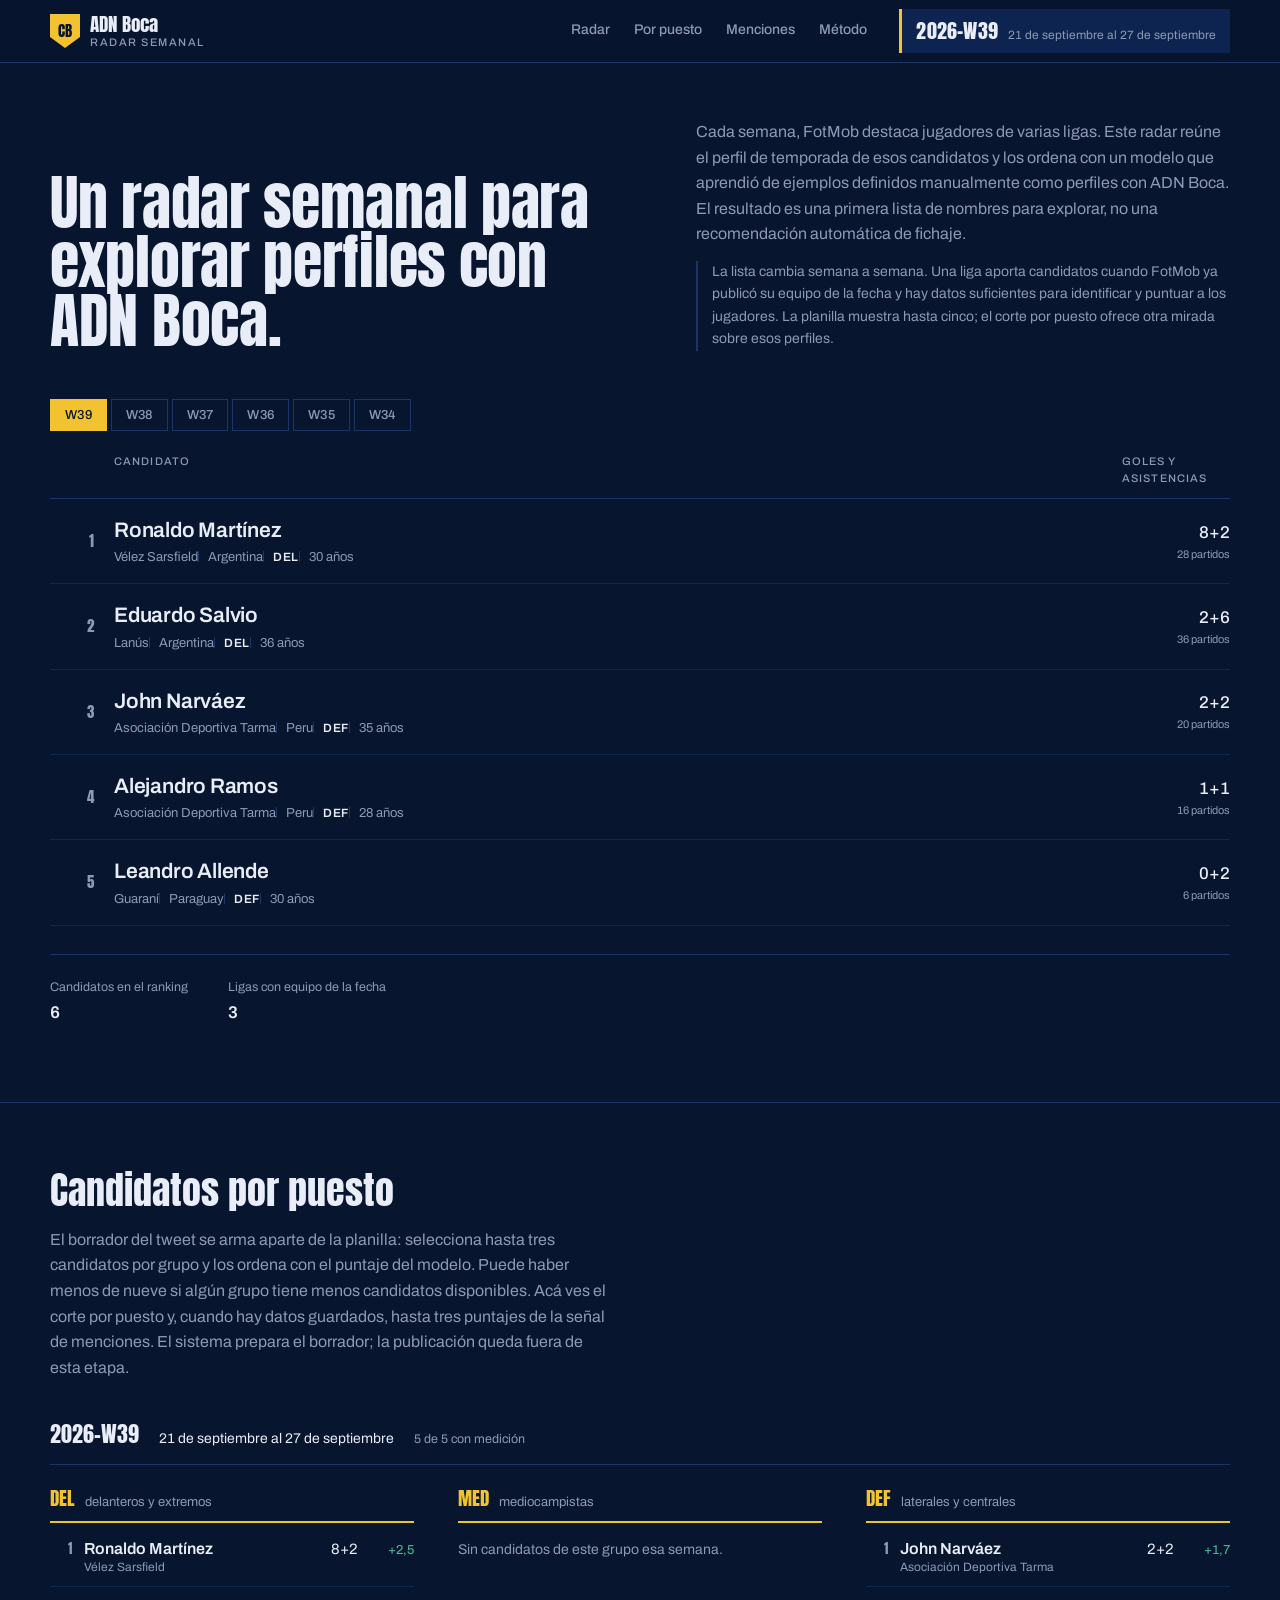
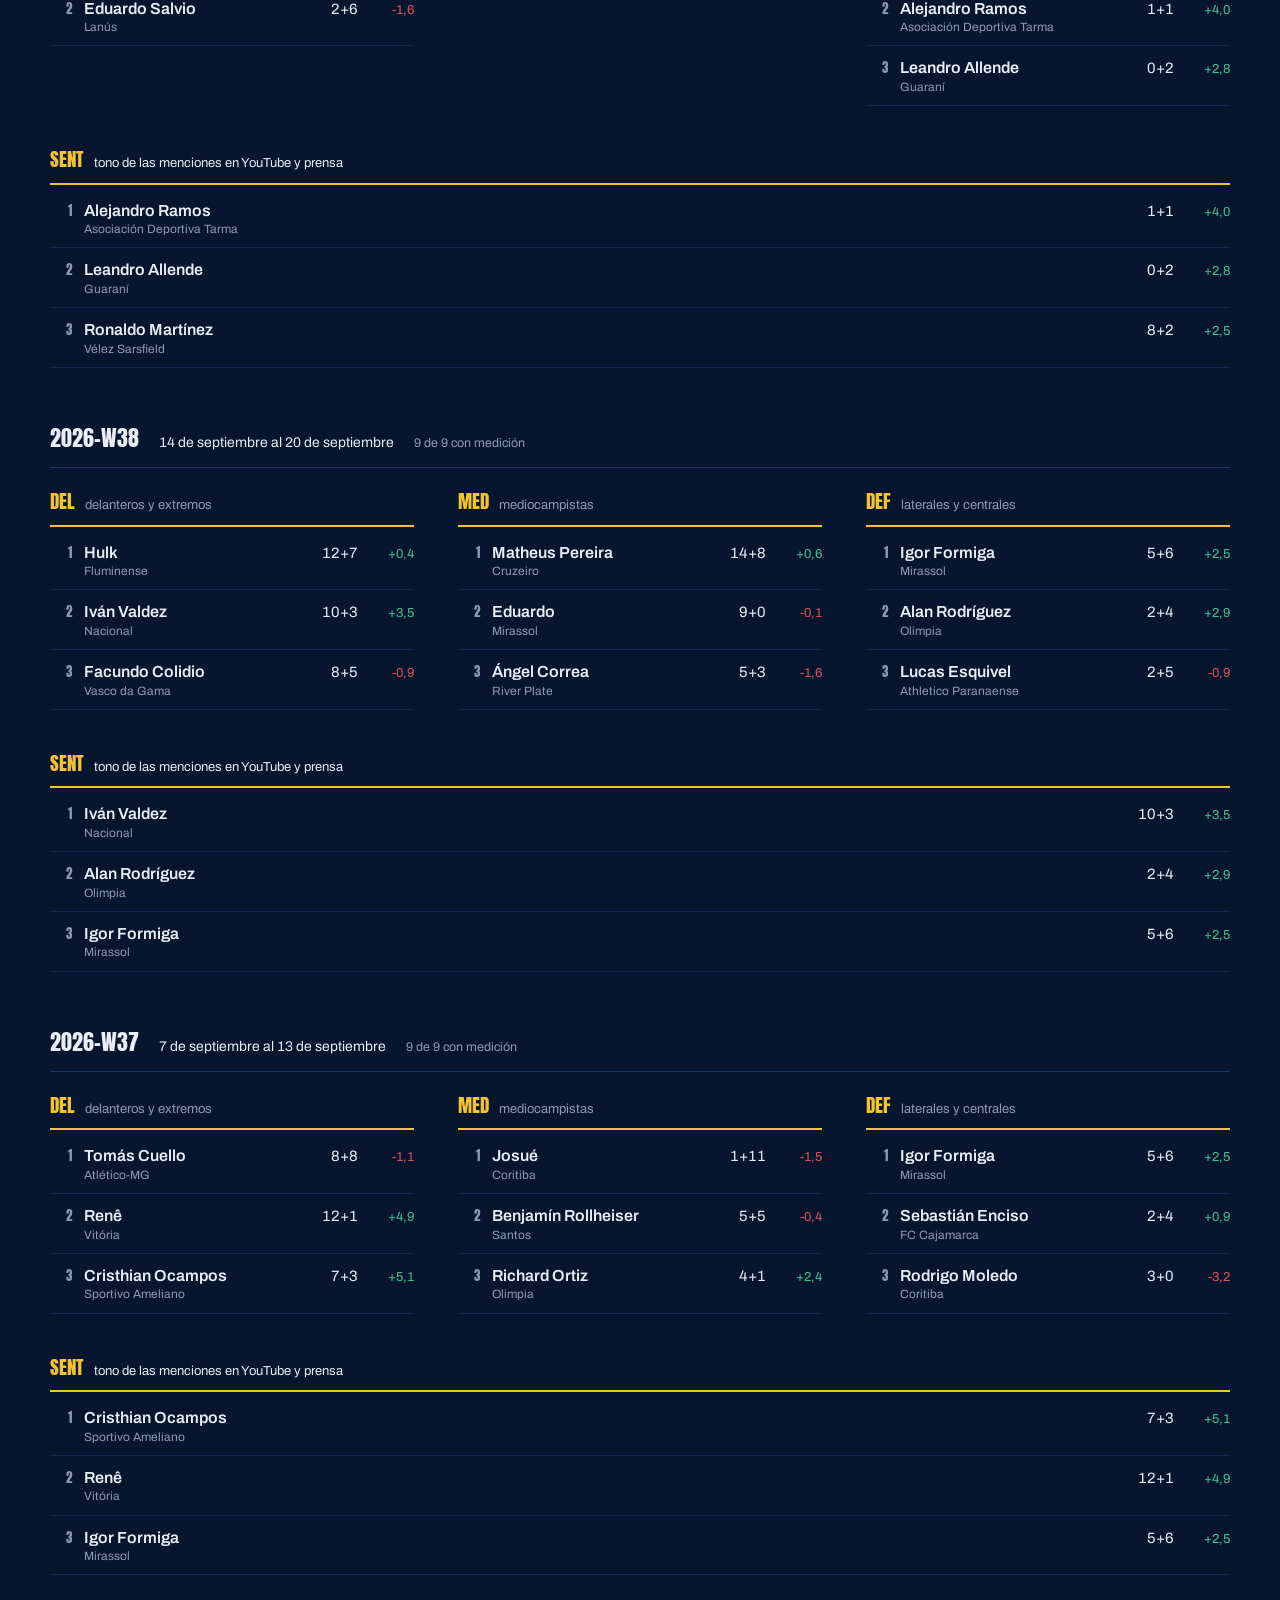
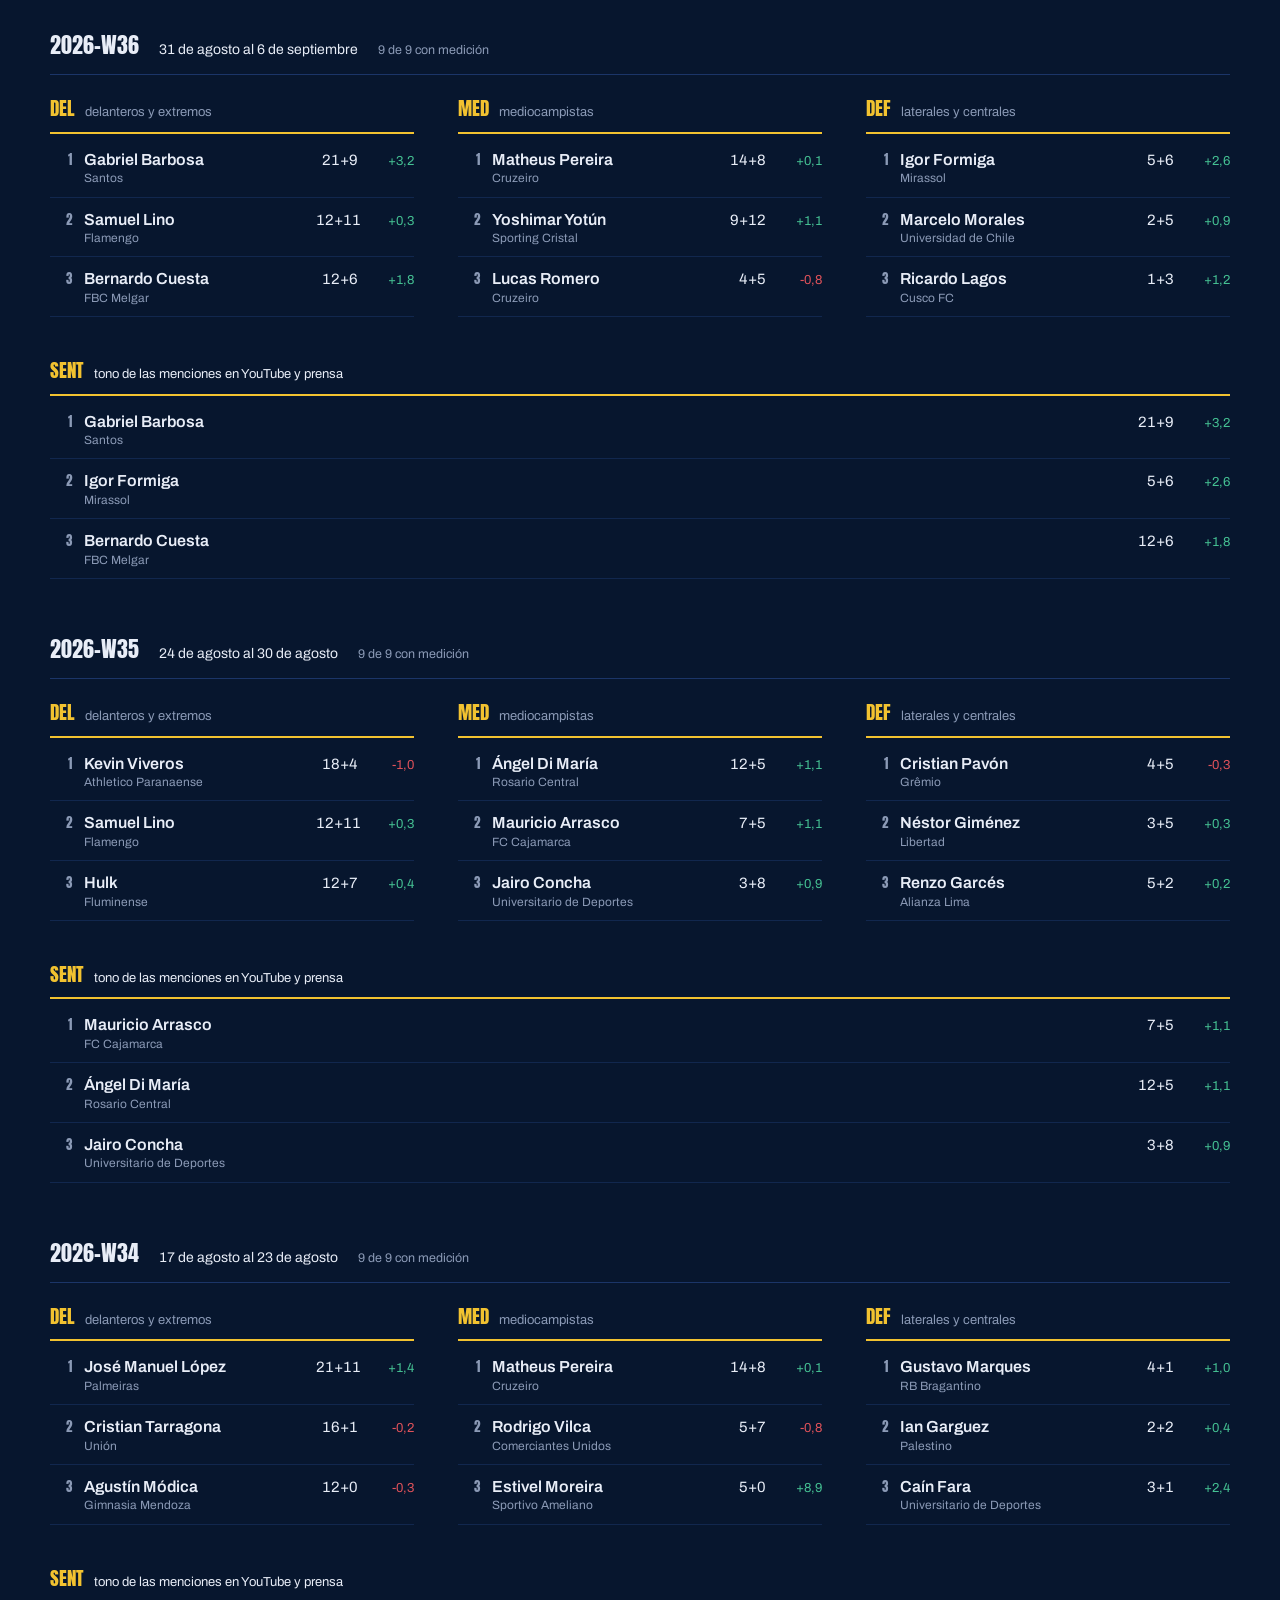
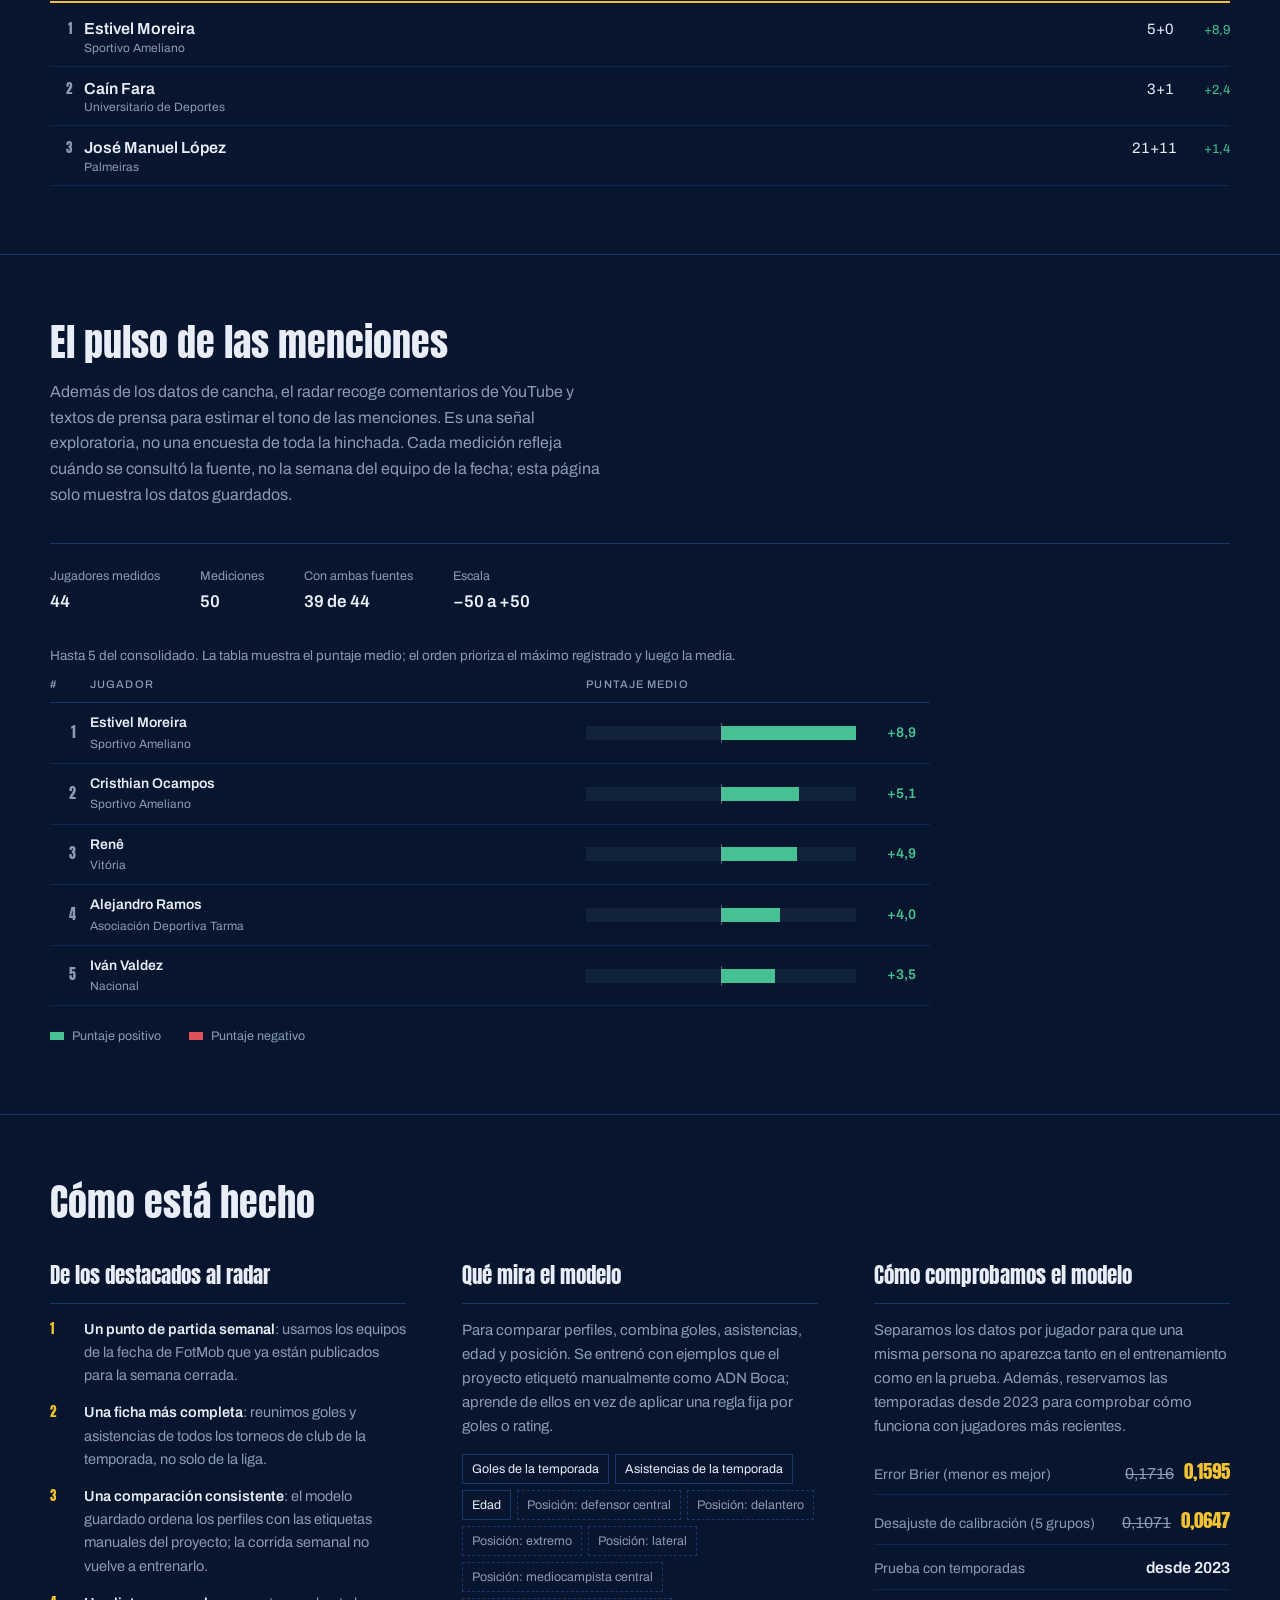
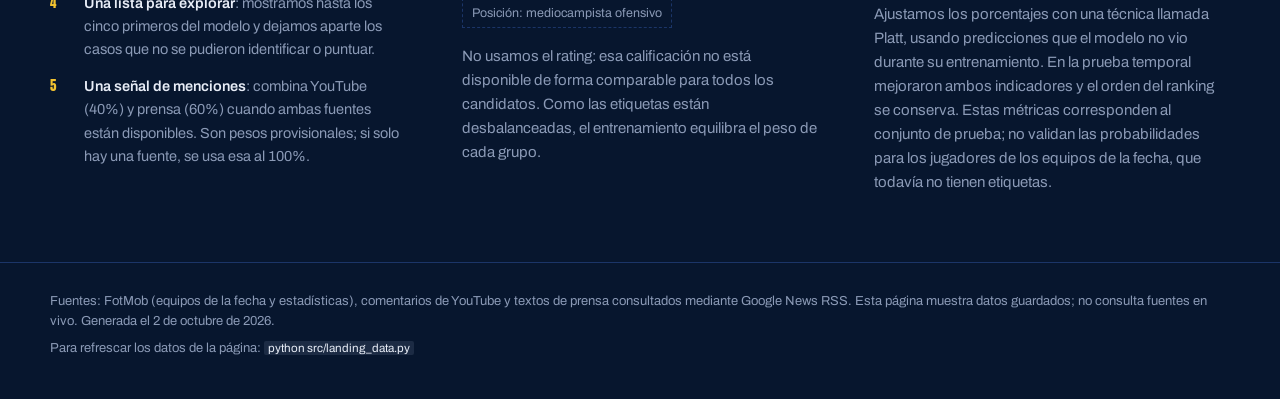
==== web/index.html @ 8f5c77ff "correccion textos landing" ====
<!DOCTYPE html>
<html lang="es">
<head>
<meta charset="utf-8">
<meta name="viewport" content="width=device-width, initial-scale=1">
<title>ADN Boca · radar semanal de jugadores</title>
<meta name="description" content="Un radar semanal que explora perfiles con ADN Boca entre los destacados de FotMob en cinco ligas, con una señal experimental de menciones en YouTube y prensa.">
<link rel="preconnect" href="https://fonts.googleapis.com">
<link rel="preconnect" href="https://fonts.gstatic.com" crossorigin>
<link href="https://fonts.googleapis.com/css2?family=Anton&family=Archivo:wght@400;500;600;700&display=swap" rel="stylesheet">
<link rel="stylesheet" href="styles.css">
</head>
<body>
<a class="salta" href="#radar">Ir al radar</a>

<header class="masthead">
  <div class="masthead__fila">
    <a class="marca" href="#radar">
      <span class="marca__escudo" aria-hidden="true">CB</span>
      <span class="marca__texto">ADN Boca<em>radar semanal</em></span>
    </a>
    <nav class="nav" aria-label="Secciones">
      <a href="#radar">Radar</a>
      <a href="#puestos">Por puesto</a>
      <a href="#sentimiento">Menciones</a>
      <a href="#metodo">Método</a>
    </nav>
    <p class="bug">
      <span class="bug__valor" data-campo="clave">—</span>
      <span class="bug__rango" data-campo="rango"></span>
    </p>
  </div>
</header>

<main>
  <section class="radar" id="radar">
    <div class="grilla">
      <div class="radar__intro">
        <h1>Un radar semanal para explorar perfiles con ADN Boca.</h1>
        <p>Cada semana, FotMob destaca jugadores de varias ligas. Este radar reúne el perfil de temporada de esos candidatos y los ordena con un modelo que aprendió de ejemplos definidos manualmente como perfiles con ADN Boca. El resultado es una primera lista de nombres para explorar, no una recomendación automática de fichaje.</p>
        <p class="radar__nota">La lista cambia semana a semana. Una liga aporta candidatos cuando FotMob ya publicó su equipo de la fecha y hay datos suficientes para identificar y puntuar a los jugadores. La planilla muestra hasta cinco; el corte por puesto ofrece otra mirada sobre esos perfiles.</p>
      </div>

      <div class="selector" role="group" aria-label="Elegir semana" id="selector-semana"></div>

      <div class="planilla" id="planilla" aria-live="polite"></div>

      <dl class="cinta" id="cinta"></dl>
    </div>
  </section>

  <section class="bloque" id="puestos">
    <div class="grilla">
      <div class="bloque__cabecera">
        <h2>Candidatos por puesto</h2>
        <p>El borrador del tweet se arma aparte de la planilla: selecciona hasta tres candidatos por grupo y los ordena con el puntaje del modelo. Puede haber menos de nueve si algún grupo tiene menos candidatos disponibles. Acá ves el corte por puesto y, cuando hay datos guardados, hasta tres puntajes de la señal de menciones. El sistema prepara el borrador; la publicación queda fuera de esta etapa.</p>
      </div>
      <div class="puestos-wrap" id="lista-puestos"></div>
    </div>
  </section>

  <section class="bloque" id="sentimiento">
    <div class="grilla">
      <div class="bloque__cabecera">
        <h2>El pulso de las menciones</h2>
        <p>Además de los datos de cancha, el radar recoge comentarios de YouTube y textos de prensa para estimar el tono de las menciones. Es una señal exploratoria, no una encuesta de toda la hinchada. Cada medición refleja cuándo se consultó la fuente, no la semana del equipo de la fecha; esta página solo muestra los datos guardados.</p>
      </div>

      <dl class="cinta" id="cinta-sentimiento"></dl>

      <p class="nota-tabla">Hasta 5 del consolidado. La tabla muestra el puntaje medio; el orden prioriza el máximo registrado y luego la media.</p>

      <div class="tabla-wrap">
        <table class="tabla tabla--sent" id="tabla-sentimiento">
          <caption class="oculto">Top 5 del indicador de menciones</caption>
          <thead>
            <tr>
              <th scope="col">#</th>
              <th scope="col">Jugador</th>
              <th scope="col">Puntaje medio</th>
            </tr>
          </thead>
          <tbody id="cuerpo-sentimiento"></tbody>
        </table>
      </div>

      <ul class="leyenda">
        <li><i class="barra-mini barra-mini--pos"></i>Puntaje positivo</li>
        <li><i class="barra-mini barra-mini--neg"></i>Puntaje negativo</li>
      </ul>
    </div>
  </section>

  <section class="bloque" id="metodo">
    <div class="grilla">
      <div class="bloque__cabecera">
        <h2>Cómo está hecho</h2>
      </div>

      <div class="metodo">
        <article class="metodo__item">
          <h3>De los destacados al radar</h3>
          <ol class="flujo">
            <li><b>Un punto de partida semanal</b>: usamos los equipos de la fecha de FotMob que ya están publicados para la semana cerrada.</li>
            <li><b>Una ficha más completa</b>: reunimos goles y asistencias de todos los torneos de club de la temporada, no solo de la liga.</li>
            <li><b>Una comparación consistente</b>: el modelo guardado ordena los perfiles con las etiquetas manuales del proyecto; la corrida semanal no vuelve a entrenarlo.</li>
            <li><b>Una lista para explorar</b>: mostramos hasta los cinco primeros del modelo y dejamos aparte los casos que no se pudieron identificar o puntuar.</li>
            <li><b>Una señal de menciones</b>: combina YouTube (40%) y prensa (60%) cuando ambas fuentes están disponibles. Son pesos provisionales; si solo hay una fuente, se usa esa al 100%.</li>
          </ol>
        </article>

        <article class="metodo__item">
          <h3>Qué mira el modelo</h3>
          <p>Para comparar perfiles, combina goles, asistencias, edad y posición. Se entrenó con ejemplos que el proyecto etiquetó manualmente como ADN Boca; aprende de ellos en vez de aplicar una regla fija por goles o rating.</p>
          <ul class="features" id="features"></ul>
          <p class="metodo__pie">No usamos el rating: esa calificación no está disponible de forma comparable para todos los candidatos. Como las etiquetas están desbalanceadas, el entrenamiento equilibra el peso de cada grupo.</p>
        </article>

        <article class="metodo__item">
          <h3>Cómo comprobamos el modelo</h3>
          <p>Separamos los datos por jugador para que una misma persona no aparezca tanto en el entrenamiento como en la prueba. Además, reservamos las temporadas desde 2023 para comprobar cómo funciona con jugadores más recientes.</p>
          <dl class="metricas">
            <div><dt>Error Brier (menor es mejor)</dt><dd><s>0,1716</s><b>0,1595</b></dd></div>
            <div><dt>Desajuste de calibración (5 grupos)</dt><dd><s>0,1071</s><b>0,0647</b></dd></div>
            <div><dt>Prueba con temporadas</dt><dd>desde 2023</dd></div>
          </dl>
          <p class="metodo__pie">Ajustamos los porcentajes con una técnica llamada Platt, usando predicciones que el modelo no vio durante su entrenamiento. En la prueba temporal mejoraron ambos indicadores y el orden del ranking se conserva. Estas métricas corresponden al conjunto de prueba; no validan las probabilidades para los jugadores de los equipos de la fecha, que todavía no tienen etiquetas.</p>
        </article>
      </div>
    </div>
  </section>
</main>

<footer class="pie">
  <div class="grilla">
    <p>Fuentes: FotMob (equipos de la fecha y estadísticas), comentarios de YouTube y textos de prensa consultados mediante Google News RSS. Esta página muestra datos guardados; no consulta fuentes en vivo. Generada el <span id="generado"></span>.</p>
    <p>Para refrescar los datos de la página: <code>python src/landing_data.py</code></p>
  </div>
</footer>

<script src="data.js"></script>
<script src="app.js"></script>
</body>
</html>
---- web/styles.css ----
:root {
  --pizarra: #07162e;
  --pizarra-2: #0a1d3c;
  --tribuna: #0e2450;
  --linea: #1b3568;
  --oro: #f2c230;
  --oro-velo: rgba(242, 194, 48, 0.14);
  --sirena: #e0525a;
  --jade: #45c193;
  --tinta: #e8edf7;
  --pluma: #8b9ab6;
  --sans: 'Archivo', system-ui, -apple-system, 'Segoe UI', sans-serif;
  --display: 'Anton', 'Haettenschweiler', 'Arial Narrow', sans-serif;
  --ancho: 1180px;
  --paso: 8px;
}

* { box-sizing: border-box; }

html { scroll-behavior: smooth; }

body {
  margin: 0;
  background: var(--pizarra);
  color: var(--tinta);
  font-family: var(--sans);
  font-size: 16px;
  line-height: 1.6;
  font-variant-numeric: tabular-nums;
  -webkit-font-smoothing: antialiased;
}

h1, h2, h3 { margin: 0; font-weight: 500; }
p { margin: 0; }
code {
  font-family: var(--sans);
  font-size: 0.9em;
  color: var(--tinta);
  background: rgba(139, 154, 182, 0.16);
  padding: 0.1em 0.35em;
  border-radius: 2px;
}

a { color: inherit; }

.oculto {
  position: absolute;
  width: 1px;
  height: 1px;
  overflow: hidden;
  clip: rect(0 0 0 0);
  white-space: nowrap;
}

.salta {
  position: absolute;
  left: -9999px;
  top: 0;
  background: var(--oro);
  color: var(--pizarra);
  padding: 10px 16px;
  z-index: 20;
}
.salta:focus { left: 0; }

:focus-visible {
  outline: 2px solid var(--oro);
  outline-offset: 3px;
}

.grilla {
  width: min(100% - 48px, var(--ancho));
  margin-inline: auto;
}

/* ---------- masthead + scoreboard bug ---------- */

.masthead {
  position: sticky;
  top: 0;
  z-index: 10;
  background: rgba(7, 22, 46, 0.92);
  backdrop-filter: blur(8px);
  border-bottom: 1px solid var(--linea);
}

.masthead__fila {
  width: min(100% - 48px, var(--ancho));
  margin-inline: auto;
  display: flex;
  align-items: center;
  gap: 32px;
  min-height: 62px;
}

.marca {
  display: flex;
  align-items: center;
  gap: 10px;
  text-decoration: none;
}

.marca__escudo {
  display: grid;
  place-items: center;
  width: 30px;
  height: 34px;
  background: var(--oro);
  color: var(--pizarra);
  font-family: var(--display);
  font-size: 15px;
  letter-spacing: 0.02em;
  clip-path: polygon(0 0, 100% 0, 100% 68%, 50% 100%, 0 68%);
}

.marca__texto {
  display: flex;
  flex-direction: column;
  line-height: 1.15;
  font-family: var(--display);
  font-size: 19px;
  letter-spacing: 0.01em;
}

.marca__texto em {
  font-family: var(--sans);
  font-style: normal;
  font-size: 11px;
  font-weight: 500;
  letter-spacing: 0.14em;
  text-transform: uppercase;
  color: var(--pluma);
}

.nav {
  display: flex;
  gap: 24px;
  margin-left: auto;
}

.nav a {
  text-decoration: none;
  font-size: 14px;
  font-weight: 500;
  color: var(--pluma);
  padding: 4px 0;
  border-bottom: 1px solid transparent;
}
.nav a:hover { color: var(--tinta); border-bottom-color: var(--oro); }

.bug {
  display: flex;
  align-items: baseline;
  gap: 10px;
  padding: 6px 14px;
  background: var(--tribuna);
  border-left: 3px solid var(--oro);
}

.bug__valor {
  font-family: var(--display);
  font-size: 20px;
  letter-spacing: 0.01em;
}

.bug__rango { font-size: 12px; color: var(--pluma); }

/* ---------- hero + planilla ---------- */

.radar { padding: 56px 0 76px; }

.radar__intro {
  display: grid;
  grid-template-columns: minmax(0, 1.05fr) minmax(0, 0.95fr);
  column-gap: 56px;
  row-gap: 14px;
  align-items: end;
}

.radar__intro h1 {
  grid-column: 1;
  grid-row: 1 / span 2;
  align-self: end;
  margin-bottom: 0;
}

.radar__intro p {
  grid-column: 2;
  color: var(--pluma);
}

.radar__nota {
  font-size: 14px;
  border-left: 2px solid var(--linea);
  padding-left: 14px;
}

.selector {
  display: flex;
  gap: 4px;
  margin: 48px 0 0;
  overflow-x: auto;
  scrollbar-width: thin;
  padding-bottom: 2px;
}

.selector button {
  flex: none;
  appearance: none;
  border: 1px solid var(--linea);
  background: transparent;
  color: var(--pluma);
  font-family: var(--sans);
  font-size: 13px;
  font-weight: 500;
  font-variant-numeric: tabular-nums;
  letter-spacing: 0.02em;
  padding: 8px 14px;
  cursor: pointer;
}
.selector button:hover { color: var(--tinta); border-color: var(--pluma); }
.selector button[aria-pressed='true'] {
  background: var(--oro);
  border-color: var(--oro);
  color: var(--pizarra);
}

.planilla { margin-top: 20px; }

.planilla__cabecera {
  display: grid;
  grid-template-columns: 44px minmax(0, 1fr) 108px;
  gap: 20px;
  padding: 0 0 10px;
  border-bottom: 1px solid var(--linea);
  font-size: 11px;
  font-weight: 500;
  letter-spacing: 0.1em;
  text-transform: uppercase;
  color: var(--pluma);
}

.fila {
  display: grid;
  grid-template-columns: 44px minmax(0, 1fr) 108px;
  grid-template-rows: auto auto;
  grid-template-areas:
    'lugar nombre ga'
    'lugar meta   ga';
  align-items: center;
  gap: 0 20px;
  padding: 15px 0;
  border-bottom: 1px solid rgba(27, 53, 104, 0.55);
  transition: background-color 120ms ease;
}
.fila:hover { background: var(--pizarra-2); }

.fila__lugar {
  grid-area: lugar;
  font-family: var(--display);
  font-size: 15px;
  color: var(--pluma);
  text-align: right;
}

.fila__nombre {
  grid-area: nombre;
  font-size: 21px;
  font-weight: 600;
  letter-spacing: -0.01em;
}

.fila__meta {
  grid-area: meta;
  display: flex;
  flex-wrap: wrap;
  align-items: center;
  font-size: 13px;
  color: var(--pluma);
}
.fila__meta > span { white-space: nowrap; }
.fila__meta > span + span::before {
  content: '';
  display: inline-block;
  width: 1px;
  height: 11px;
  margin: 0 9px -1px 0;
  background: var(--linea);
}

.fila__puesto {
  color: var(--tinta);
  font-weight: 600;
  font-size: 12px;
  letter-spacing: 0.06em;
  white-space: nowrap;
}

.fila__ga {
  grid-area: ga;
  font-size: 17px;
  font-weight: 500;
  text-align: right;
}
.fila__ga small {
  display: block;
  font-size: 11px;
  font-weight: 400;
  color: var(--pluma);
}

.cinta {
  display: flex;
  flex-wrap: wrap;
  gap: 0 40px;
  margin: 28px 0 0;
  padding-top: 22px;
  border-top: 1px solid var(--linea);
}
.cinta div { display: flex; flex-direction: column; gap: 2px; }
.cinta dt {
  font-size: 12.5px;
  font-weight: 400;
  color: var(--pluma);
}
.cinta dd { margin: 0; font-size: 17px; font-weight: 600; }

.vacio {
  padding: 28px 0;
  border-bottom: 1px solid var(--linea);
  color: var(--pluma);
  font-size: 15px;
}

/* ---------- bloques ---------- */

.bloque { padding: 68px 0; border-top: 1px solid var(--linea); }
.bloque__cabecera { max-width: 64ch; margin-bottom: 36px; }

h1 {
  font-family: var(--display);
  font-size: clamp(38px, 5.4vw, 60px);
  line-height: 0.98;
  letter-spacing: -0.005em;
}

h2 {
  font-family: var(--display);
  font-size: clamp(28px, 4vw, 38px);
  line-height: 1.05;
  margin-bottom: 16px;
}

.bloque__cabecera p { color: var(--pluma); max-width: 62ch; }

/* ---------- corte por puesto ---------- */

.puestos-wrap {
  display: grid;
  gap: 52px;
}

.semana__cabecera {
  display: flex;
  align-items: baseline;
  flex-wrap: wrap;
  gap: 6px 20px;
  padding-bottom: 12px;
  border-bottom: 1px solid var(--linea);
}

.semana__cabecera h3 {
  font-family: var(--display);
  font-size: 22px;
  font-weight: 400;
}

.semana__rango { font-size: 14px; color: var(--tinta); }
.semana__estado { font-size: 12.5px; color: var(--pluma); }

.semana__puestos {
  display: grid;
  grid-template-columns: repeat(3, minmax(0, 1fr));
  gap: 32px 44px;
  padding-top: 18px;
}

.puesto__titulo {
  display: flex;
  align-items: baseline;
  gap: 10px;
  padding-bottom: 8px;
  border-bottom: 2px solid var(--oro);
  margin-bottom: 4px;
}

.puesto__titulo b {
  font-family: var(--display);
  font-size: 19px;
  font-weight: 400;
  color: var(--oro);
}

.puesto__titulo span { font-size: 13px; color: var(--pluma); }

.puesto__fila {
  display: grid;
  grid-template-columns: 22px minmax(0, 1fr) 42px 44px;
  align-items: baseline;
  gap: 12px;
  padding: 10px 0;
  border-bottom: 1px solid rgba(27, 53, 104, 0.55);
}
.puesto__fila:hover { background: var(--pizarra-2); }

.puesto__lugar {
  font-family: var(--display);
  font-size: 13px;
  color: var(--pluma);
  text-align: right;
}

.puesto__nombre { font-size: 16px; font-weight: 600; line-height: 1.35; }
.puesto__nombre small {
  display: block;
  font-size: 12px;
  font-weight: 400;
  color: var(--pluma);
}

.puesto__ga { font-size: 15px; text-align: right; }

.puesto__sent { font-size: 13px; text-align: right; color: var(--pluma); }
.puesto__sent--pos { color: var(--jade); }
.puesto__sent--neg { color: var(--sirena); }

.puesto__vacio { font-size: 14px; color: var(--pluma); padding: 12px 0 2px; }

.puesto--ancho {
  grid-column: 1 / -1;
  padding-top: 6px;
}

.puesto--ancho .puesto__titulo span { color: var(--tinta); }

.puesto__fila--vacia .puesto__nombre,
.puesto__fila--vacia .puesto__sent {
  color: var(--pluma);
  font-weight: 400;
  font-size: 14px;
}

/* ---------- sentimiento ---------- */

.tabla--sent { max-width: 880px; }

.celda-sent {
  display: flex;
  align-items: center;
  gap: 14px;
}

.celda-sent b {
  margin-left: auto;
  font-weight: 600;
  min-width: 46px;
  text-align: right;
}
.celda-sent b.pos { color: var(--jade); }
.celda-sent b.neg { color: var(--sirena); }

.barra-sent {
  position: relative;
  display: block;
  flex: 1;
  max-width: 520px;
  height: 14px;
  background: rgba(139, 154, 182, 0.09);
}
.barra-sent::after {
  content: '';
  position: absolute;
  left: 50%;
  top: -3px;
  bottom: -3px;
  width: 1px;
  background: var(--pluma);
  opacity: 0.55;
}
.barra-sent__barra--pos,
.barra-sent__barra--neg {
  position: absolute;
  top: 0;
  bottom: 0;
}
.barra-sent__barra--pos { left: 50%; background: var(--jade); }
.barra-sent__barra--neg { right: 50%; background: var(--sirena); }

.barra-mini {
  display: block;
  width: 14px;
  height: 8px;
}
.barra-mini--pos { background: var(--jade); }
.barra-mini--neg { background: var(--sirena); }

/* ---------- tabla ---------- */

.tabla-wrap {
  overflow-x: auto;
  background:
    linear-gradient(to right, var(--pizarra) 40%, rgba(7, 22, 46, 0)) left center / 30px 100% no-repeat local,
    linear-gradient(to left, var(--pizarra) 40%, rgba(7, 22, 46, 0)) right center / 30px 100% no-repeat local,
    radial-gradient(farthest-side at 0 50%, rgba(0, 0, 0, 0.45), rgba(0, 0, 0, 0)) left center / 12px 100% no-repeat scroll,
    radial-gradient(farthest-side at 100% 50%, rgba(0, 0, 0, 0.45), rgba(0, 0, 0, 0)) right center / 12px 100% no-repeat scroll;
}

.tabla {
  width: 100%;
  border-collapse: collapse;
  font-size: 14px;
  white-space: nowrap;
}

.tabla th,
.tabla td {
  padding: 9px 14px 9px 0;
  border-bottom: 1px solid rgba(27, 53, 104, 0.55);
  text-align: left;
}

.tabla thead th {
  border-bottom-color: var(--linea);
  font-size: 11px;
  font-weight: 500;
  letter-spacing: 0.1em;
  text-transform: uppercase;
  color: var(--pluma);
}

.tabla td:nth-child(1) { font-family: var(--display); color: var(--pluma); text-align: right; width: 40px; }
.tabla td:nth-child(2) { font-weight: 600; }
.tabla td:nth-child(2) small { display: block; font-weight: 400; font-size: 12px; color: var(--pluma); }

.nota-tabla { margin: 30px 0 0; font-size: 13.5px; color: var(--pluma); }

.leyenda {
  display: flex;
  flex-wrap: wrap;
  gap: 8px 28px;
  margin: 20px 0 0;
  padding: 0;
  list-style: none;
  font-size: 12.5px;
  color: var(--pluma);
}
.leyenda li { display: flex; align-items: center; gap: 8px; }

/* ---------- método ---------- */

.metodo {
  display: grid;
  grid-template-columns: repeat(auto-fit, minmax(min(300px, 100%), 1fr));
  gap: 40px 56px;
}

.metodo__item h3 {
  font-family: var(--display);
  font-size: 21px;
  font-weight: 400;
  padding-bottom: 10px;
  margin-bottom: 14px;
  border-bottom: 1px solid var(--linea);
}

.metodo__item p { color: var(--pluma); font-size: 15px; }

.flujo { margin: 0; padding: 0; list-style: none; counter-reset: paso; }
.flujo li {
  position: relative;
  padding: 0 0 14px 34px;
  font-size: 14.5px;
  color: var(--pluma);
  counter-increment: paso;
}
.flujo li::before {
  content: counter(paso);
  position: absolute;
  left: 0;
  top: 1px;
  font-family: var(--display);
  font-size: 13px;
  color: var(--oro);
}
.flujo b { color: var(--tinta); font-weight: 600; }

.features {
  display: flex;
  flex-wrap: wrap;
  gap: 6px;
  margin: 16px 0;
  padding: 0;
  list-style: none;
}
.features li {
  border: 1px solid var(--linea);
  padding: 4px 9px;
  font-size: 12.5px;
  color: var(--tinta);
}
.features li[data-tipo='posicion'] { border-style: dashed; color: var(--pluma); }

.metodo__pie { font-size: 13px; margin-top: 12px; }

.metricas { margin: 18px 0 0; display: grid; gap: 10px; }
.metricas div {
  display: flex;
  align-items: baseline;
  justify-content: space-between;
  gap: 16px;
  border-bottom: 1px solid rgba(27, 53, 104, 0.55);
  padding-bottom: 8px;
}
.metricas dt { font-size: 14px; color: var(--pluma); }
.metricas dd { margin: 0; font-weight: 600; }
.metricas s { color: var(--pluma); font-weight: 400; margin-right: 10px; }
.metricas b { font-family: var(--display); font-weight: 400; font-size: 19px; color: var(--oro); }

/* ---------- pie ---------- */

.pie {
  border-top: 1px solid var(--linea);
  padding: 28px 0 40px;
  font-size: 13px;
  color: var(--pluma);
}
.pie p + p { margin-top: 6px; }

/* ---------- movimiento ---------- */

@keyframes entrar {
  from { opacity: 0; transform: translateY(10px); }
  to { opacity: 1; transform: none; }
}

.radar__intro,
.planilla .fila,
.cinta {
  animation: entrar 420ms ease-out backwards;
}
.planilla .fila:nth-child(1) { animation-delay: 60ms; }
.planilla .fila:nth-child(2) { animation-delay: 110ms; }
.planilla .fila:nth-child(3) { animation-delay: 160ms; }
.planilla .fila:nth-child(4) { animation-delay: 210ms; }
.planilla .fila:nth-child(5) { animation-delay: 260ms; }
.cinta { animation-delay: 320ms; }

@media (prefers-reduced-motion: reduce) {
  html { scroll-behavior: auto; }
  *, *::before, *::after {
    animation-duration: 1ms !important;
    animation-delay: 0ms !important;
    transition-duration: 1ms !important;
  }
}

/* ---------- responsive ---------- */

@media (max-width: 900px) {
  .planilla__cabecera,
  .fila { grid-template-columns: 34px minmax(0, 1fr) 90px; }
  .fila { column-gap: 12px; }
  .fila__nombre { font-size: 18px; }
  .semana__puestos { grid-template-columns: repeat(2, minmax(0, 1fr)); }
  .radar__intro { grid-template-columns: 1fr; }
  .radar__intro h1 { grid-column: 1; grid-row: auto; margin-bottom: 8px; }
  .radar__intro p { grid-column: 1; }
}

@media (max-width: 720px) {
  .grilla,
  .masthead__fila { width: min(100% - 32px, var(--ancho)); }
  .nav { display: none; }
  .masthead__fila { gap: 10px; justify-content: space-between; }
  .marca__texto em { letter-spacing: 0.08em; font-size: 10px; white-space: nowrap; }
  .bug { padding: 5px 10px; gap: 0; }
  .bug__valor { font-size: 17px; white-space: nowrap; }
  .radar { padding: 44px 0 56px; }
  .bloque { padding: 52px 0; }
  .puestos-wrap { gap: 40px; }
  .semana__puestos { grid-template-columns: 1fr; gap: 26px; }
  .planilla__cabecera { display: none; }
  .fila {
    grid-template-columns: 28px minmax(0, 1fr) 80px;
    row-gap: 6px;
    padding: 16px 0;
  }
  .fila__lugar { align-self: start; }
  .fila__ga { align-self: end; font-size: 15px; }
}

@media (max-width: 480px) {
  .bug__rango { display: none; }
  .marca__texto em { display: none; }
}
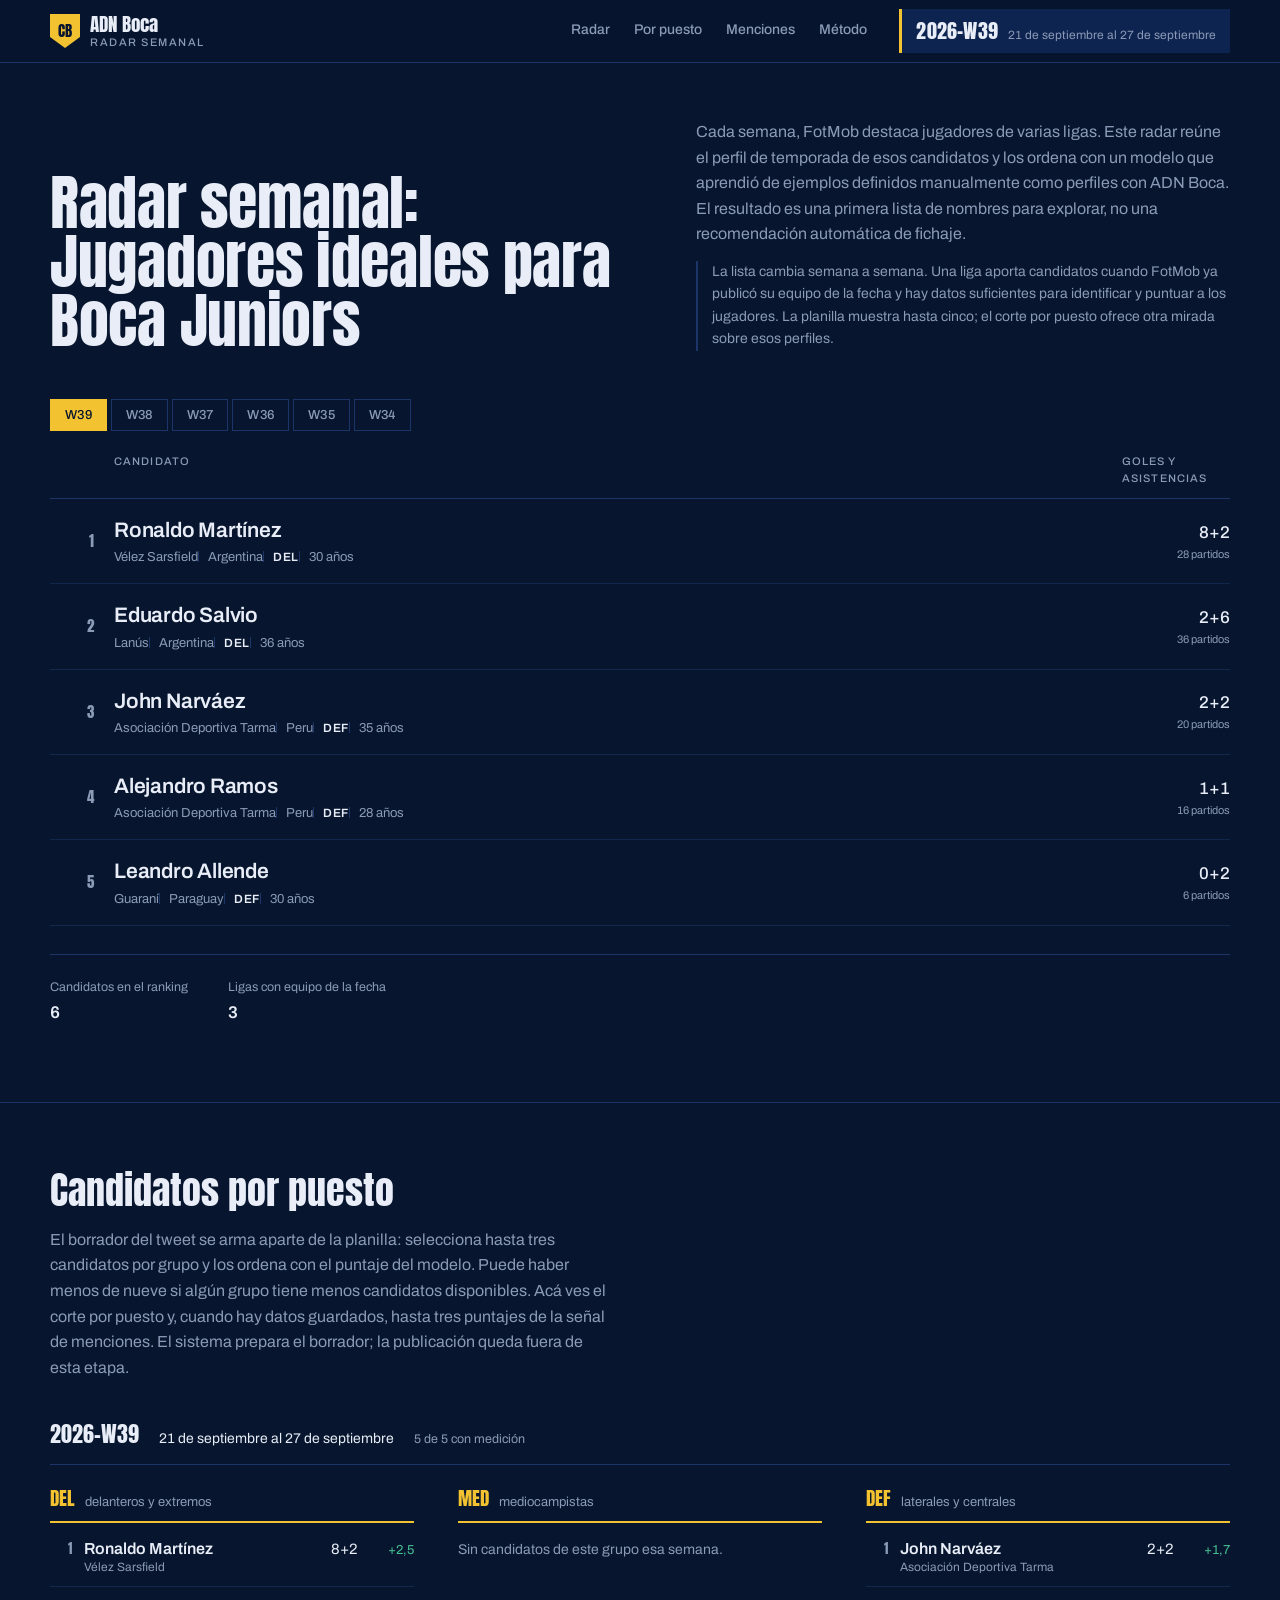
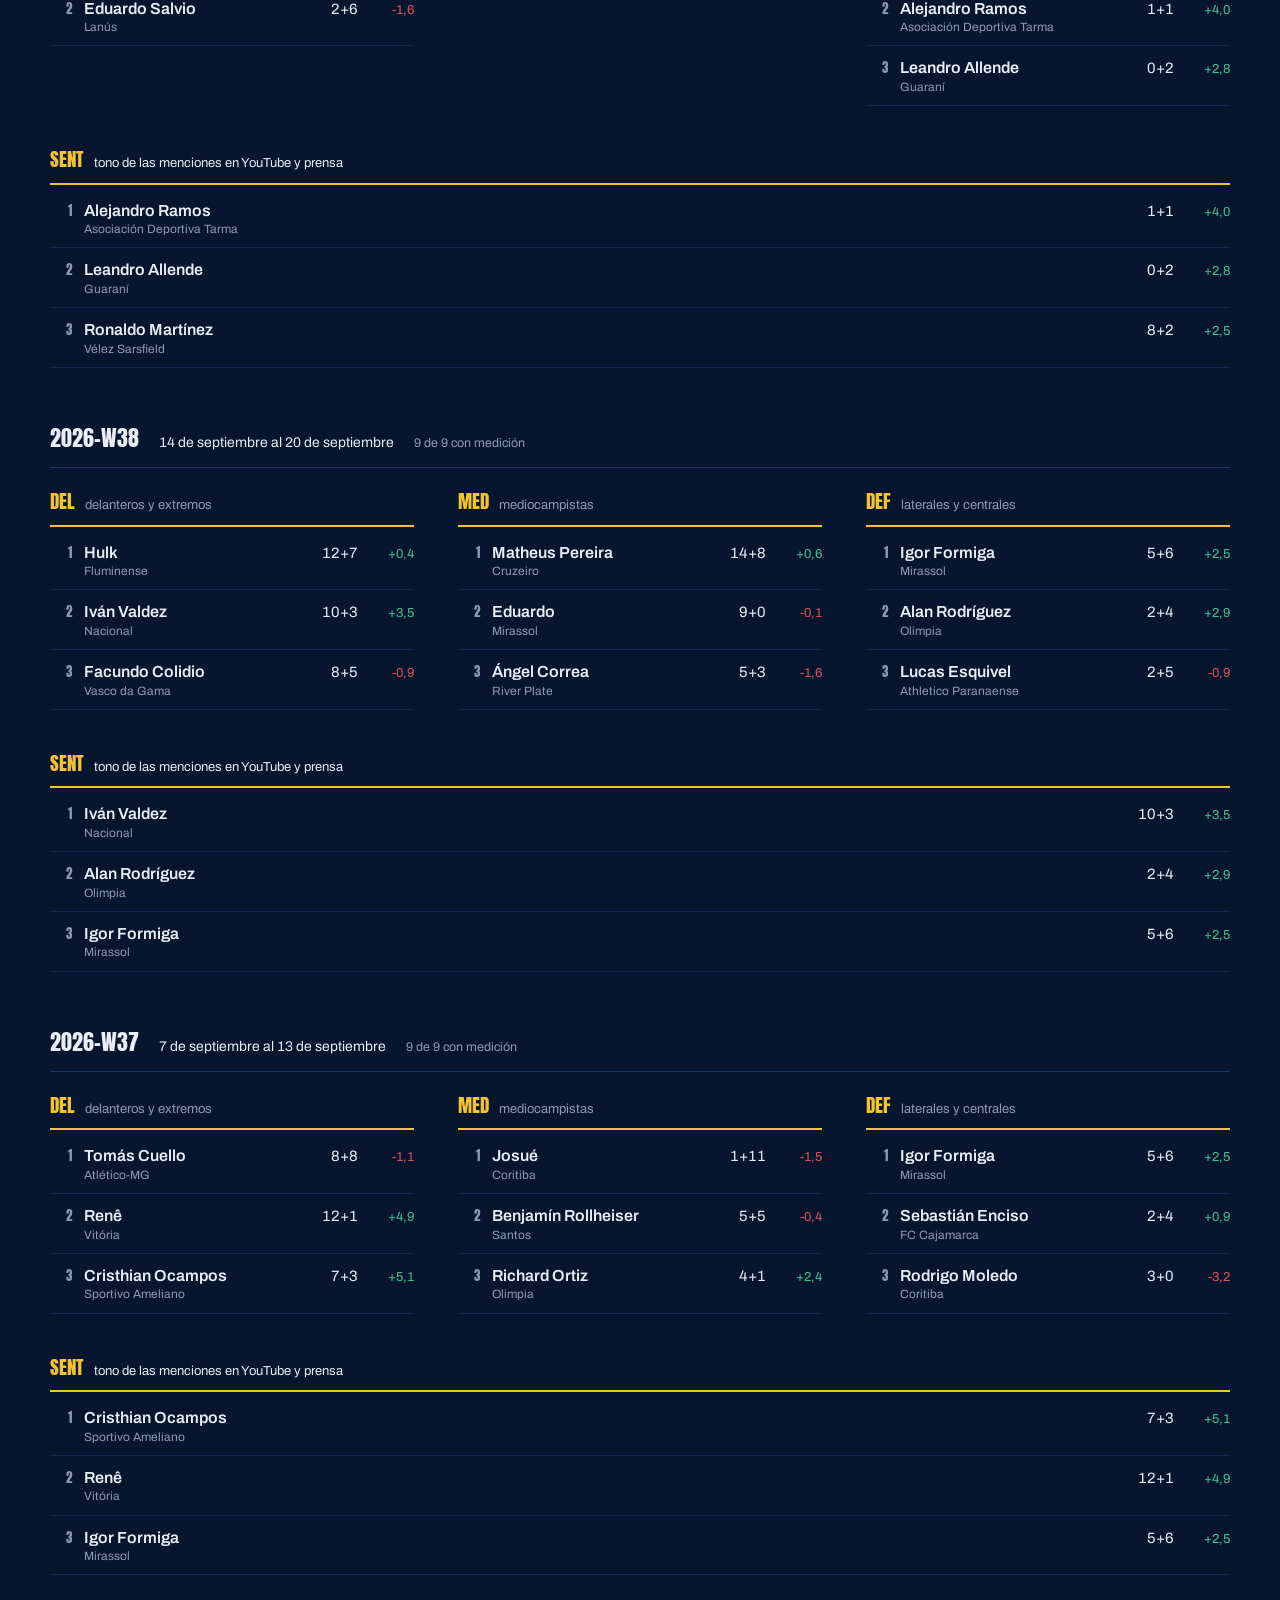
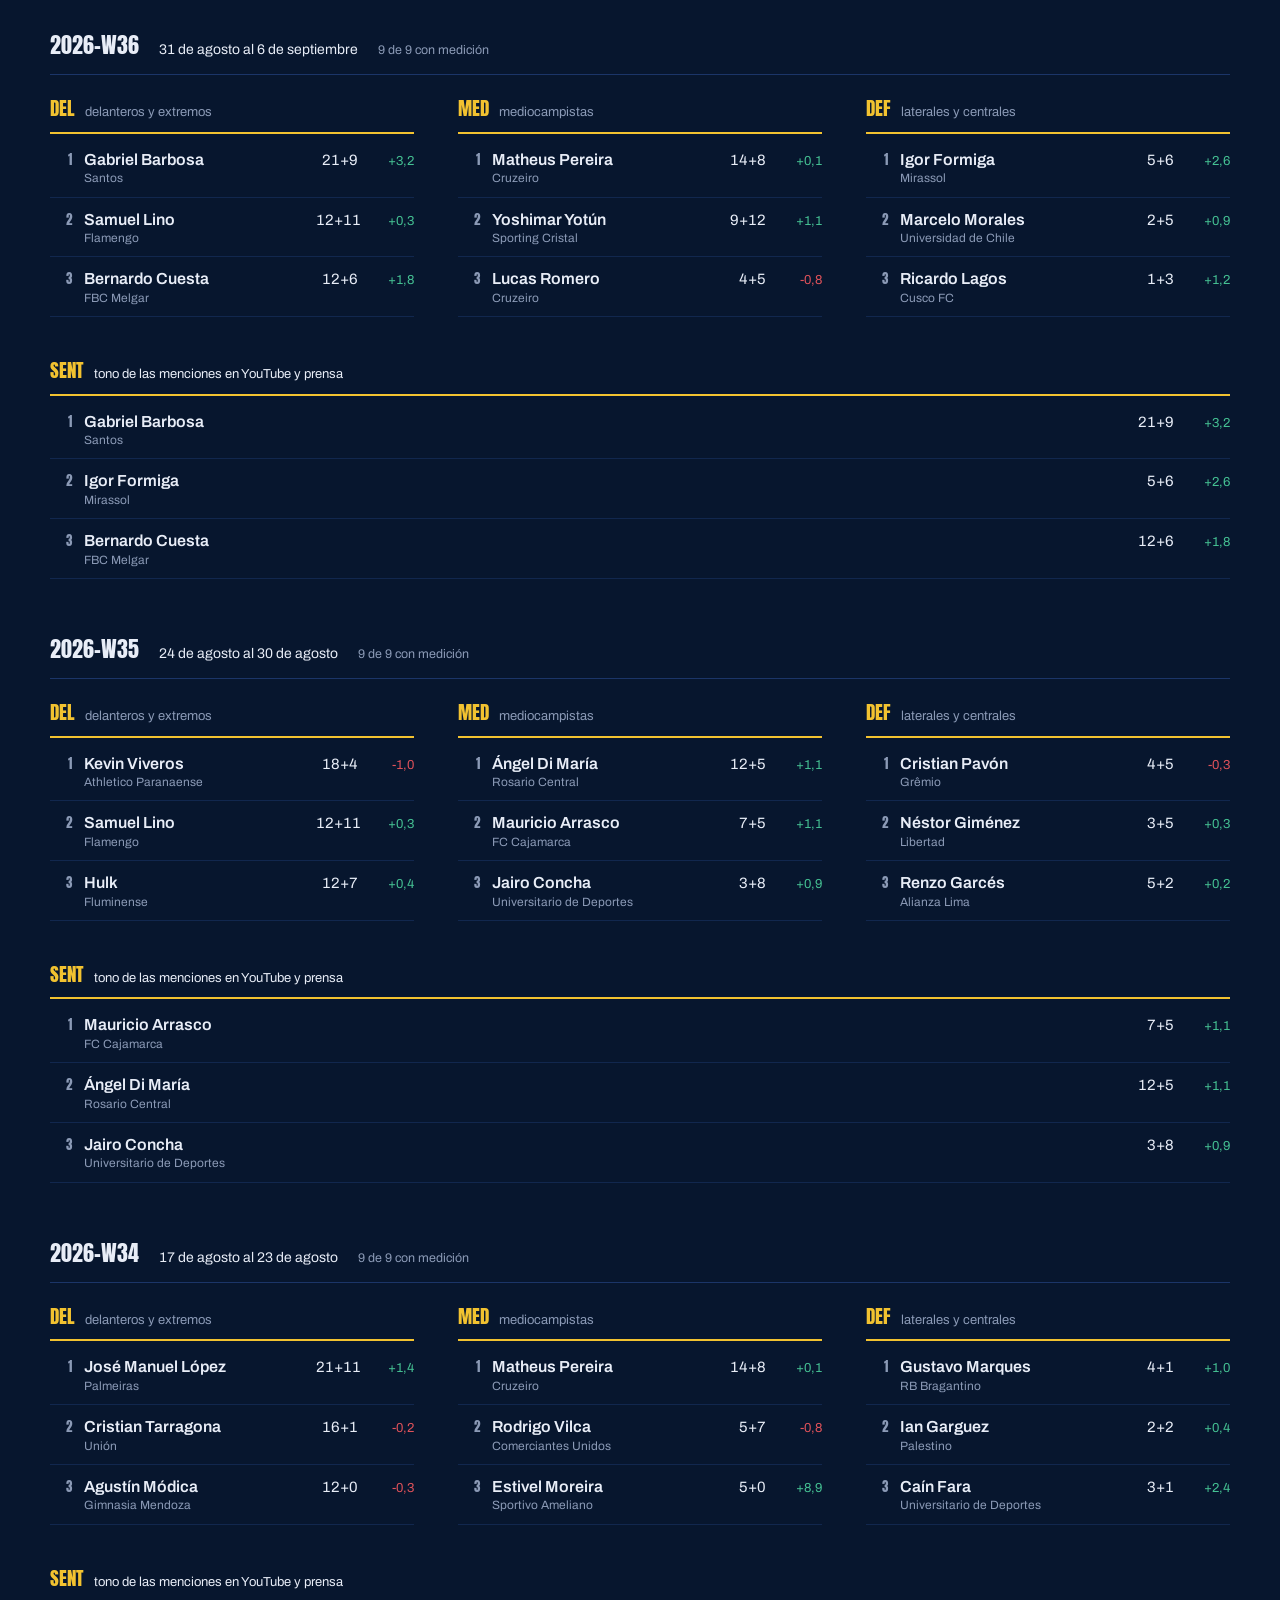
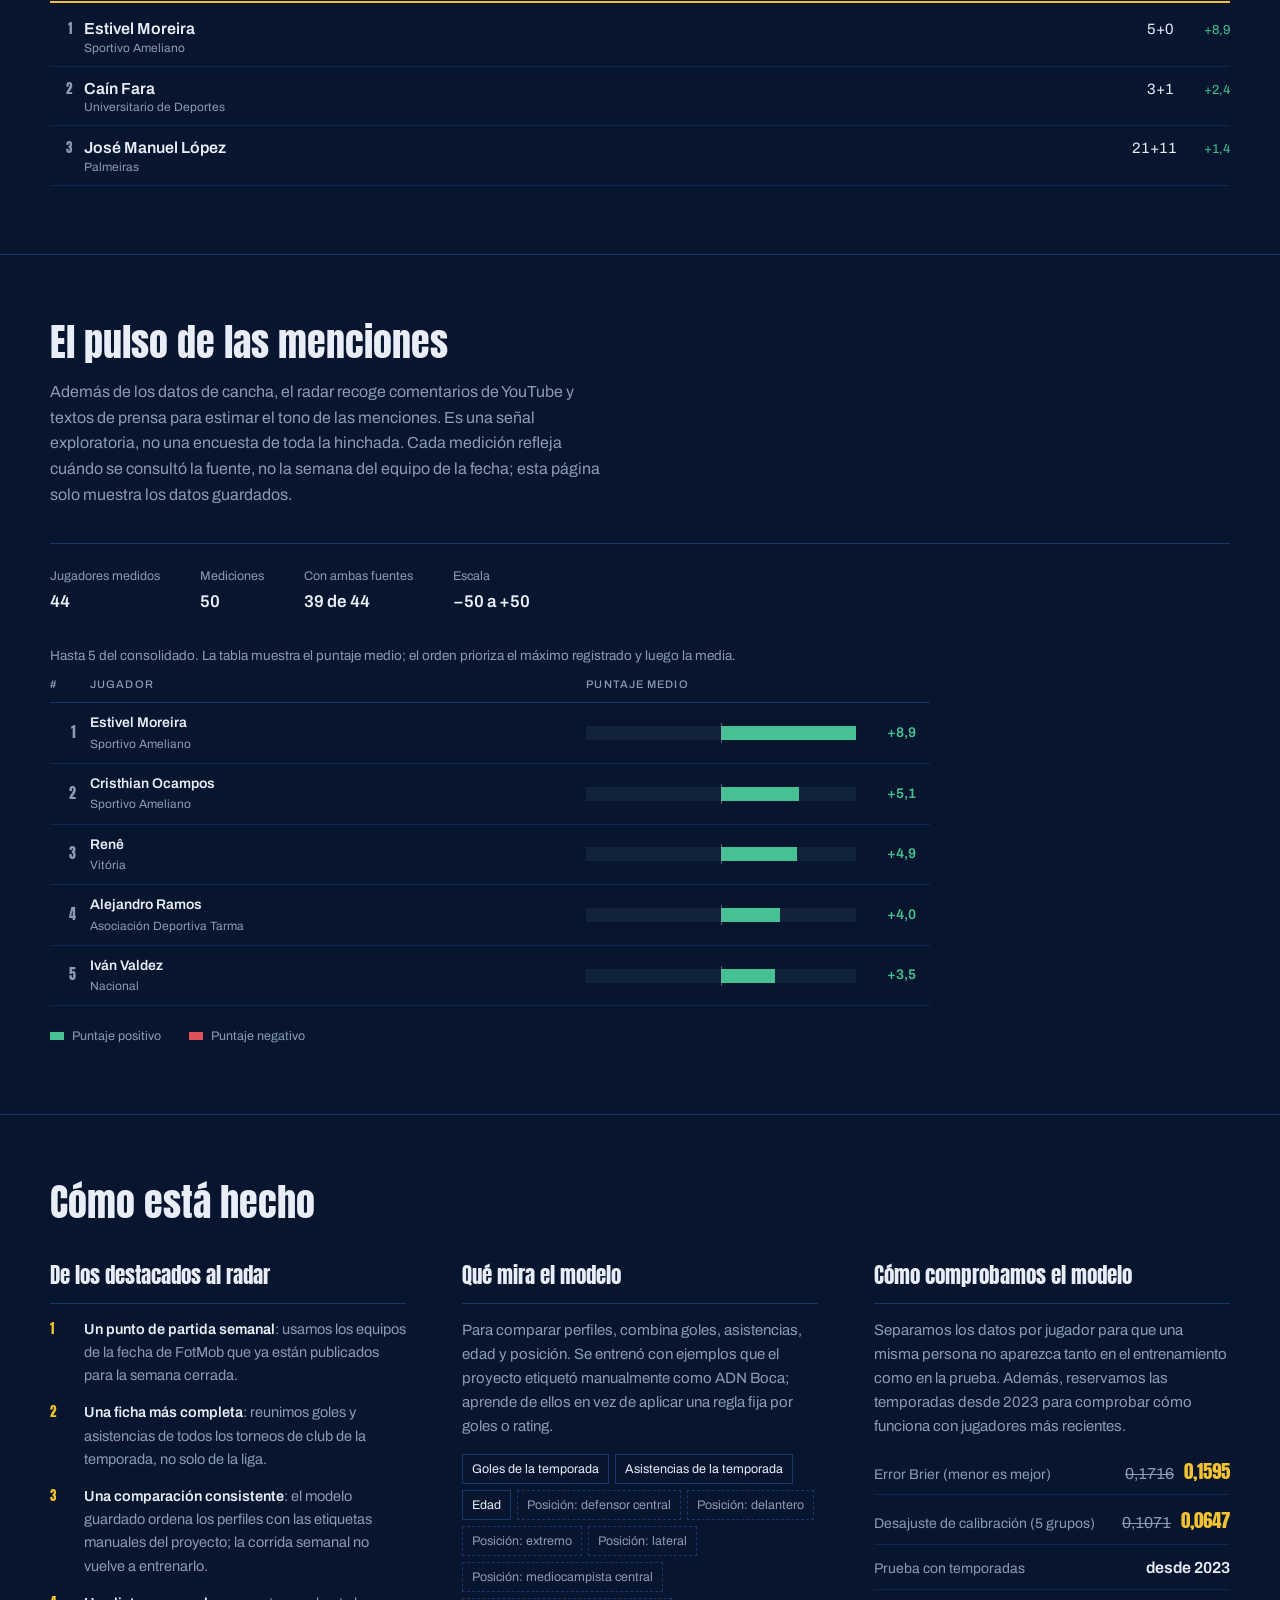
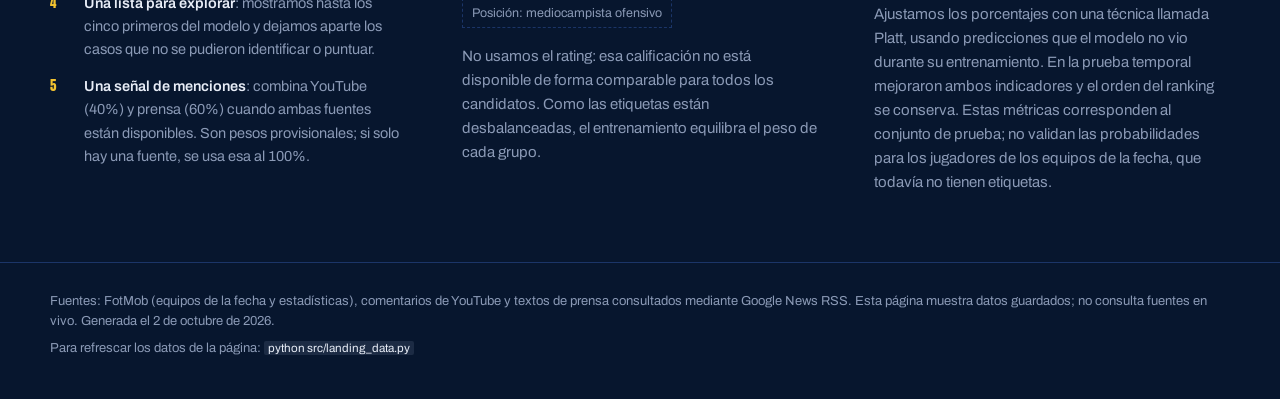
==== commit 5783adef: "correccion titulo" ====
--- a/web/index.html
+++ b/web/index.html
@@ -36,7 +36,7 @@
   <section class="radar" id="radar">
     <div class="grilla">
       <div class="radar__intro">
-        <h1>Un radar semanal para explorar perfiles con ADN Boca.</h1>
+        <h1>Radar semanal: Jugadores ideales para Boca Juniors</h1>
         <p>Cada semana, FotMob destaca jugadores de varias ligas. Este radar reúne el perfil de temporada de esos candidatos y los ordena con un modelo que aprendió de ejemplos definidos manualmente como perfiles con ADN Boca. El resultado es una primera lista de nombres para explorar, no una recomendación automática de fichaje.</p>
         <p class="radar__nota">La lista cambia semana a semana. Una liga aporta candidatos cuando FotMob ya publicó su equipo de la fecha y hay datos suficientes para identificar y puntuar a los jugadores. La planilla muestra hasta cinco; el corte por puesto ofrece otra mirada sobre esos perfiles.</p>
       </div>
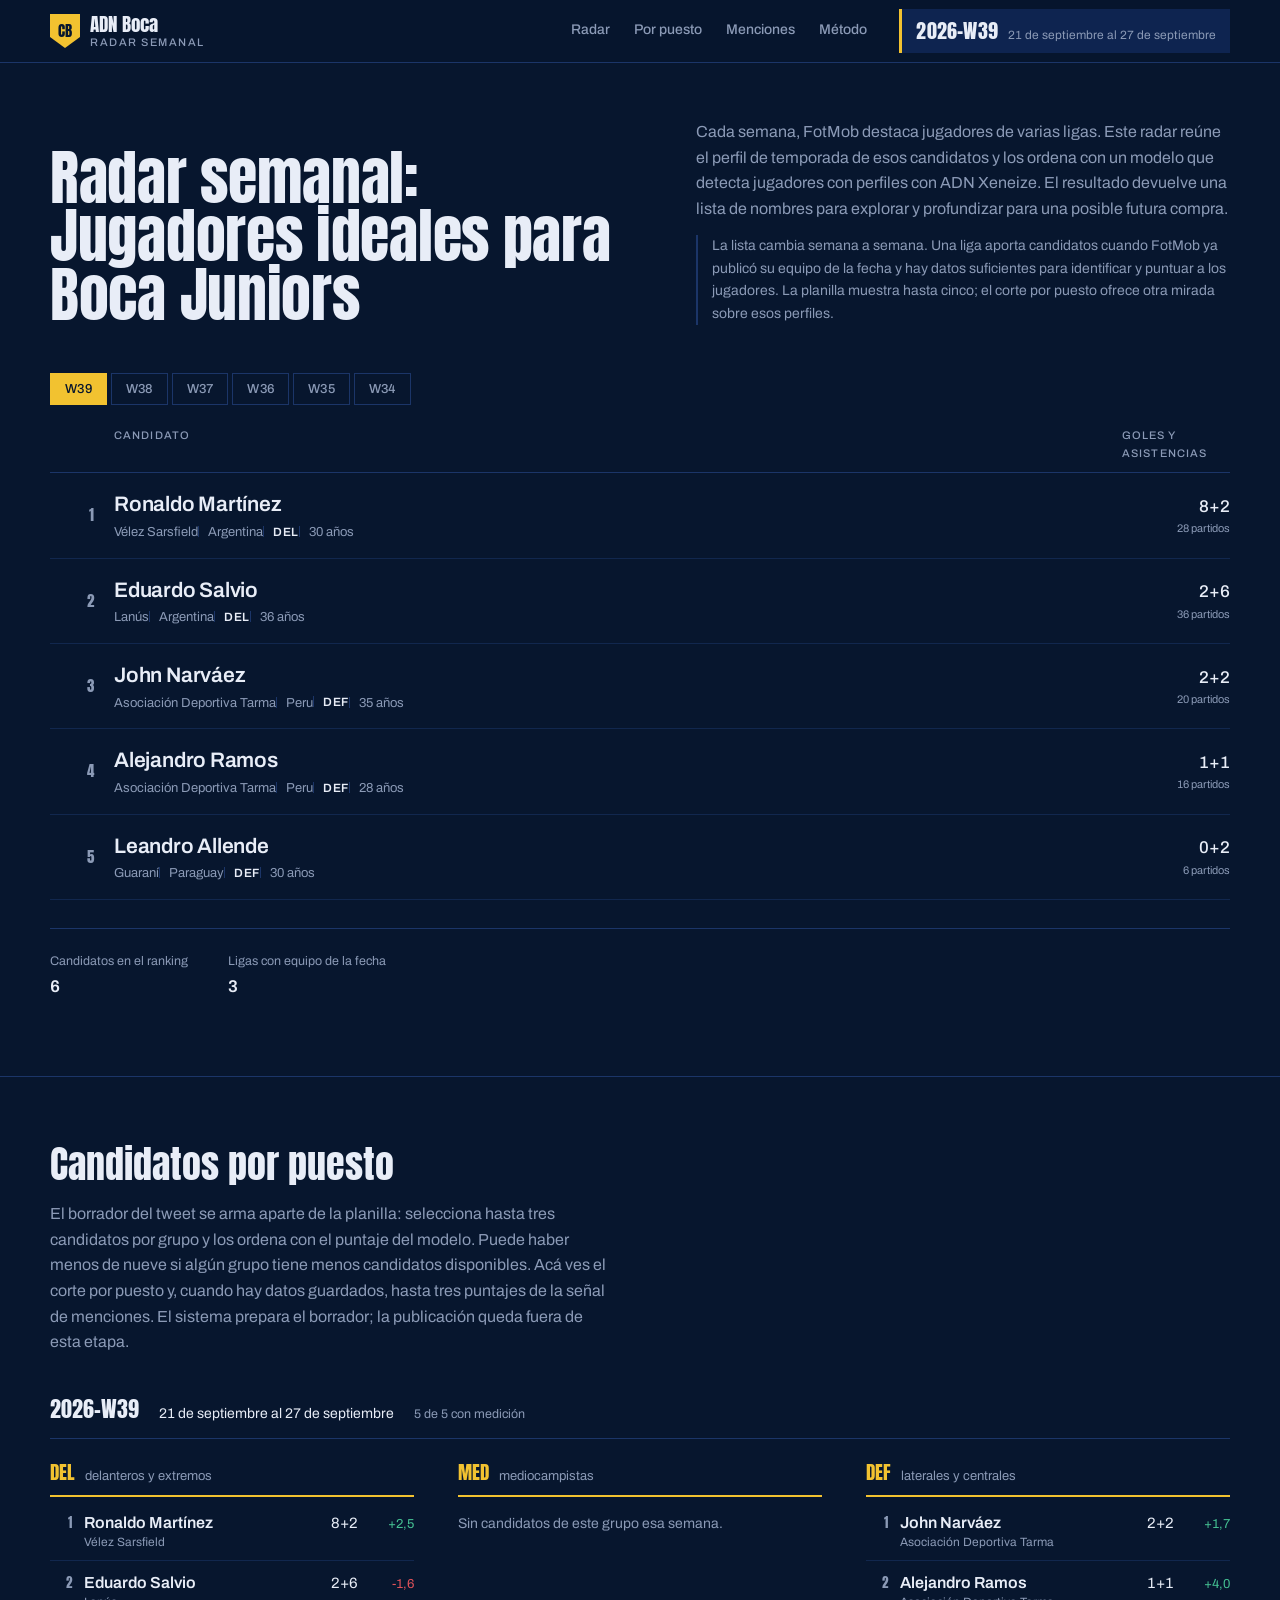
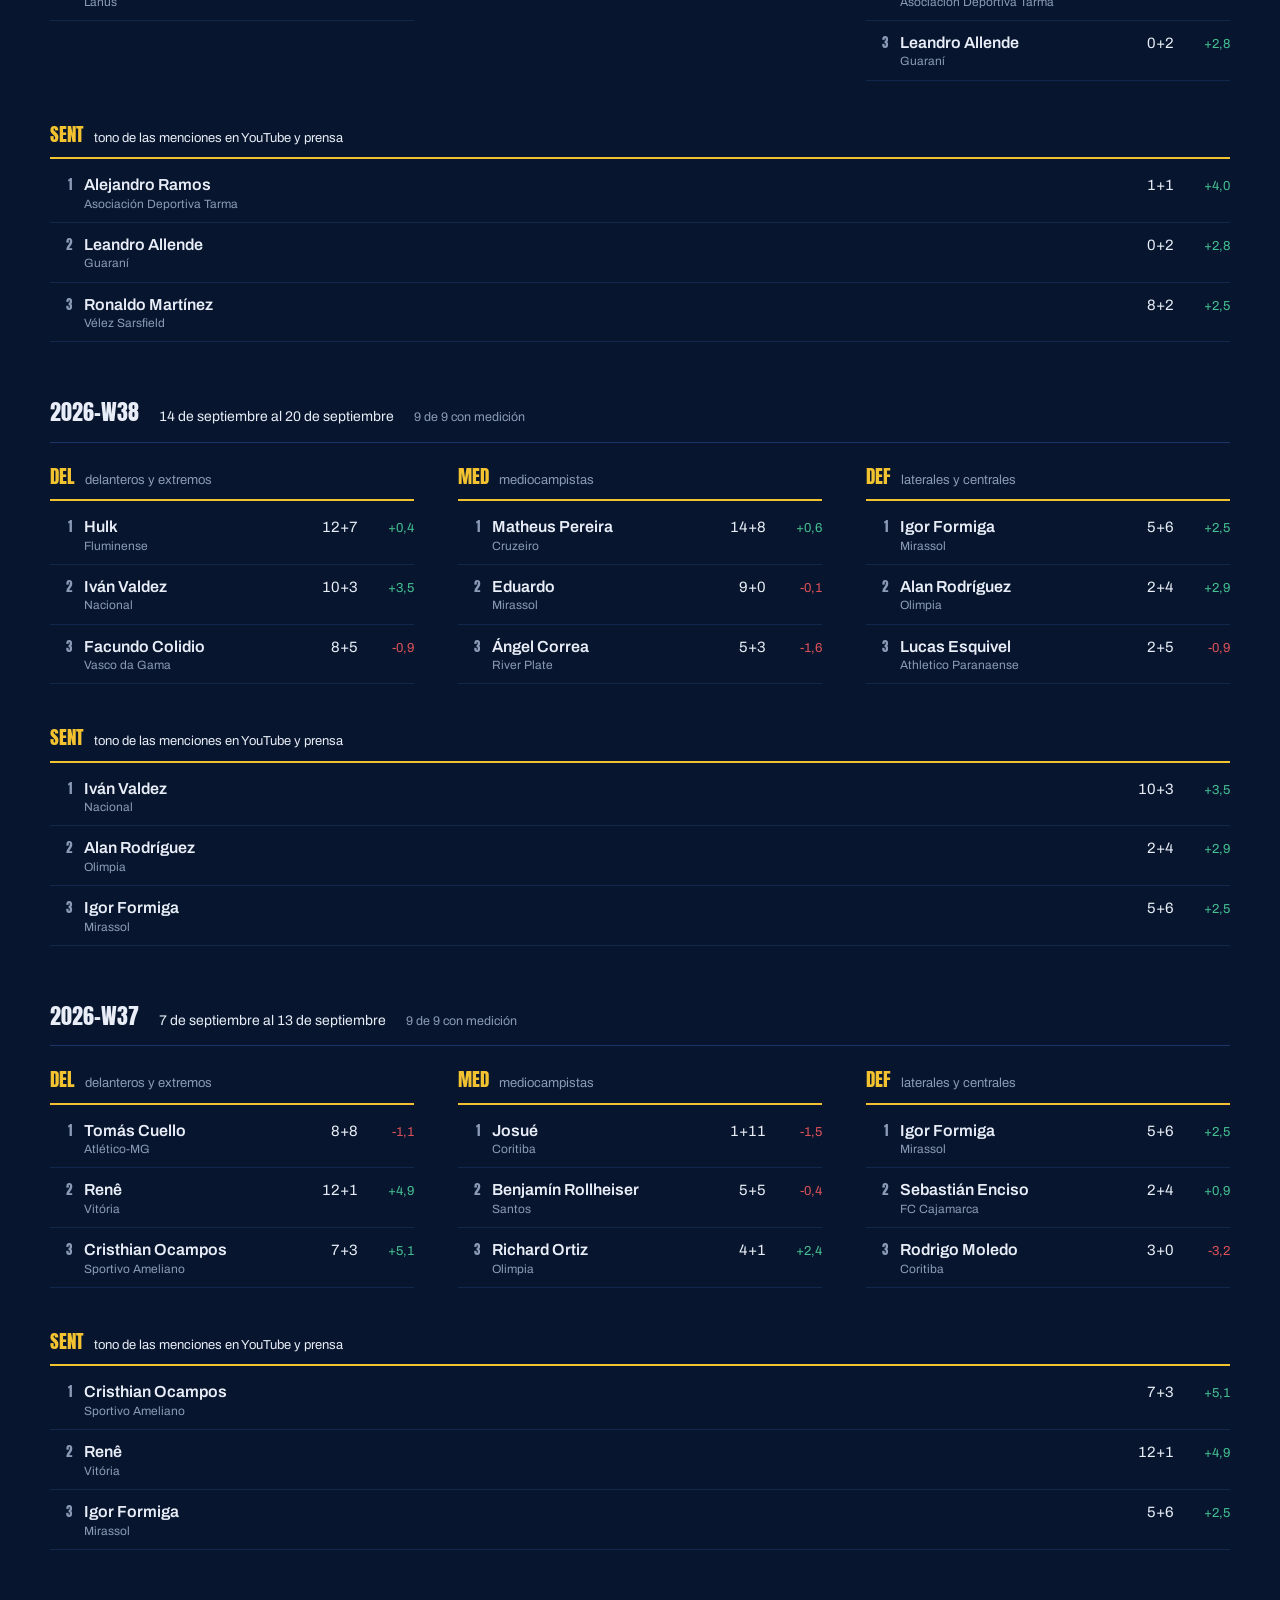
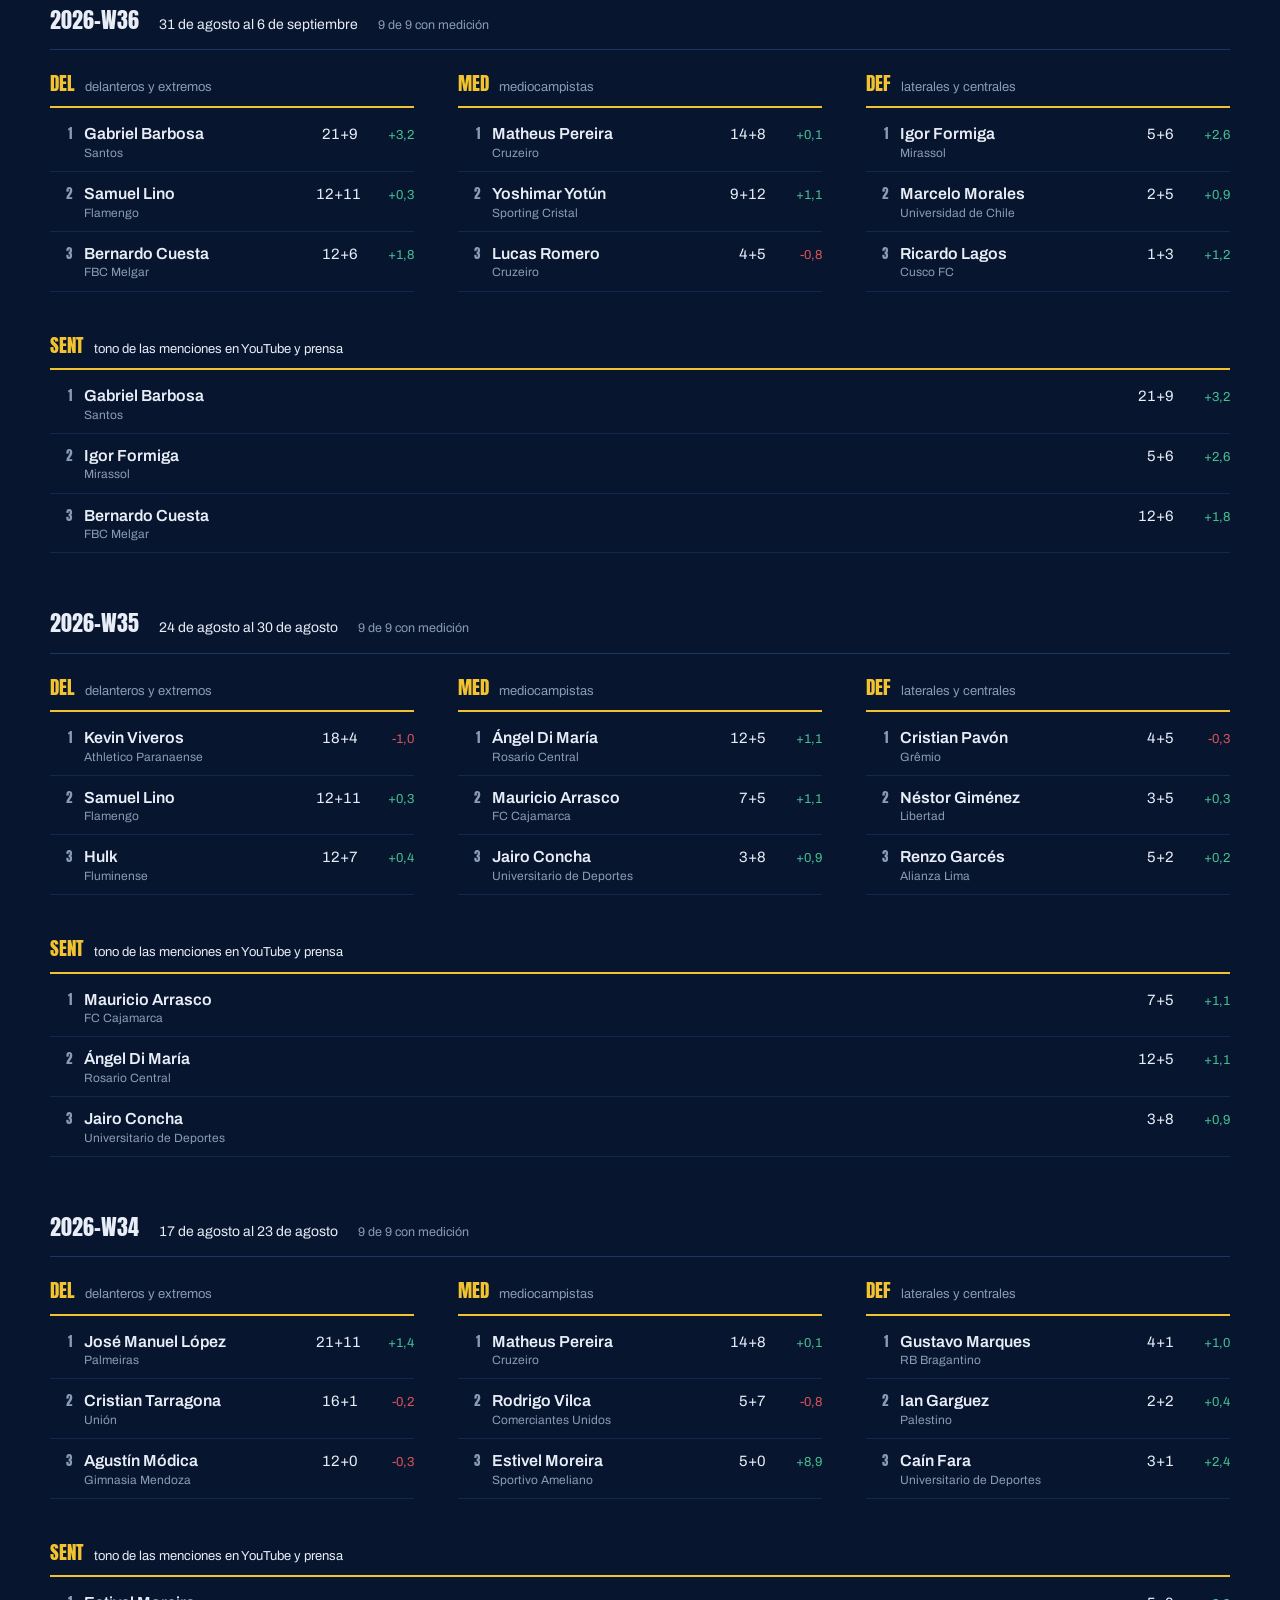
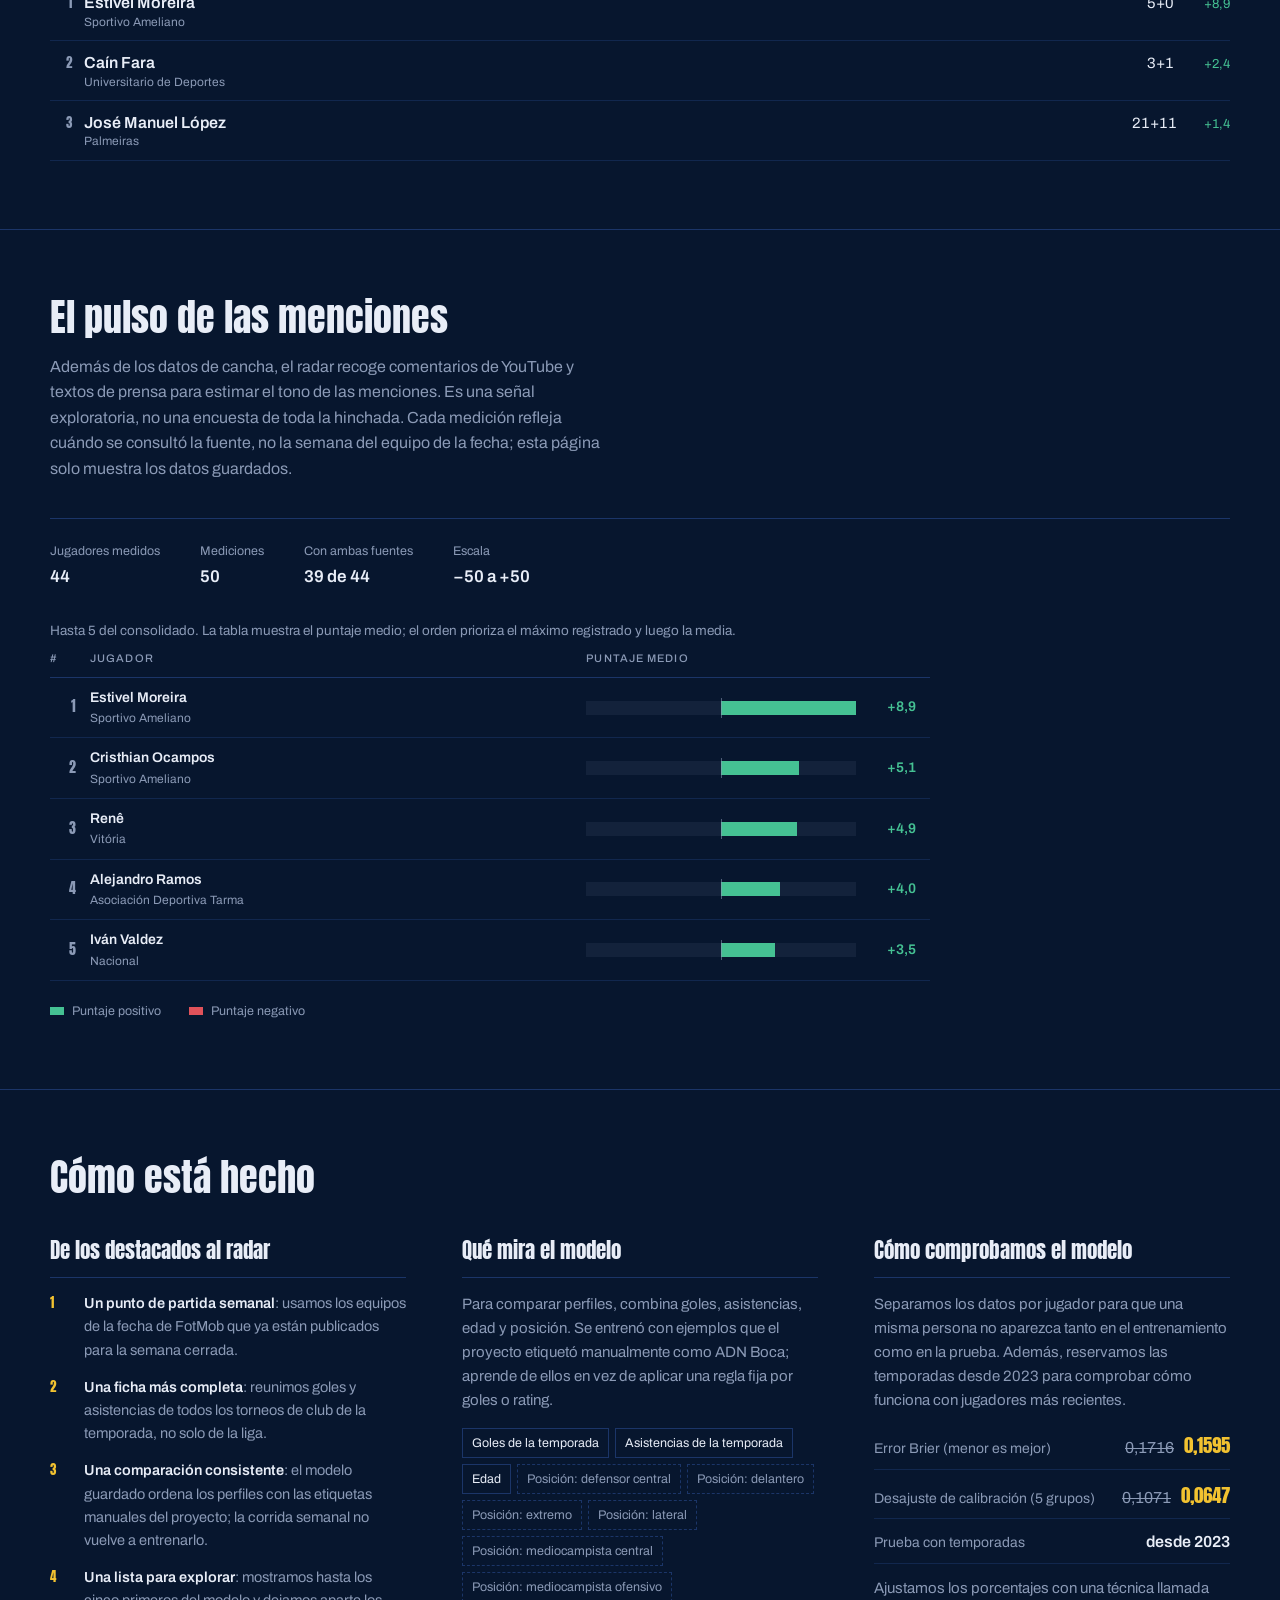
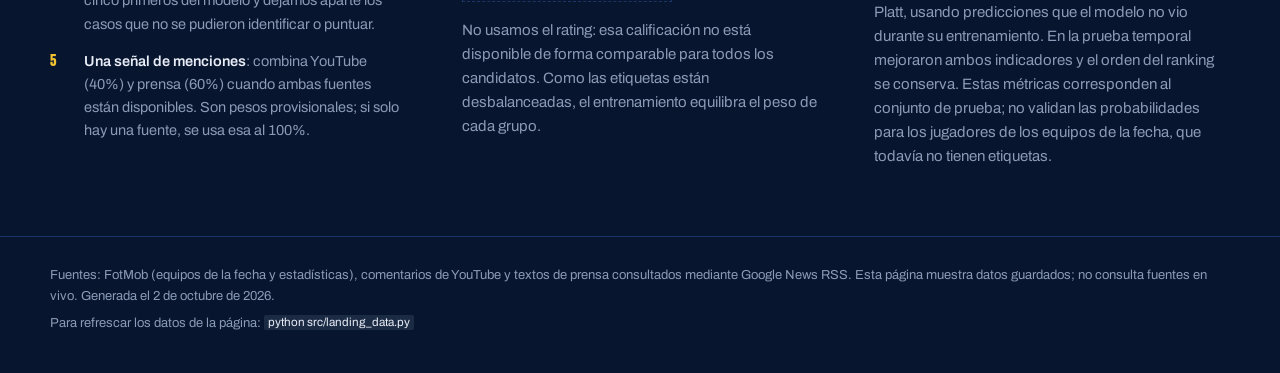
==== commit c261f328: "correccion subtitulo" ====
--- a/web/index.html
+++ b/web/index.html
@@ -3,7 +3,7 @@
 <head>
 <meta charset="utf-8">
 <meta name="viewport" content="width=device-width, initial-scale=1">
-<title>ADN Boca · radar semanal de jugadores</title>
+<title>ADN Boca Juniors · radar semanal de jugadores</title>
 <meta name="description" content="Un radar semanal que explora perfiles con ADN Boca entre los destacados de FotMob en cinco ligas, con una señal experimental de menciones en YouTube y prensa.">
 <link rel="preconnect" href="https://fonts.googleapis.com">
 <link rel="preconnect" href="https://fonts.gstatic.com" crossorigin>
@@ -37,7 +37,7 @@
     <div class="grilla">
       <div class="radar__intro">
         <h1>Radar semanal: Jugadores ideales para Boca Juniors</h1>
-        <p>Cada semana, FotMob destaca jugadores de varias ligas. Este radar reúne el perfil de temporada de esos candidatos y los ordena con un modelo que aprendió de ejemplos definidos manualmente como perfiles con ADN Boca. El resultado es una primera lista de nombres para explorar, no una recomendación automática de fichaje.</p>
+        <p>Cada semana, FotMob destaca jugadores de varias ligas. Este radar reúne el perfil de temporada de esos candidatos y los ordena con un modelo que detecta jugadores con perfiles con ADN Xeneize. El resultado devuelve una lista de nombres para explorar y profundizar para una posible futura compra.</p>
         <p class="radar__nota">La lista cambia semana a semana. Una liga aporta candidatos cuando FotMob ya publicó su equipo de la fecha y hay datos suficientes para identificar y puntuar a los jugadores. La planilla muestra hasta cinco; el corte por puesto ofrece otra mirada sobre esos perfiles.</p>
       </div>
 
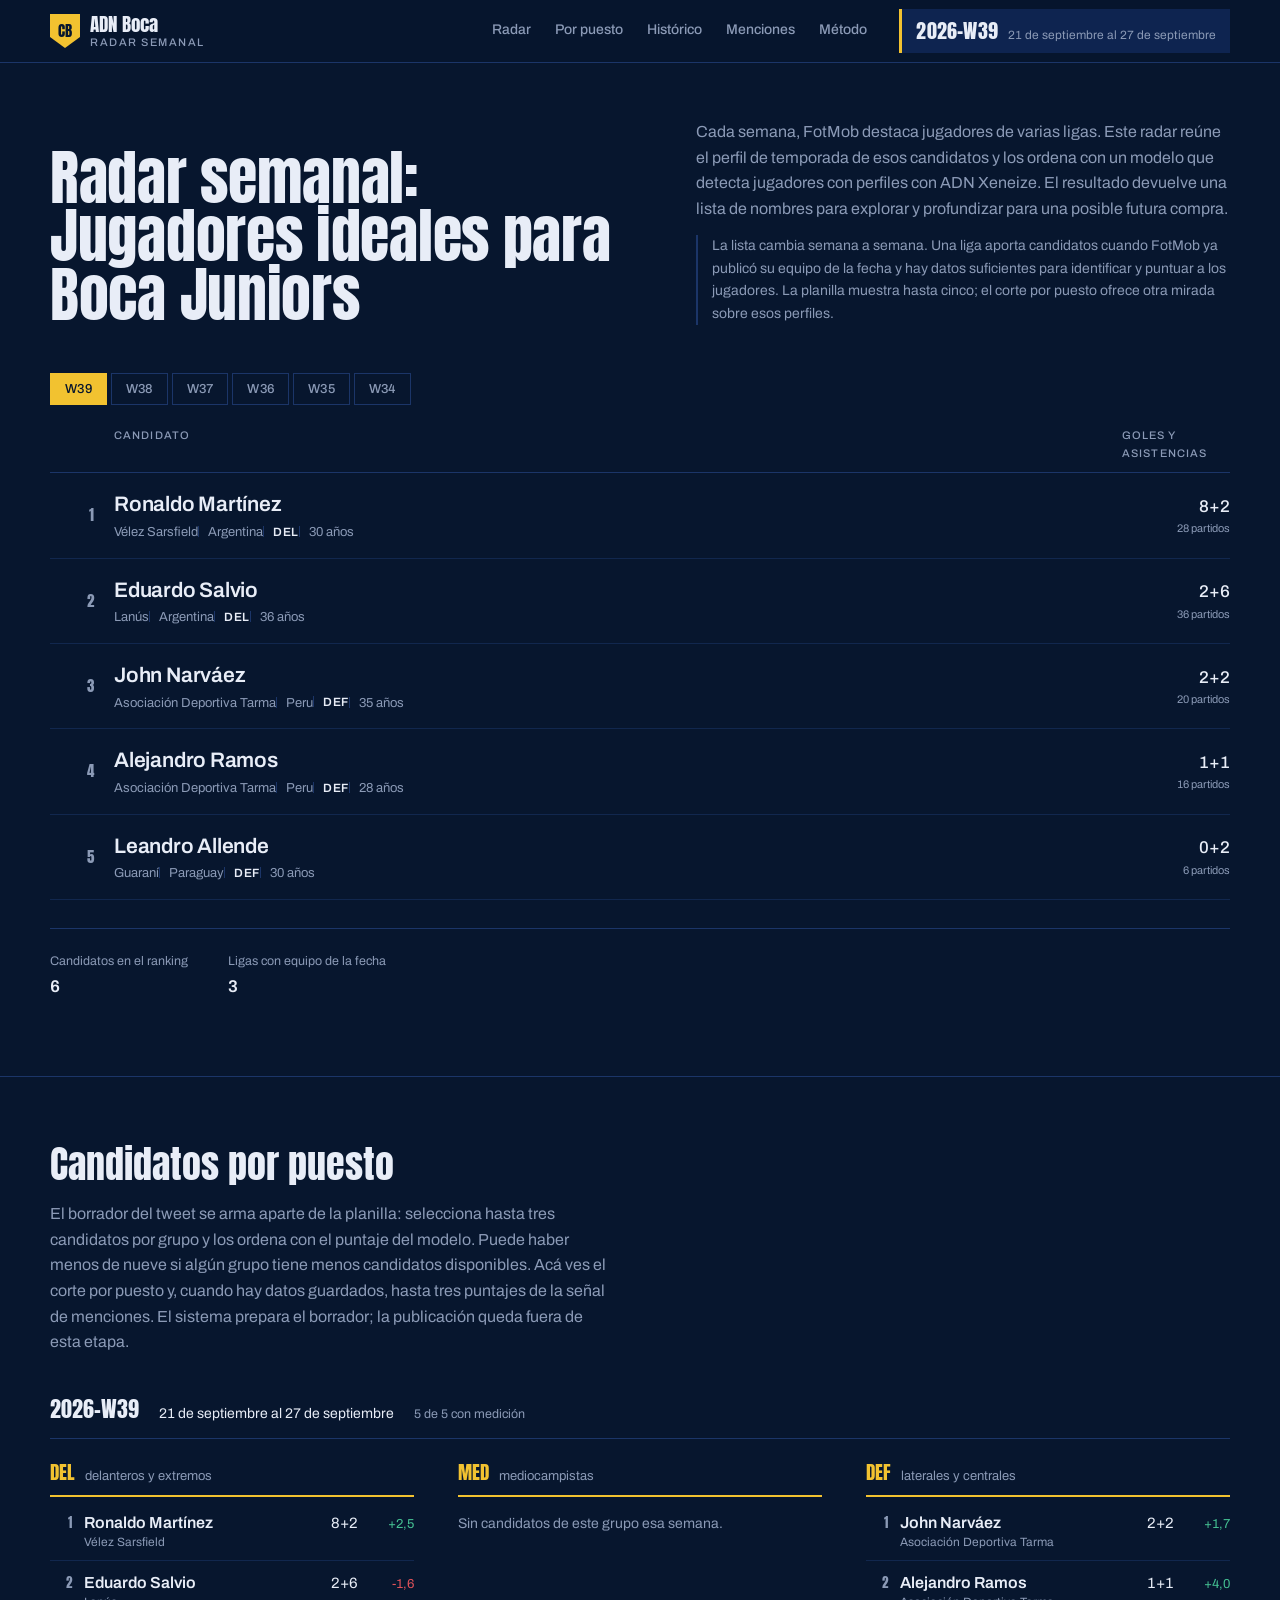
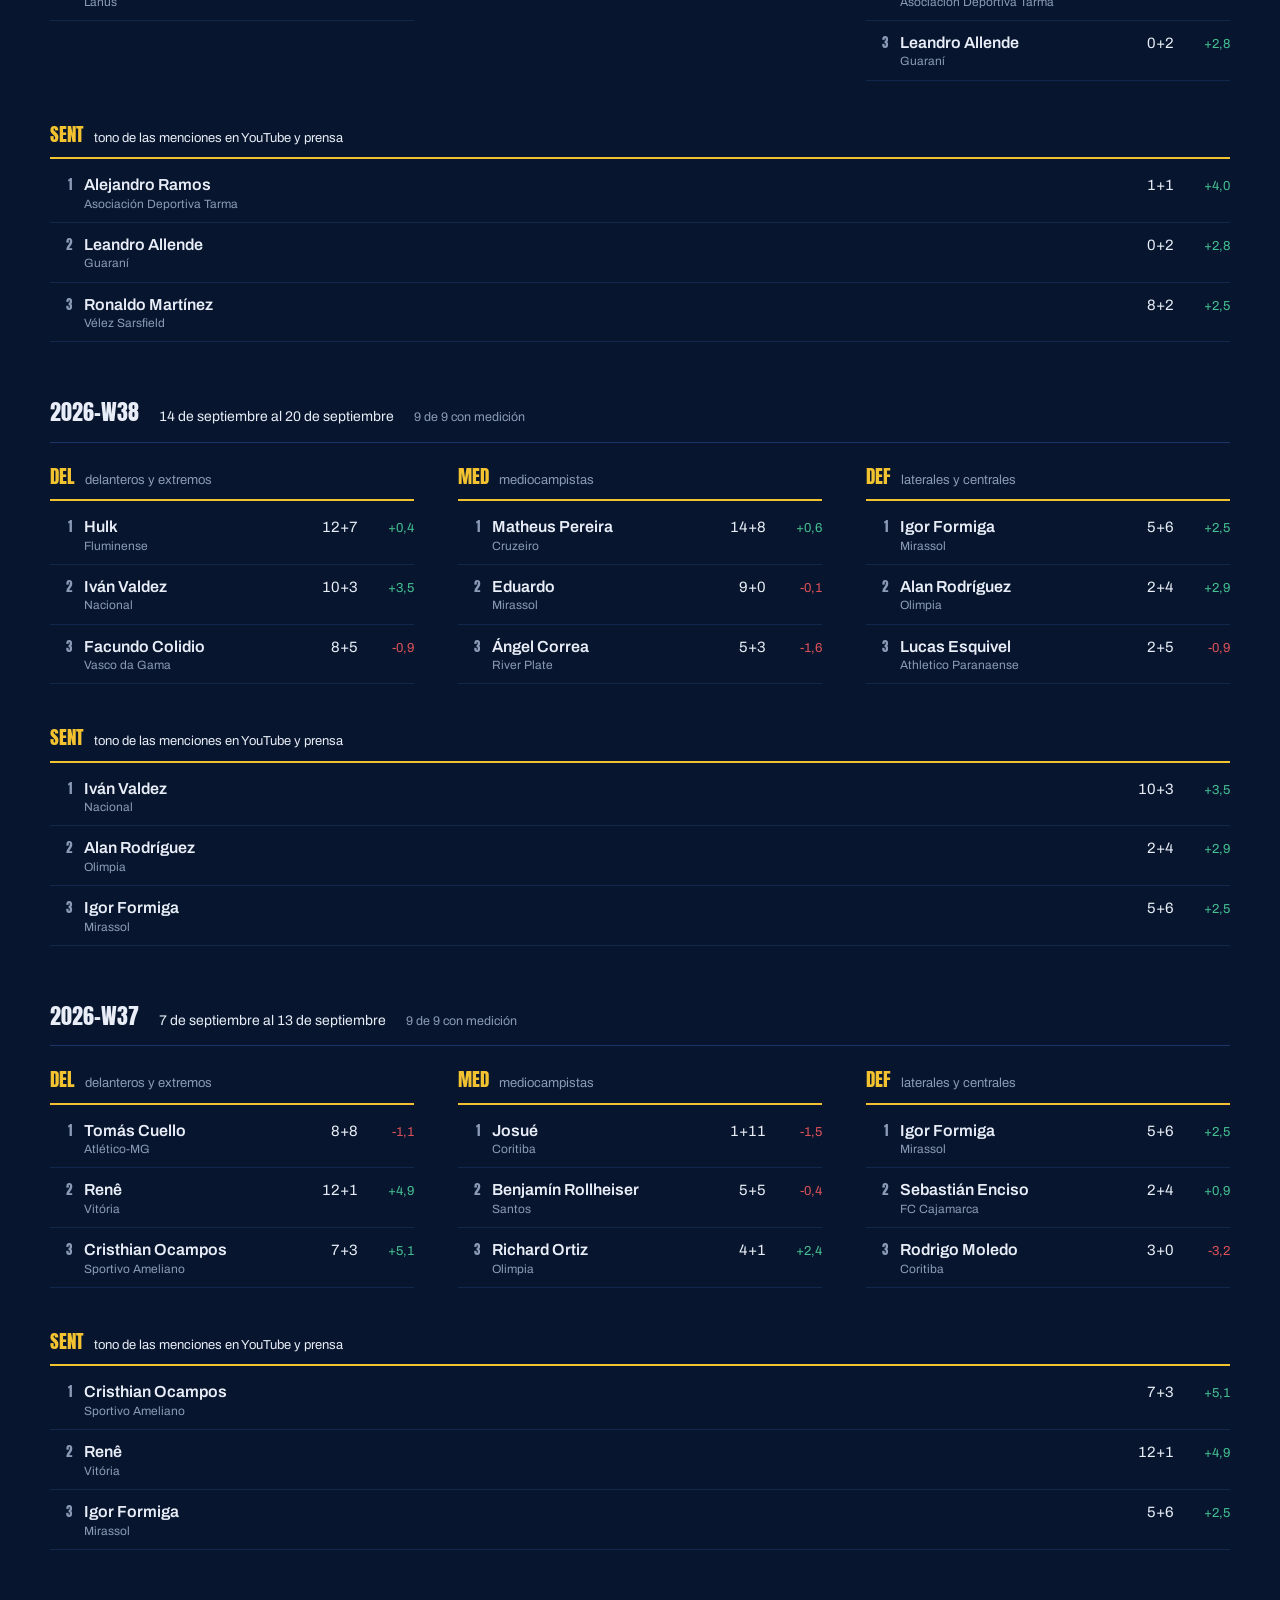
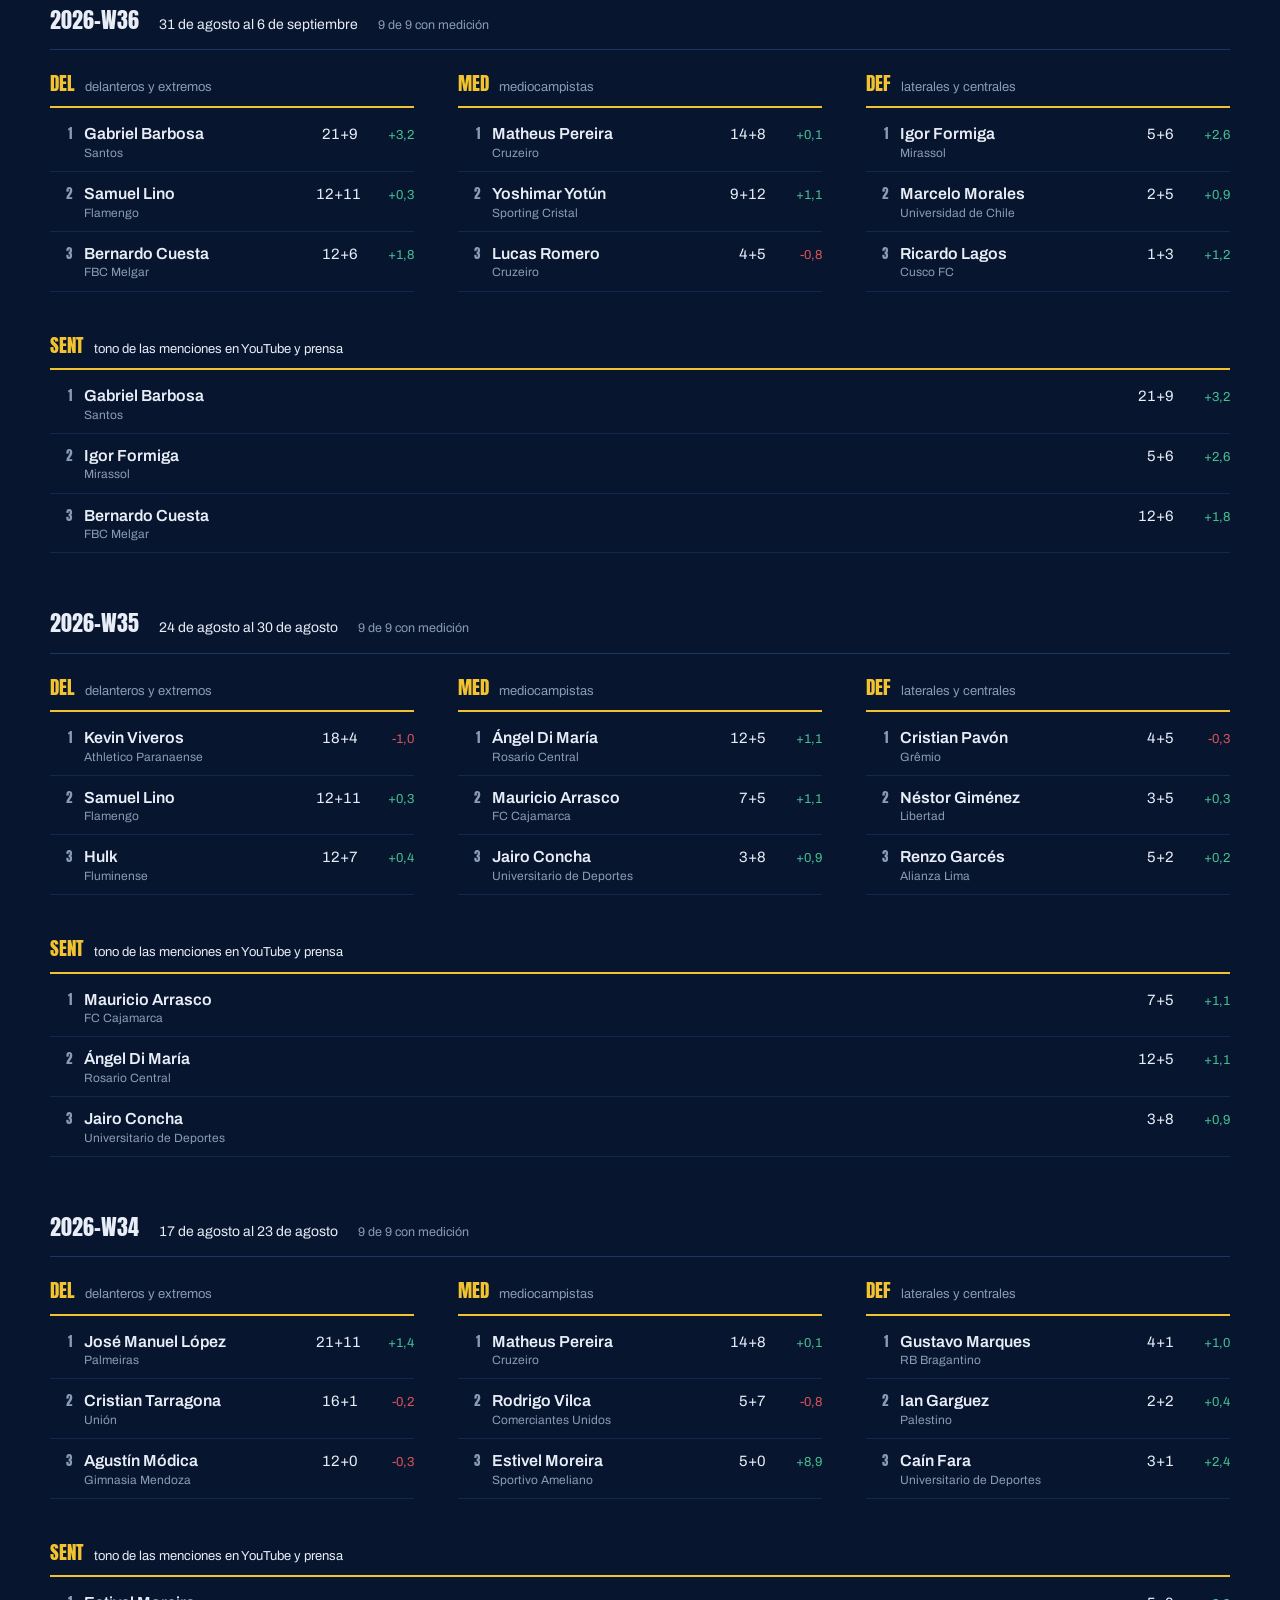
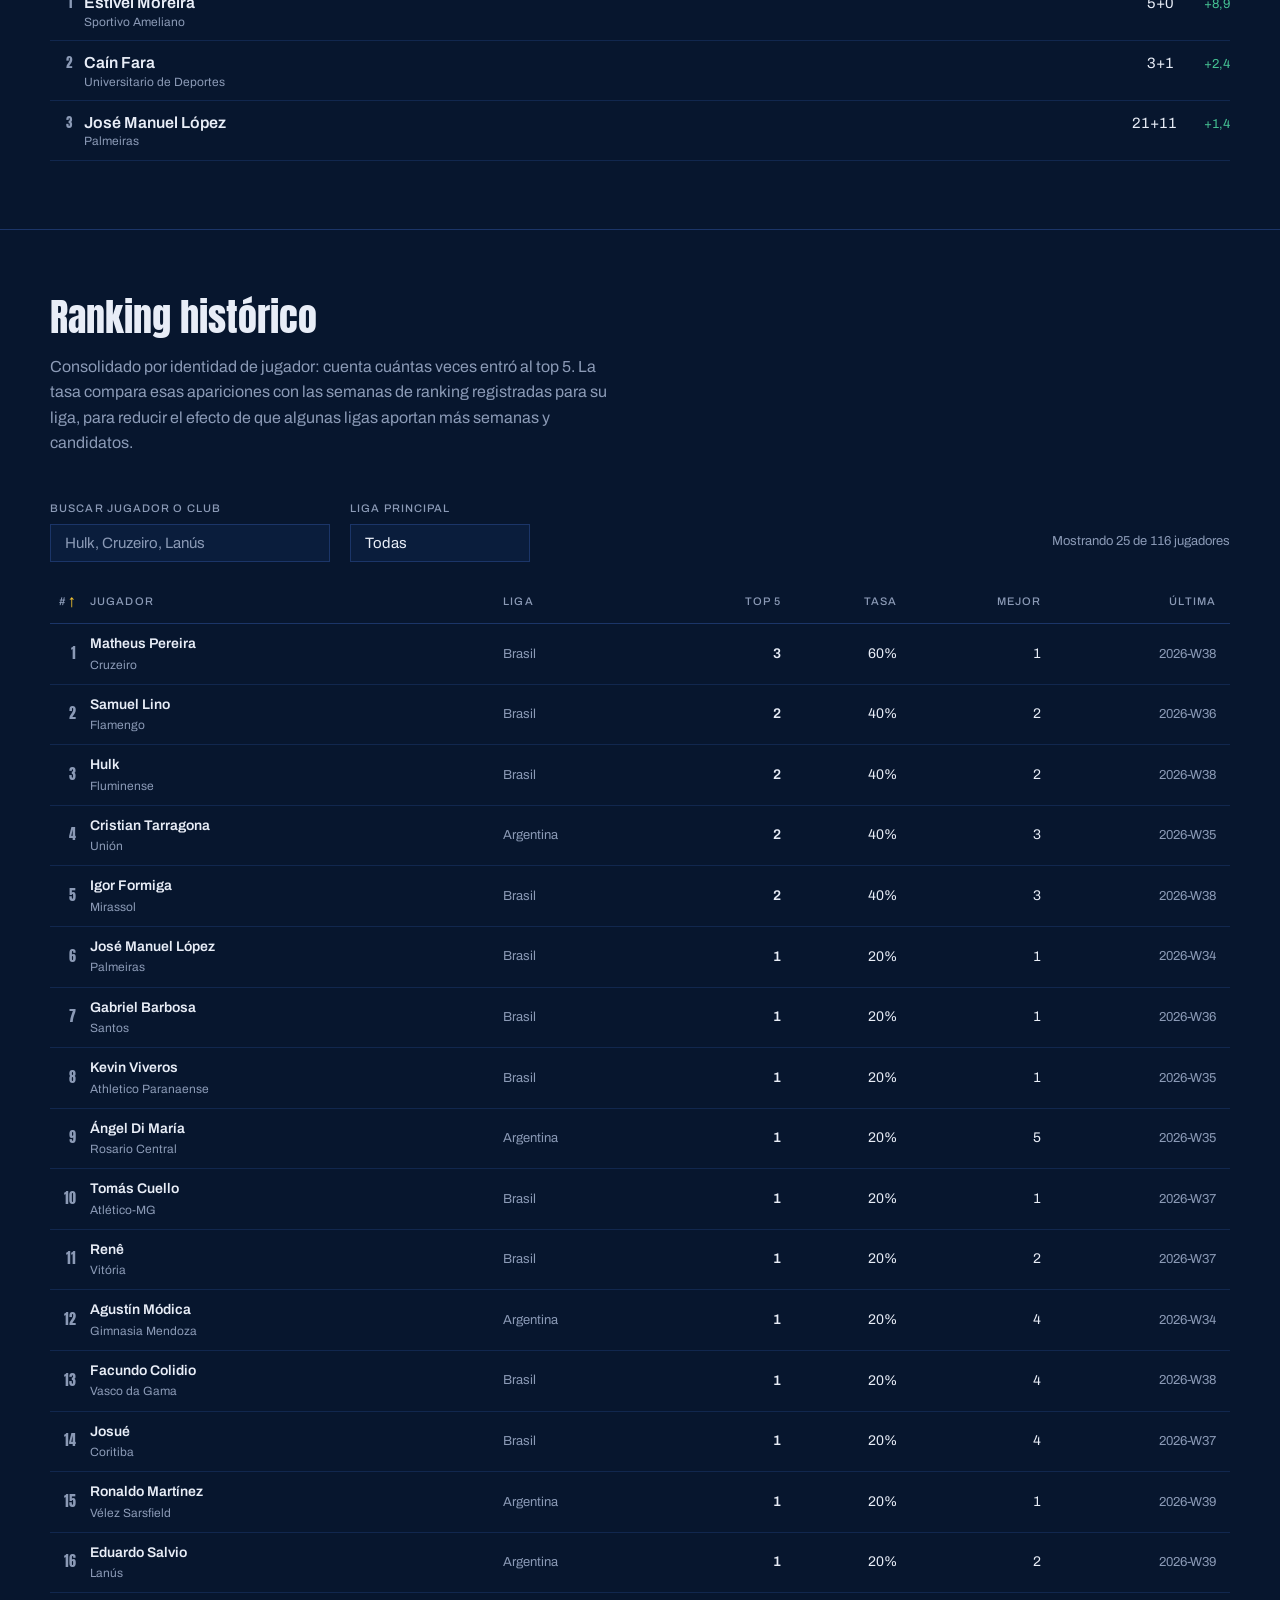
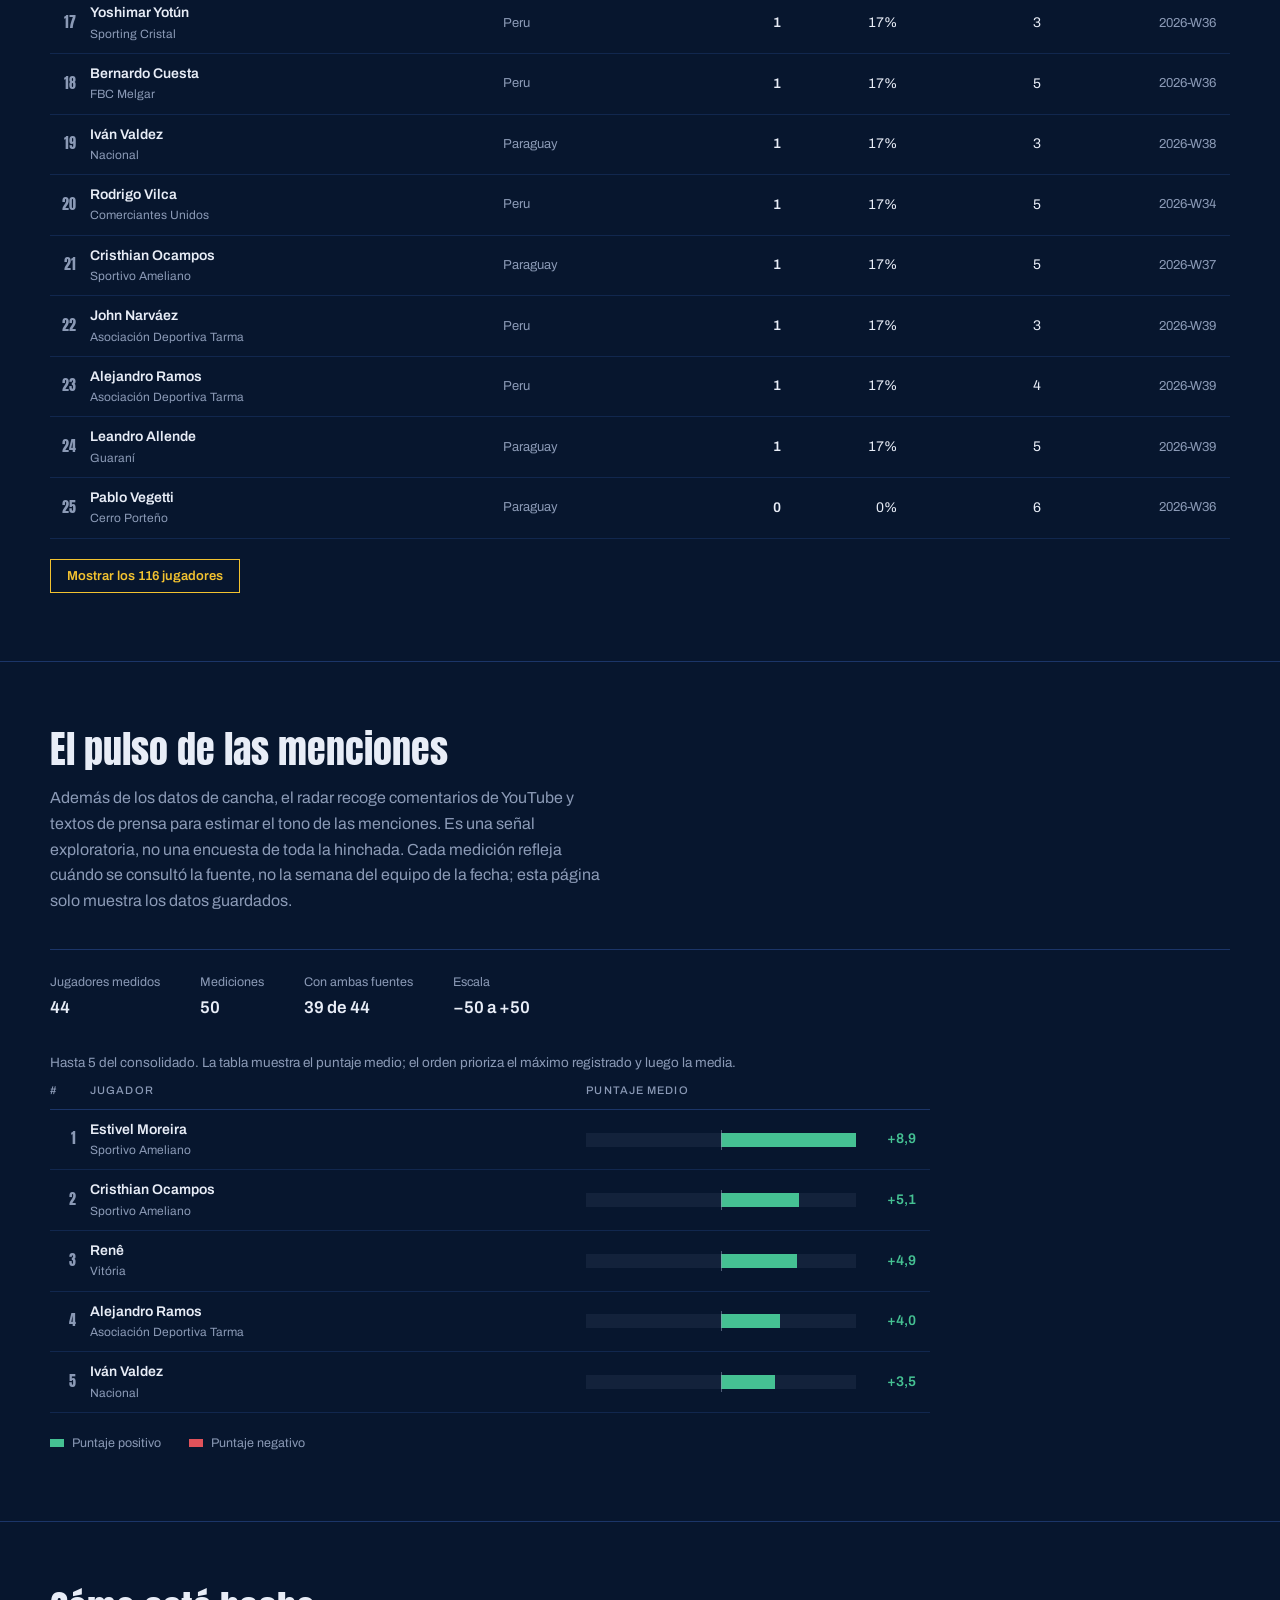
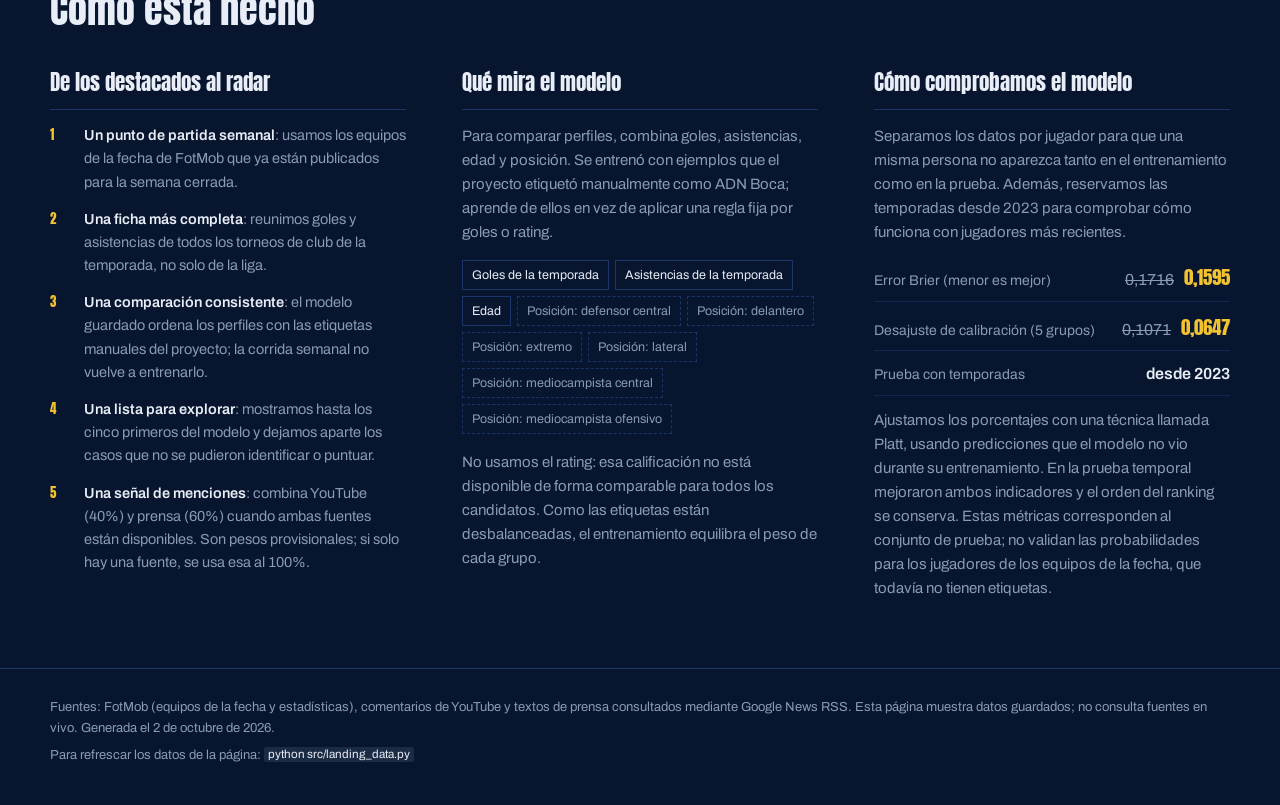
==== commit 30f38c1e: "cuadro historico" ====
--- a/web/index.html
+++ b/web/index.html
@@ -22,6 +22,7 @@
     <nav class="nav" aria-label="Secciones">
       <a href="#radar">Radar</a>
       <a href="#puestos">Por puesto</a>
+      <a href="#historico">Histórico</a>
       <a href="#sentimiento">Menciones</a>
       <a href="#metodo">Método</a>
     </nav>
@@ -56,6 +57,51 @@
         <p>El borrador del tweet se arma aparte de la planilla: selecciona hasta tres candidatos por grupo y los ordena con el puntaje del modelo. Puede haber menos de nueve si algún grupo tiene menos candidatos disponibles. Acá ves el corte por puesto y, cuando hay datos guardados, hasta tres puntajes de la señal de menciones. El sistema prepara el borrador; la publicación queda fuera de esta etapa.</p>
       </div>
       <div class="puestos-wrap" id="lista-puestos"></div>
+    </div>
+  </section>
+
+  <section class="bloque" id="historico">
+    <div class="grilla">
+      <div class="bloque__cabecera">
+        <h2>Ranking histórico</h2>
+        <p>Consolidado por identidad de jugador: cuenta cuántas veces entró al top 5. La tasa compara esas apariciones con las semanas de ranking registradas para su liga, para reducir el efecto de que algunas ligas aportan más semanas y candidatos.</p>
+      </div>
+
+      <div class="historico__filtros" aria-label="Filtros del ranking histórico">
+        <label class="campo">
+          <span>Buscar jugador o club</span>
+          <input type="search" id="buscar-historico" autocomplete="off" placeholder="Hulk, Cruzeiro, Lanús">
+        </label>
+        <label class="campo campo--corto">
+          <span>Liga principal</span>
+          <select id="filtro-liga-historico">
+            <option value="">Todas</option>
+          </select>
+        </label>
+        <p class="filtros__conteo" id="conteo-historico" aria-live="polite"></p>
+      </div>
+
+      <div class="tabla-wrap">
+        <table class="tabla tabla--historico" id="tabla-historico">
+          <caption class="oculto">Ranking histórico de apariciones en el top 5</caption>
+          <thead>
+            <tr>
+              <th scope="col" data-orden="posicion"><button type="button">#</button></th>
+              <th scope="col" data-orden="nombre"><button type="button">Jugador</button></th>
+              <th scope="col" data-orden="liga"><button type="button">Liga</button></th>
+              <th scope="col" data-orden="apariciones_top5"><button type="button">Top 5</button></th>
+              <th scope="col" data-orden="tasa_top5"><button type="button">Tasa</button></th>
+              <th scope="col" data-orden="mejor_posicion"><button type="button">Mejor</button></th>
+              <th scope="col" data-orden="ultima_semana"><button type="button">Última</button></th>
+            </tr>
+          </thead>
+          <tbody id="cuerpo-historico"></tbody>
+        </table>
+      </div>
+
+      <p class="tabla__pie">
+        <button type="button" id="mostrar-historico" class="ver-todos" hidden></button>
+      </p>
     </div>
   </section>
 
--- a/web/styles.css
+++ b/web/styles.css
@@ -452,6 +452,50 @@
 
 /* ---------- sentimiento ---------- */
 
+.historico__filtros {
+  display: flex;
+  flex-wrap: wrap;
+  align-items: flex-end;
+  gap: 18px 20px;
+  padding: 8px 0 18px;
+}
+
+.campo { display: flex; flex-direction: column; gap: 6px; }
+.campo span {
+  font-size: 11px;
+  font-weight: 500;
+  letter-spacing: 0.1em;
+  text-transform: uppercase;
+  color: var(--pluma);
+}
+.campo input,
+.campo select {
+  appearance: none;
+  background: var(--pizarra-2);
+  border: 1px solid var(--linea);
+  border-radius: 0;
+  color: var(--tinta);
+  font-family: var(--sans);
+  font-size: 15px;
+  padding: 10px 14px;
+  min-width: 280px;
+}
+.campo--corto select { min-width: 180px; }
+.campo input::placeholder { color: var(--pluma); }
+.campo input:focus-visible,
+.campo select:focus-visible,
+.ver-todos:focus-visible,
+.tabla thead button:focus-visible {
+  outline: 2px solid var(--oro);
+  outline-offset: 3px;
+}
+
+.filtros__conteo {
+  margin: 0 0 10px auto;
+  font-size: 13px;
+  color: var(--pluma);
+}
+
 .tabla--sent { max-width: 880px; }
 
 .celda-sent {
@@ -538,9 +582,49 @@
   color: var(--pluma);
 }
 
+.tabla thead button {
+  appearance: none;
+  border: 0;
+  background: none;
+  padding: 4px 0;
+  color: inherit;
+  font: inherit;
+  letter-spacing: inherit;
+  text-transform: inherit;
+  cursor: pointer;
+}
+.tabla thead button:hover { color: var(--tinta); }
+.tabla--historico th[aria-sort='ascending'] button::after { content: ' ↑'; color: var(--oro); }
+.tabla--historico th[aria-sort='descending'] button::after { content: ' ↓'; color: var(--oro); }
+
 .tabla td:nth-child(1) { font-family: var(--display); color: var(--pluma); text-align: right; width: 40px; }
 .tabla td:nth-child(2) { font-weight: 600; }
 .tabla td:nth-child(2) small { display: block; font-weight: 400; font-size: 12px; color: var(--pluma); }
+.tabla--historico { min-width: 720px; }
+.tabla--historico th:nth-child(1),
+.tabla--historico td:nth-child(1) { width: 40px; text-align: right; }
+.tabla--historico th:nth-child(n+4),
+.tabla--historico td:nth-child(n+4) { text-align: right; font-variant-numeric: tabular-nums; }
+.tabla--historico td:nth-child(3),
+.tabla--historico td:nth-child(7) { color: var(--pluma); font-size: 13px; }
+.tabla--historico td:nth-child(4) { font-weight: 600; }
+.tabla tbody tr:hover { background: var(--pizarra-2); }
+.historico__vacio { padding: 20px 0 !important; color: var(--pluma); text-align: center !important; }
+
+.tabla__pie { margin: 20px 0 0; }
+.ver-todos {
+  appearance: none;
+  border: 1px solid var(--oro);
+  background: transparent;
+  color: var(--oro);
+  font-family: var(--sans);
+  font-size: 13px;
+  font-weight: 600;
+  padding: 9px 16px;
+  cursor: pointer;
+}
+.ver-todos:hover { background: var(--oro); color: var(--pizarra); }
+.ver-todos[hidden] { display: none; }
 
 .nota-tabla { margin: 30px 0 0; font-size: 13.5px; color: var(--pluma); }
 
@@ -689,6 +773,10 @@
   .bloque { padding: 52px 0; }
   .puestos-wrap { gap: 40px; }
   .semana__puestos { grid-template-columns: 1fr; gap: 26px; }
+  .historico__filtros .campo,
+  .historico__filtros .campo input,
+  .historico__filtros .campo select { width: 100%; min-width: 0; }
+  .historico__filtros .filtros__conteo { margin: 0; }
   .planilla__cabecera { display: none; }
   .fila {
     grid-template-columns: 28px minmax(0, 1fr) 80px;
@@ -702,4 +790,4 @@
 @media (max-width: 480px) {
   .bug__rango { display: none; }
   .marca__texto em { display: none; }
-}+}
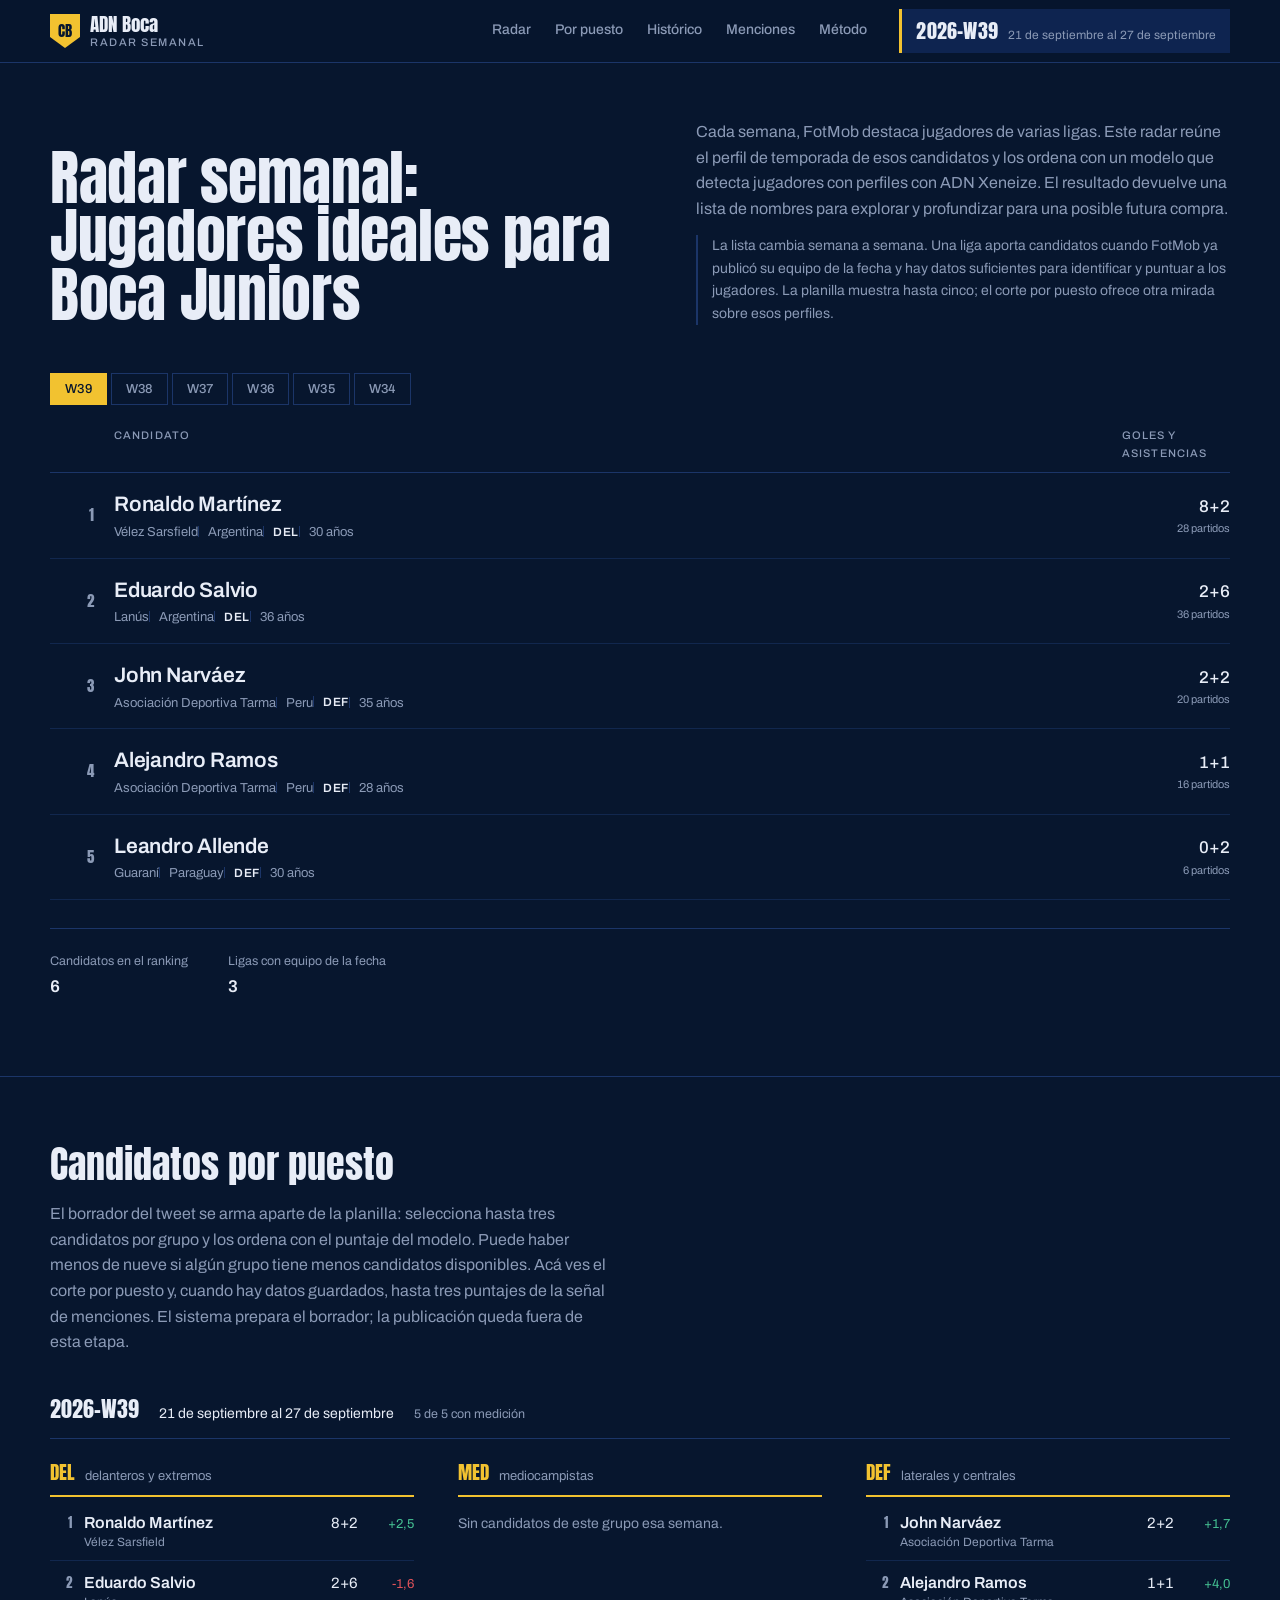
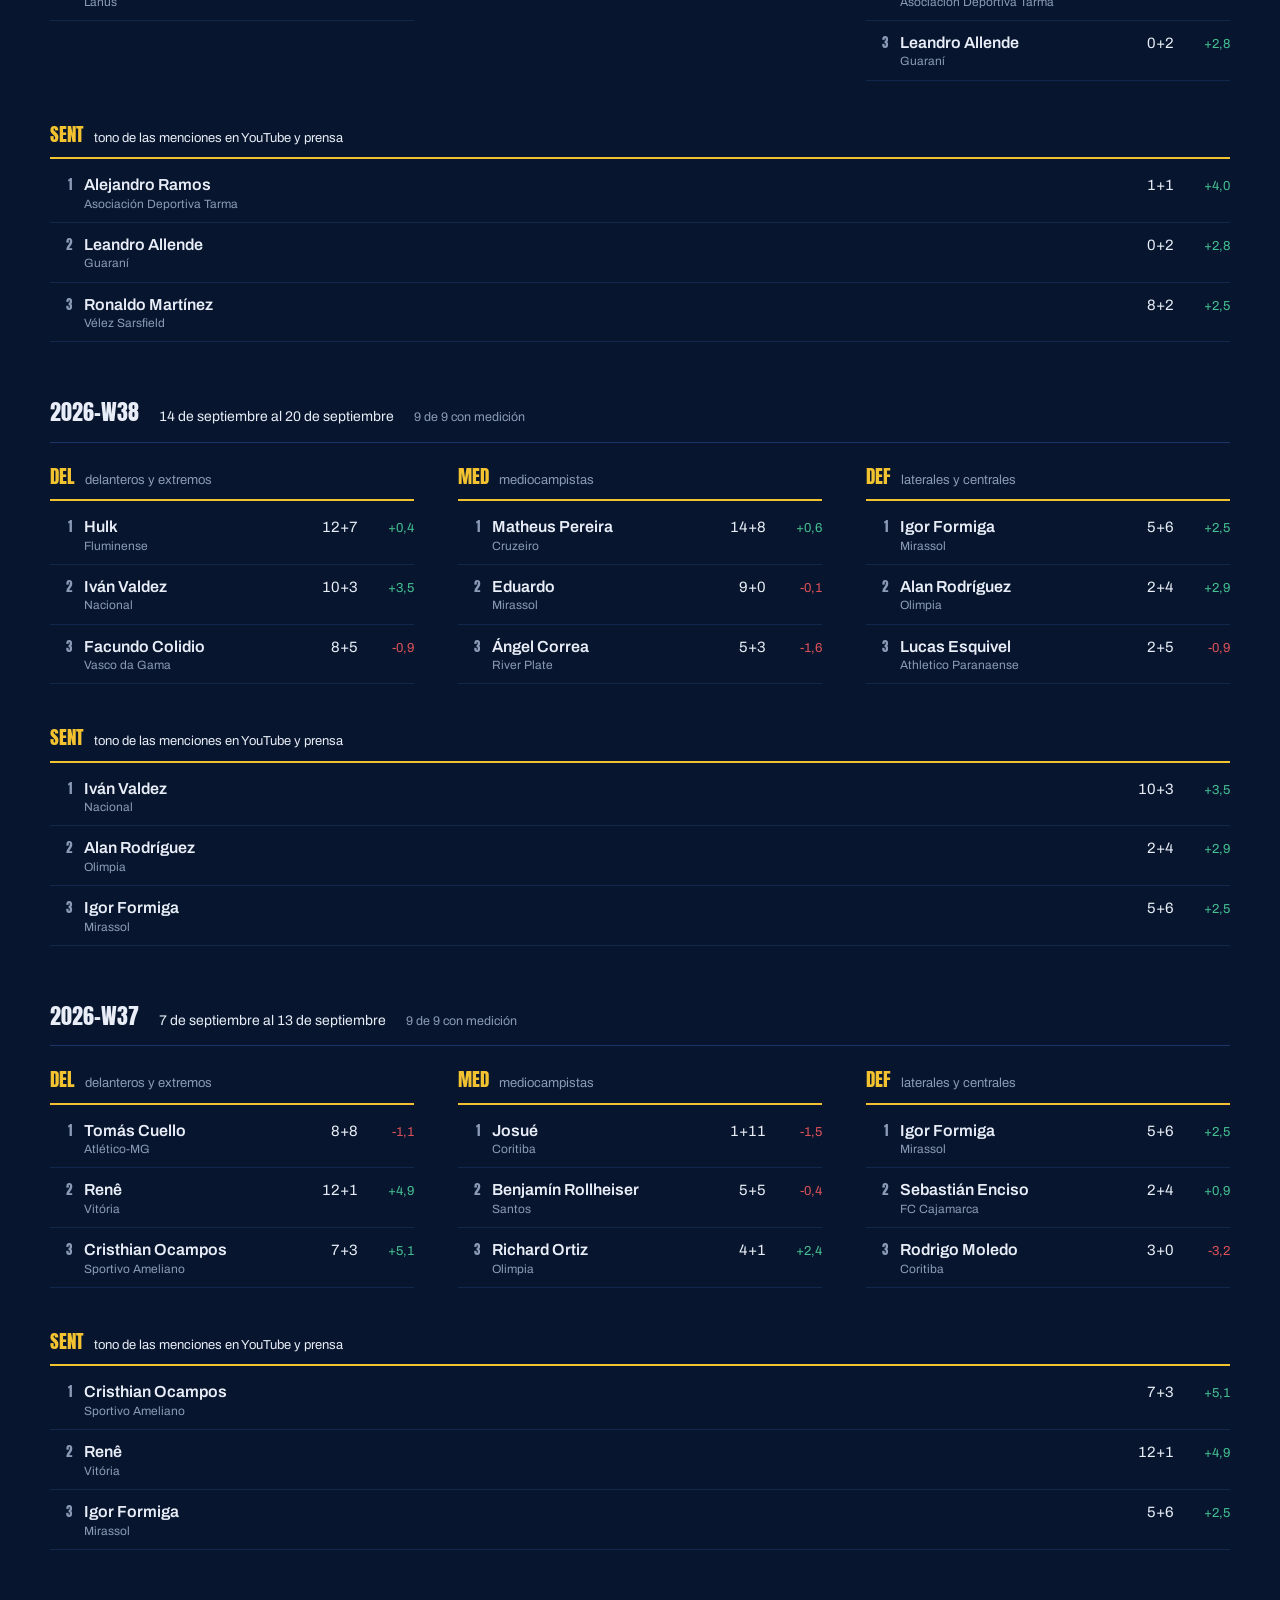
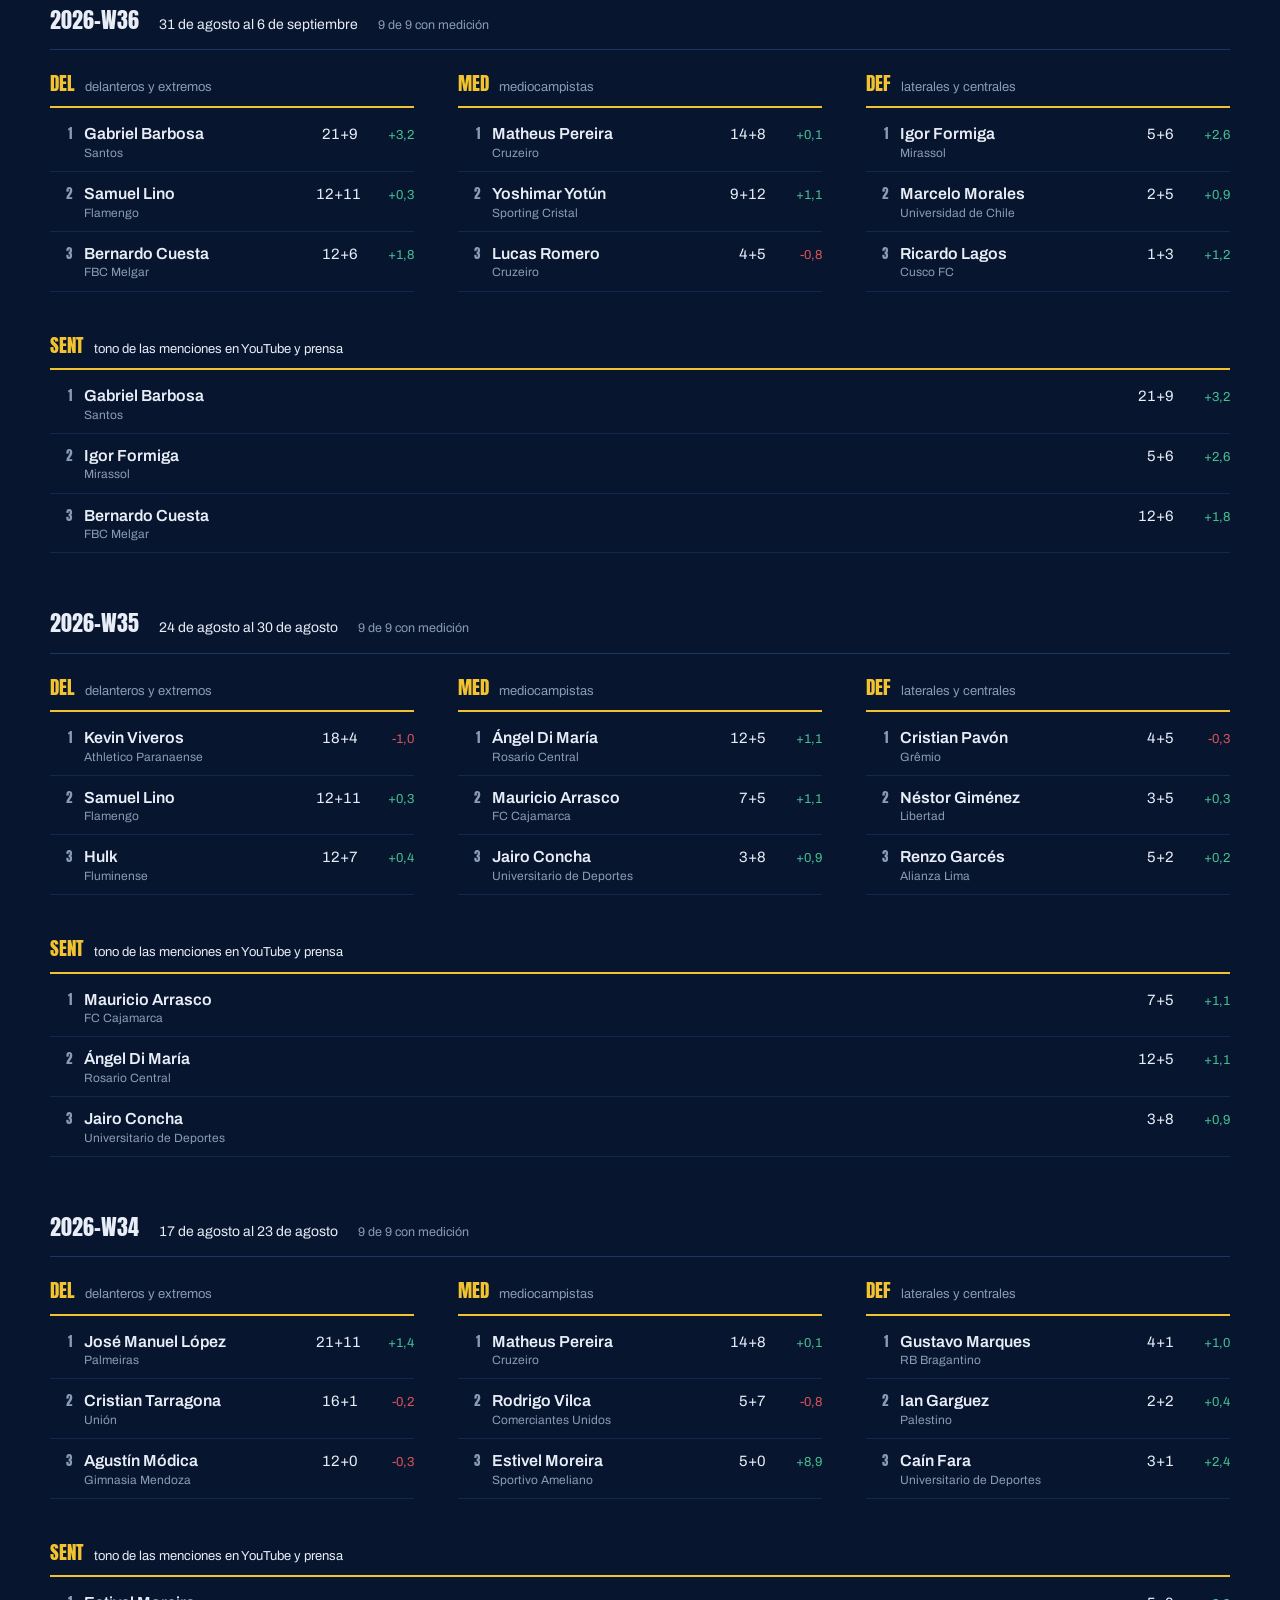
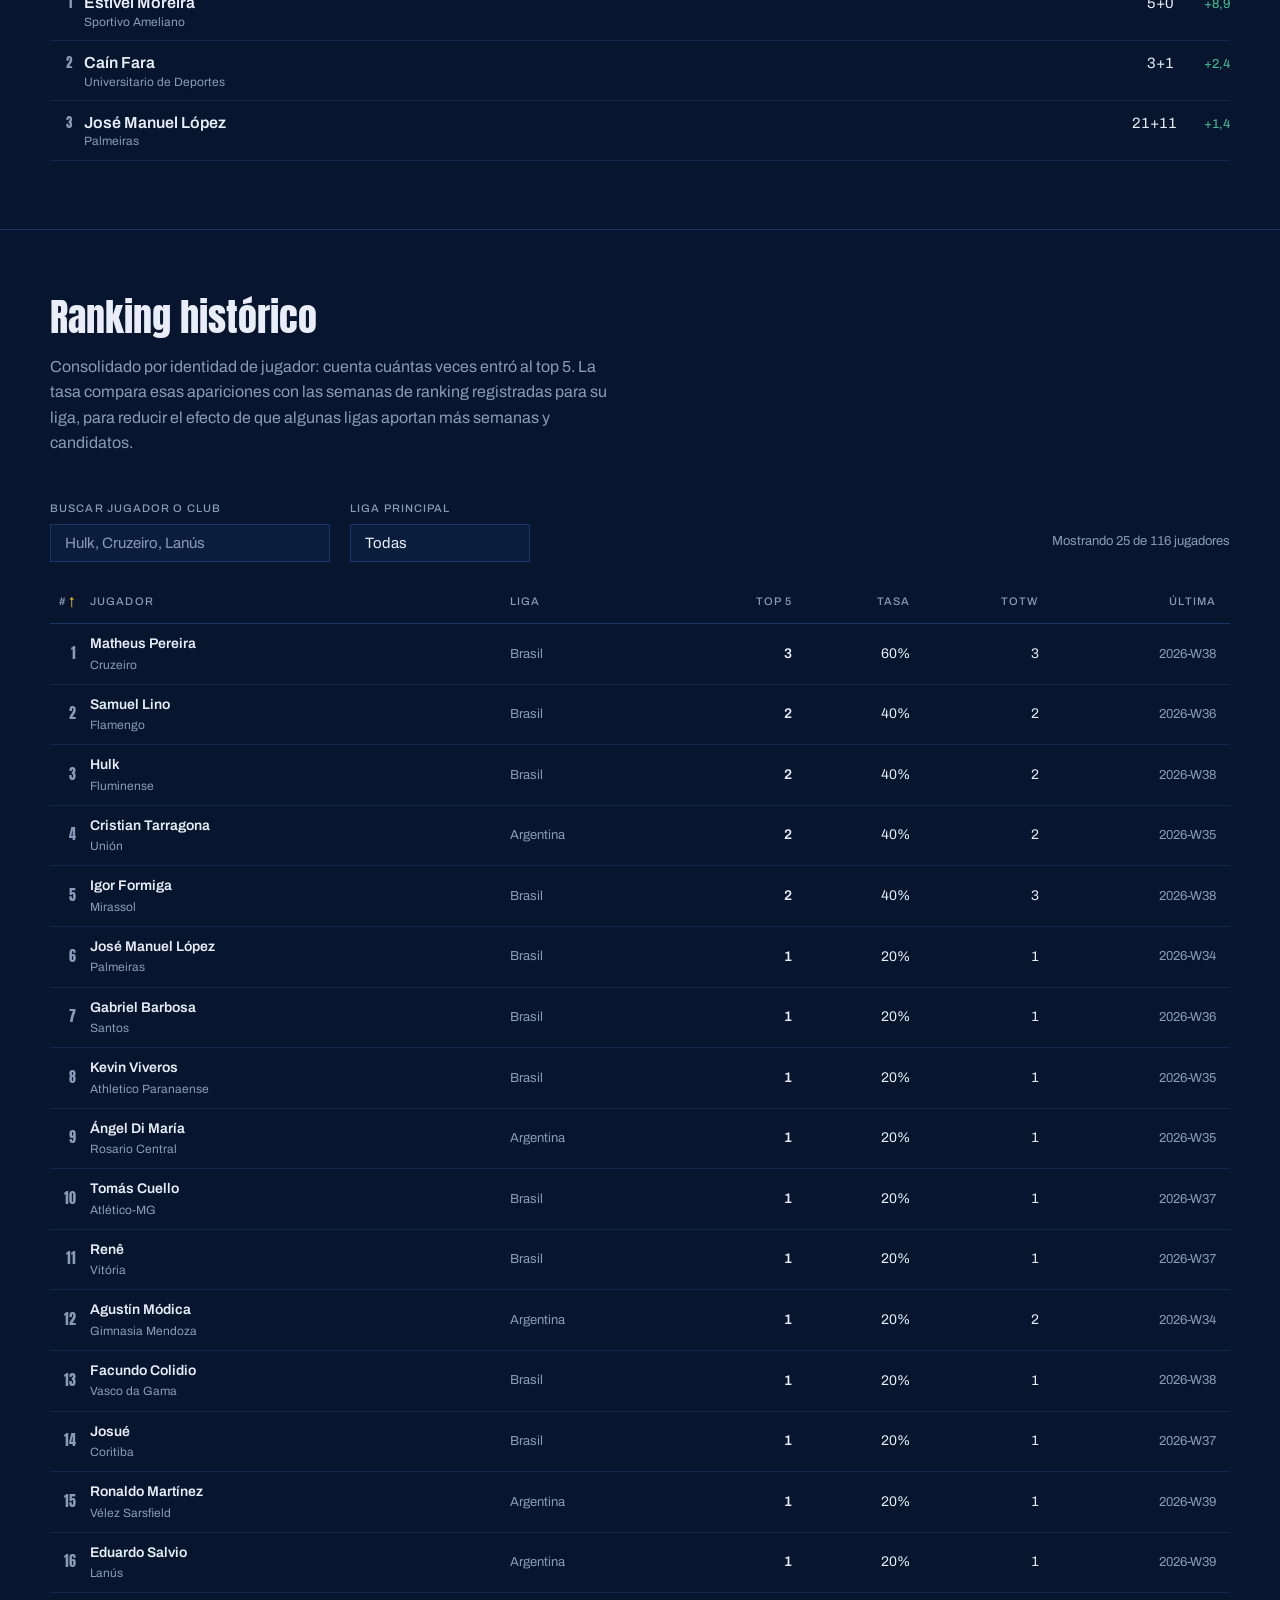
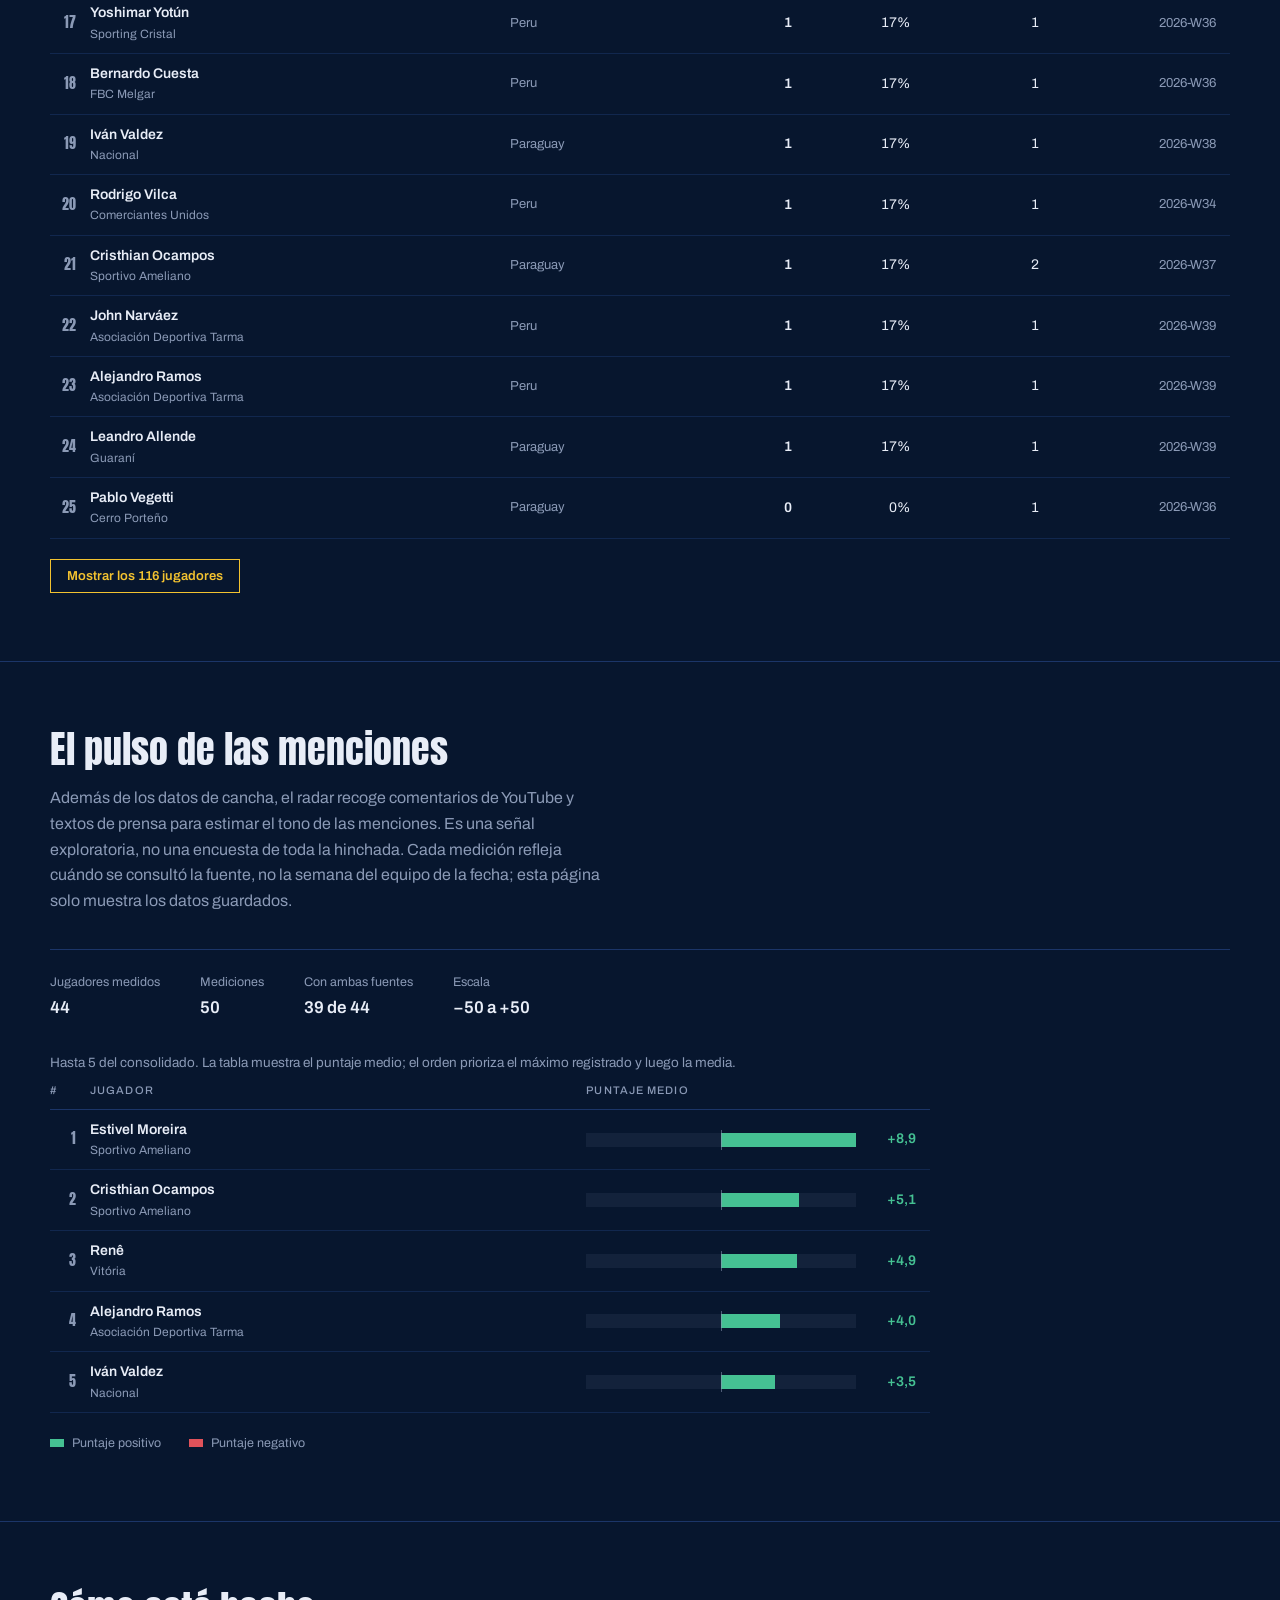
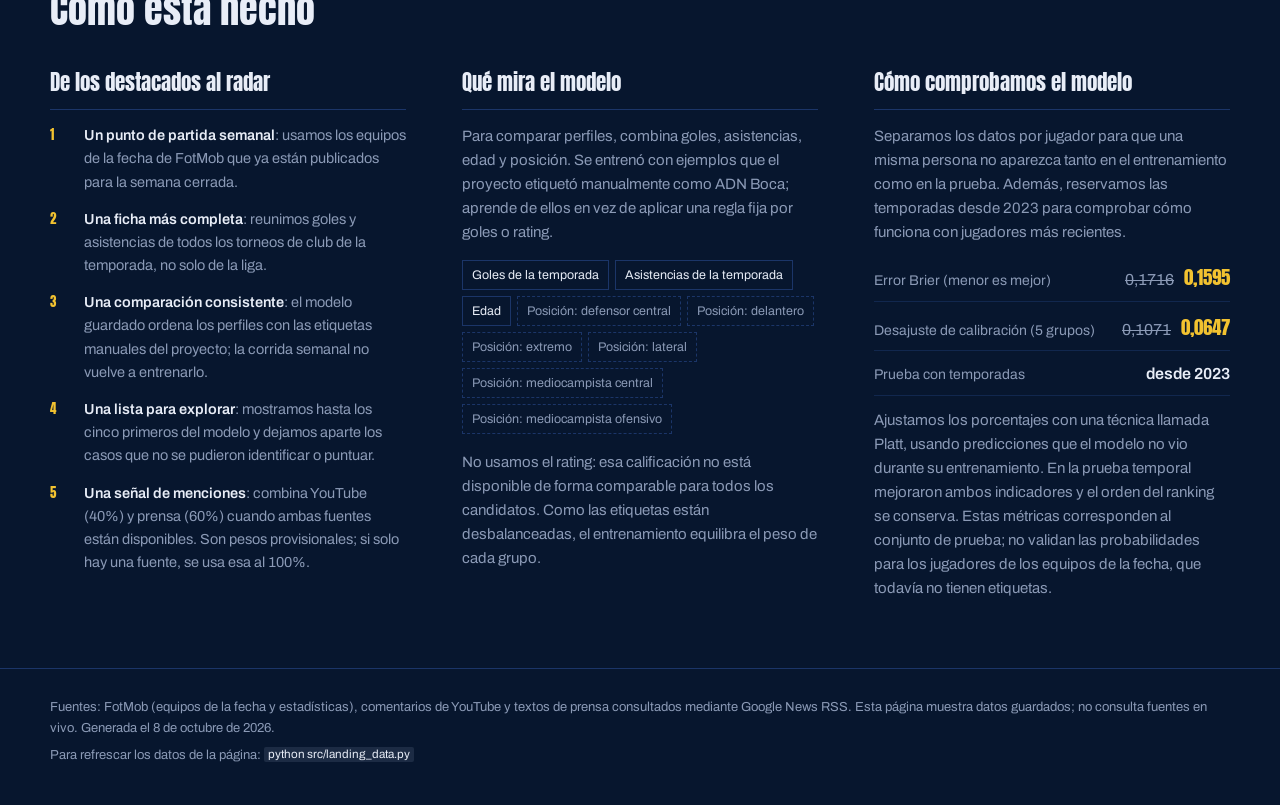
==== commit 1b258219: "cuadro historico con totw" ====
--- a/web/index.html
+++ b/web/index.html
@@ -91,7 +91,7 @@
               <th scope="col" data-orden="liga"><button type="button">Liga</button></th>
               <th scope="col" data-orden="apariciones_top5"><button type="button">Top 5</button></th>
               <th scope="col" data-orden="tasa_top5"><button type="button">Tasa</button></th>
-              <th scope="col" data-orden="mejor_posicion"><button type="button">Mejor</button></th>
+              <th scope="col" data-orden="apariciones_totw"><button type="button">TOTW</button></th>
               <th scope="col" data-orden="ultima_semana"><button type="button">Última</button></th>
             </tr>
           </thead>
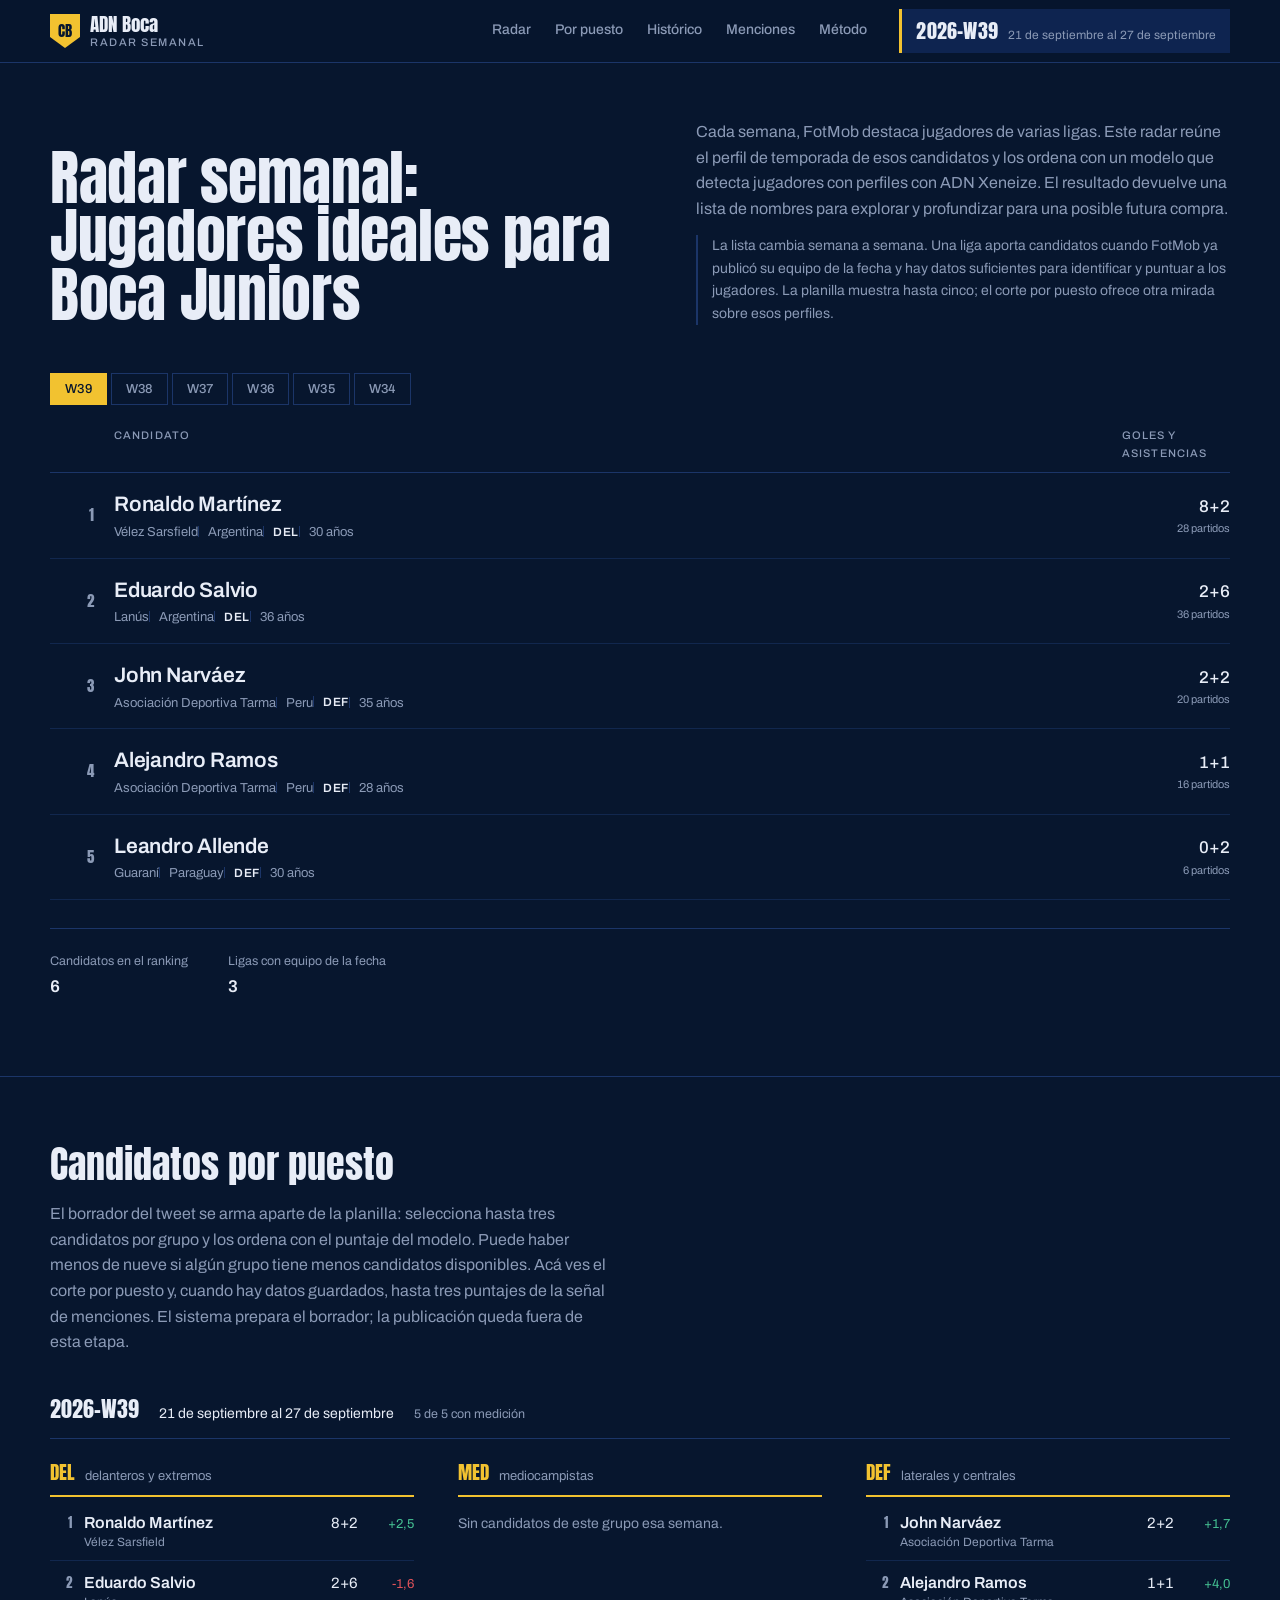
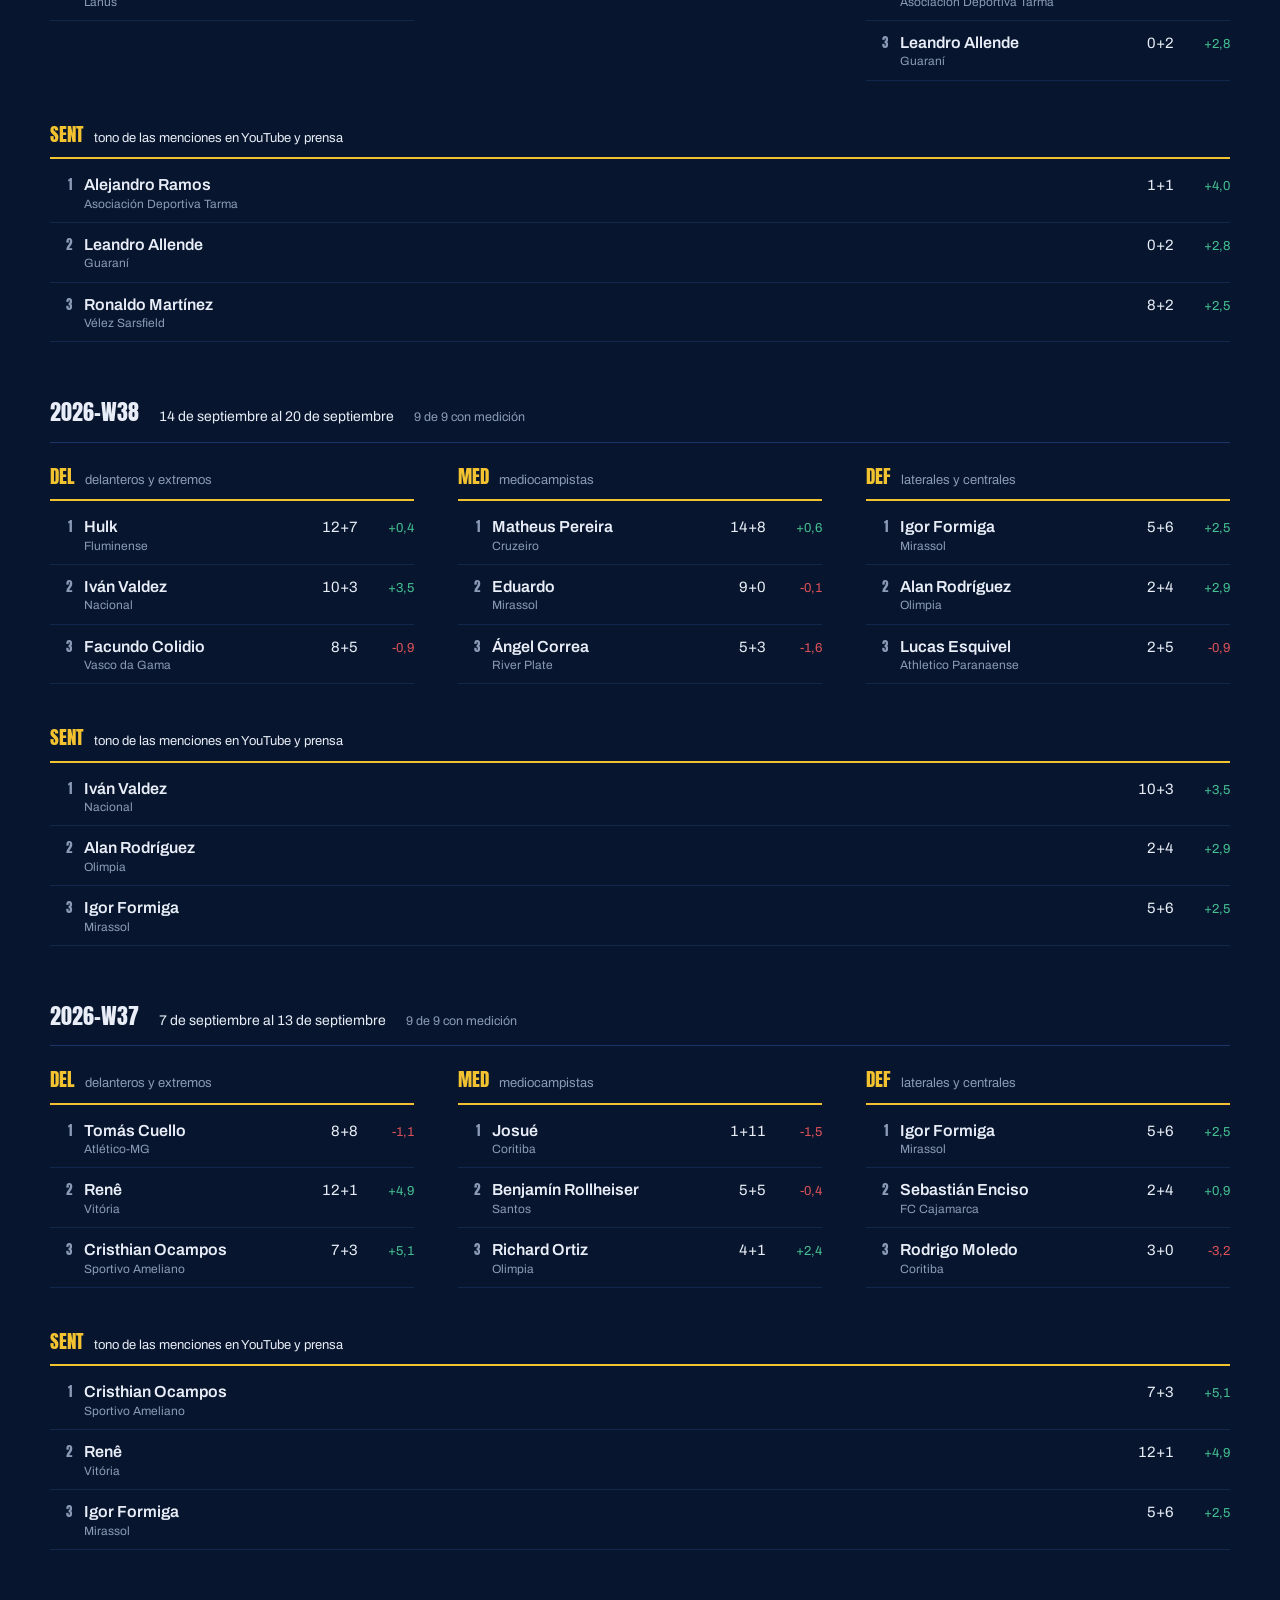
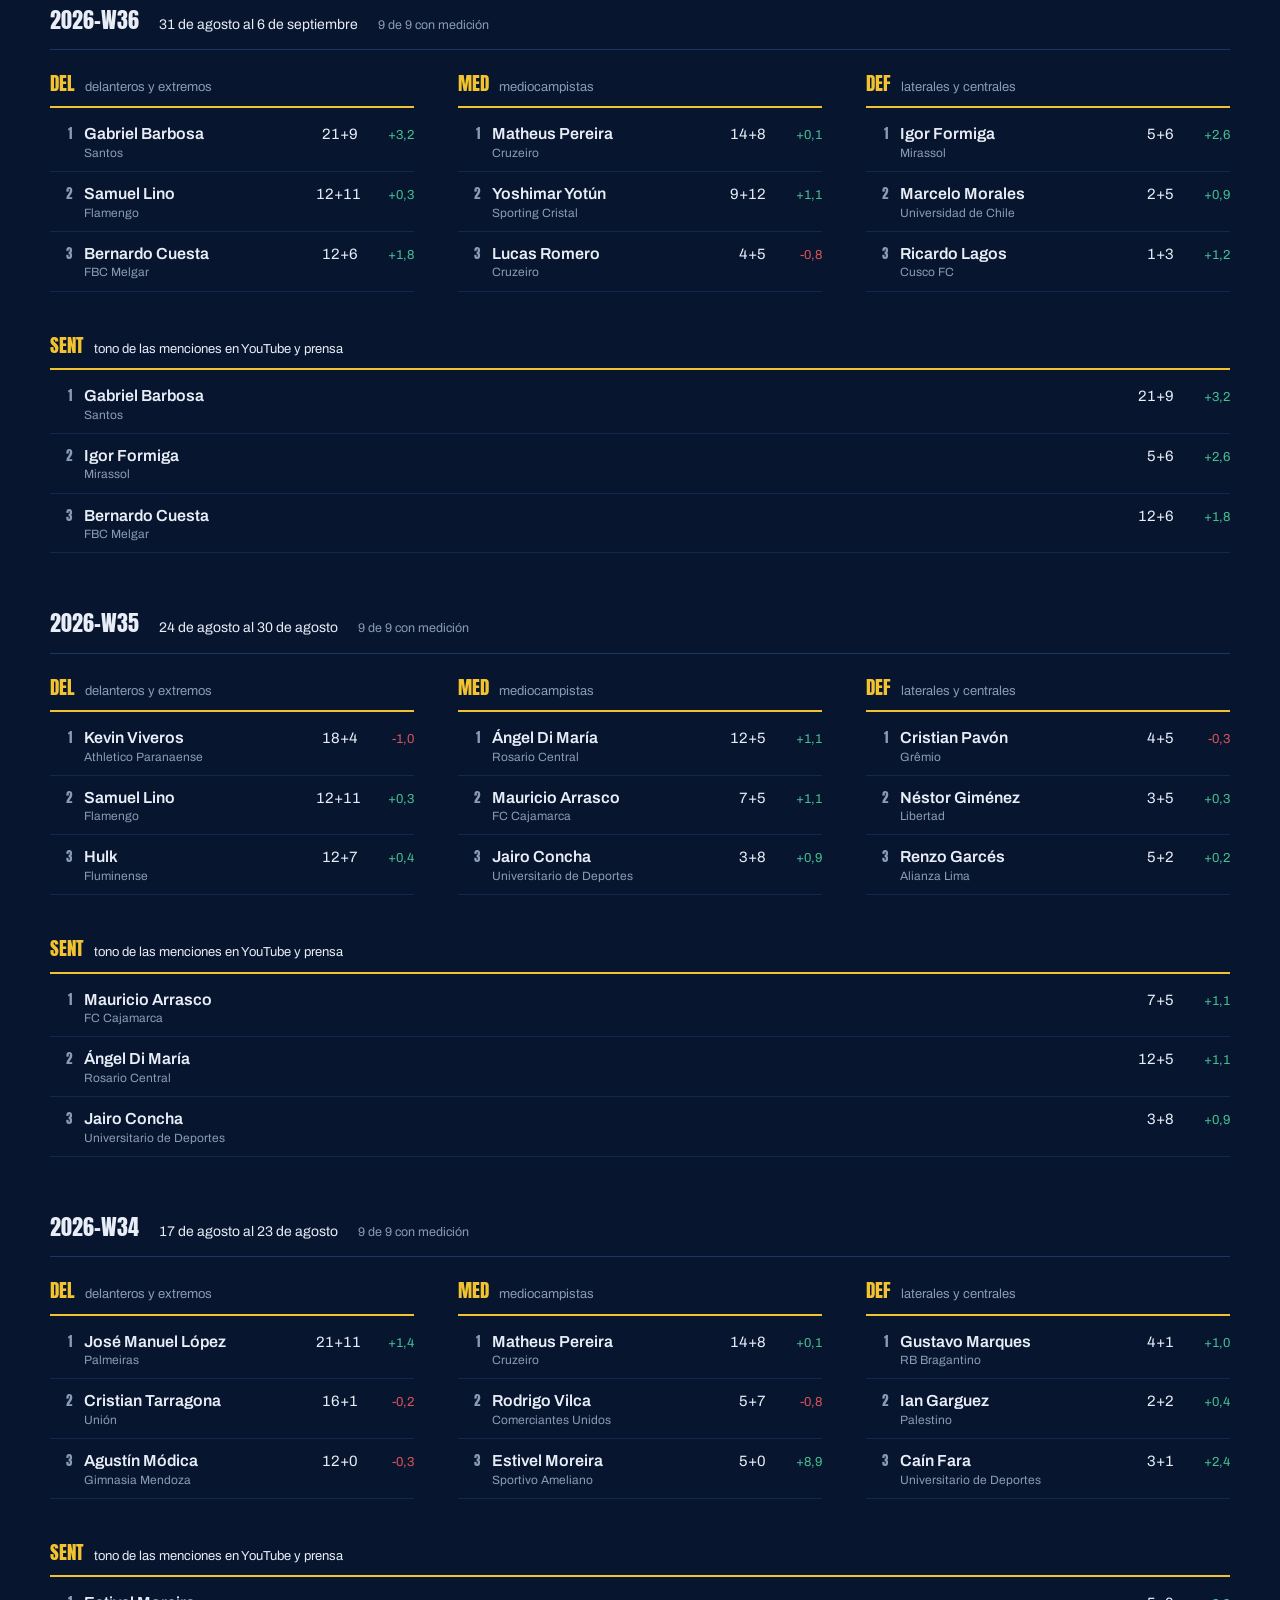
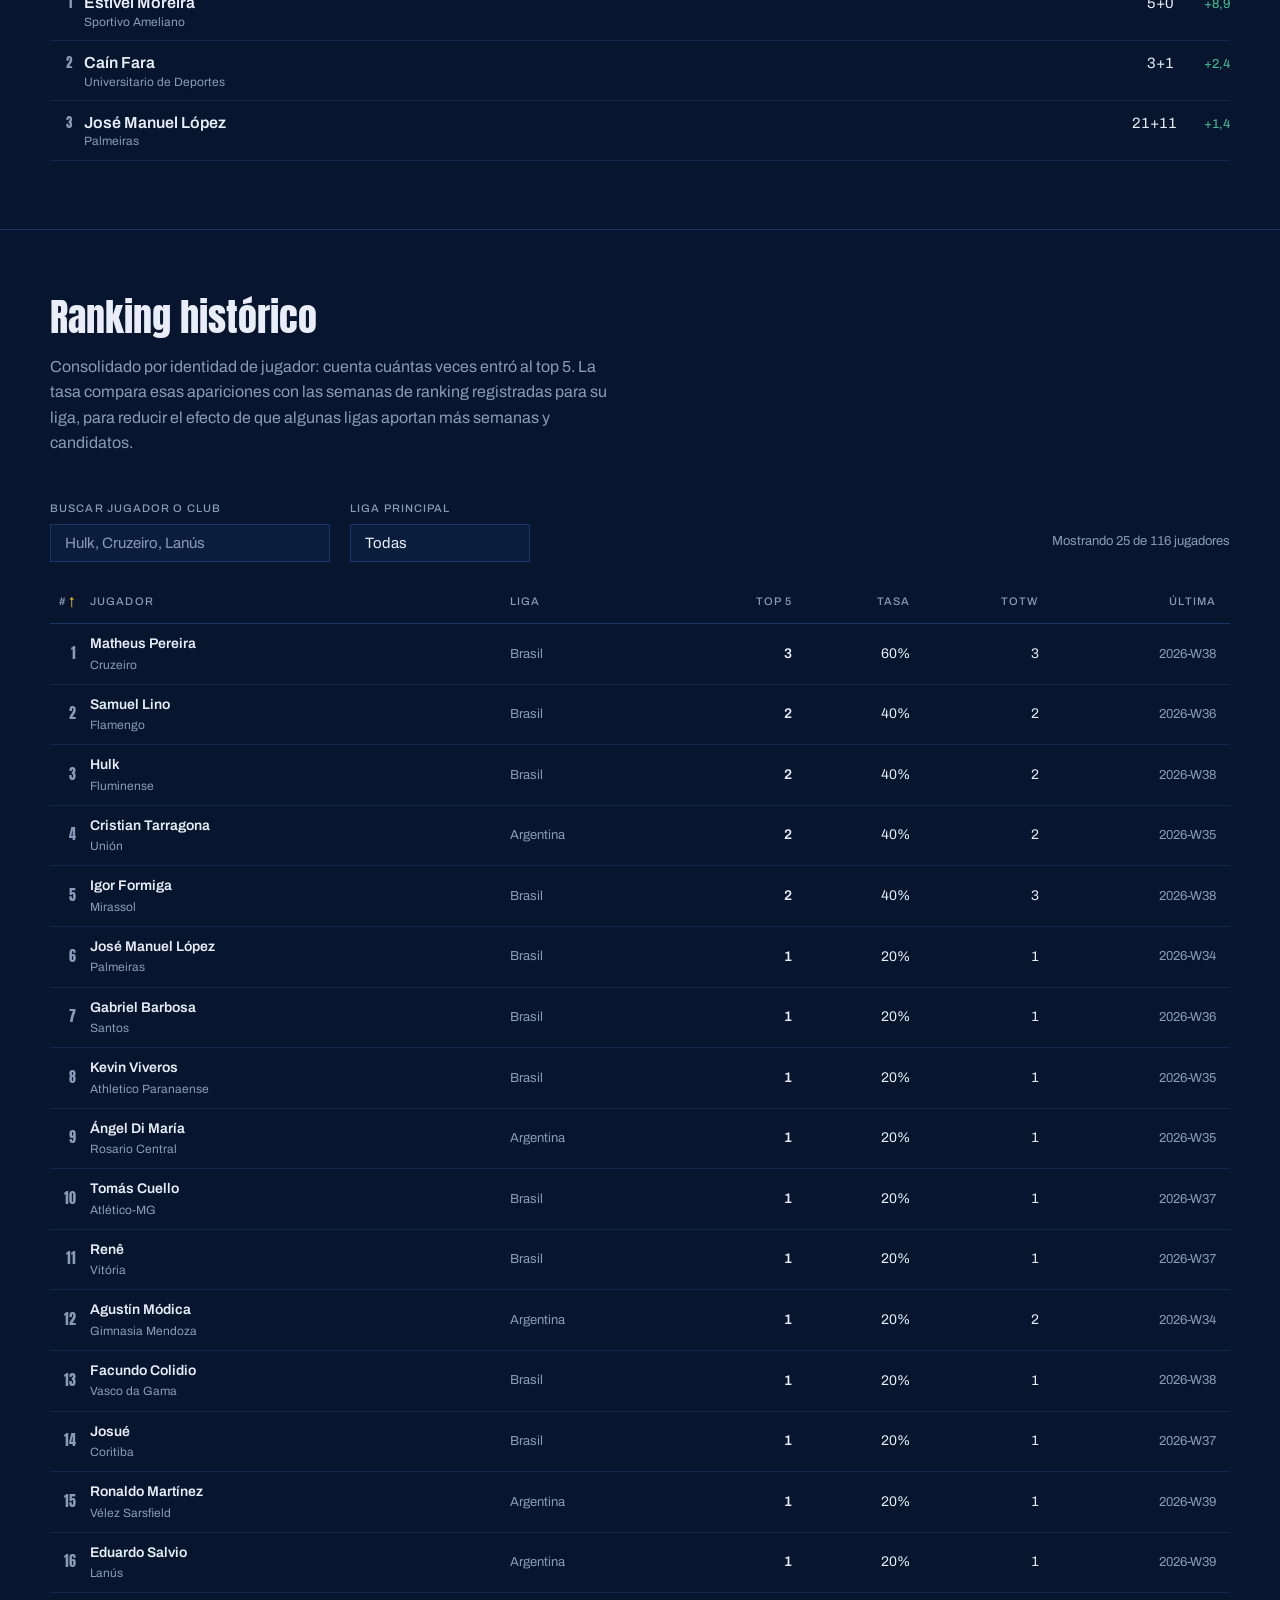
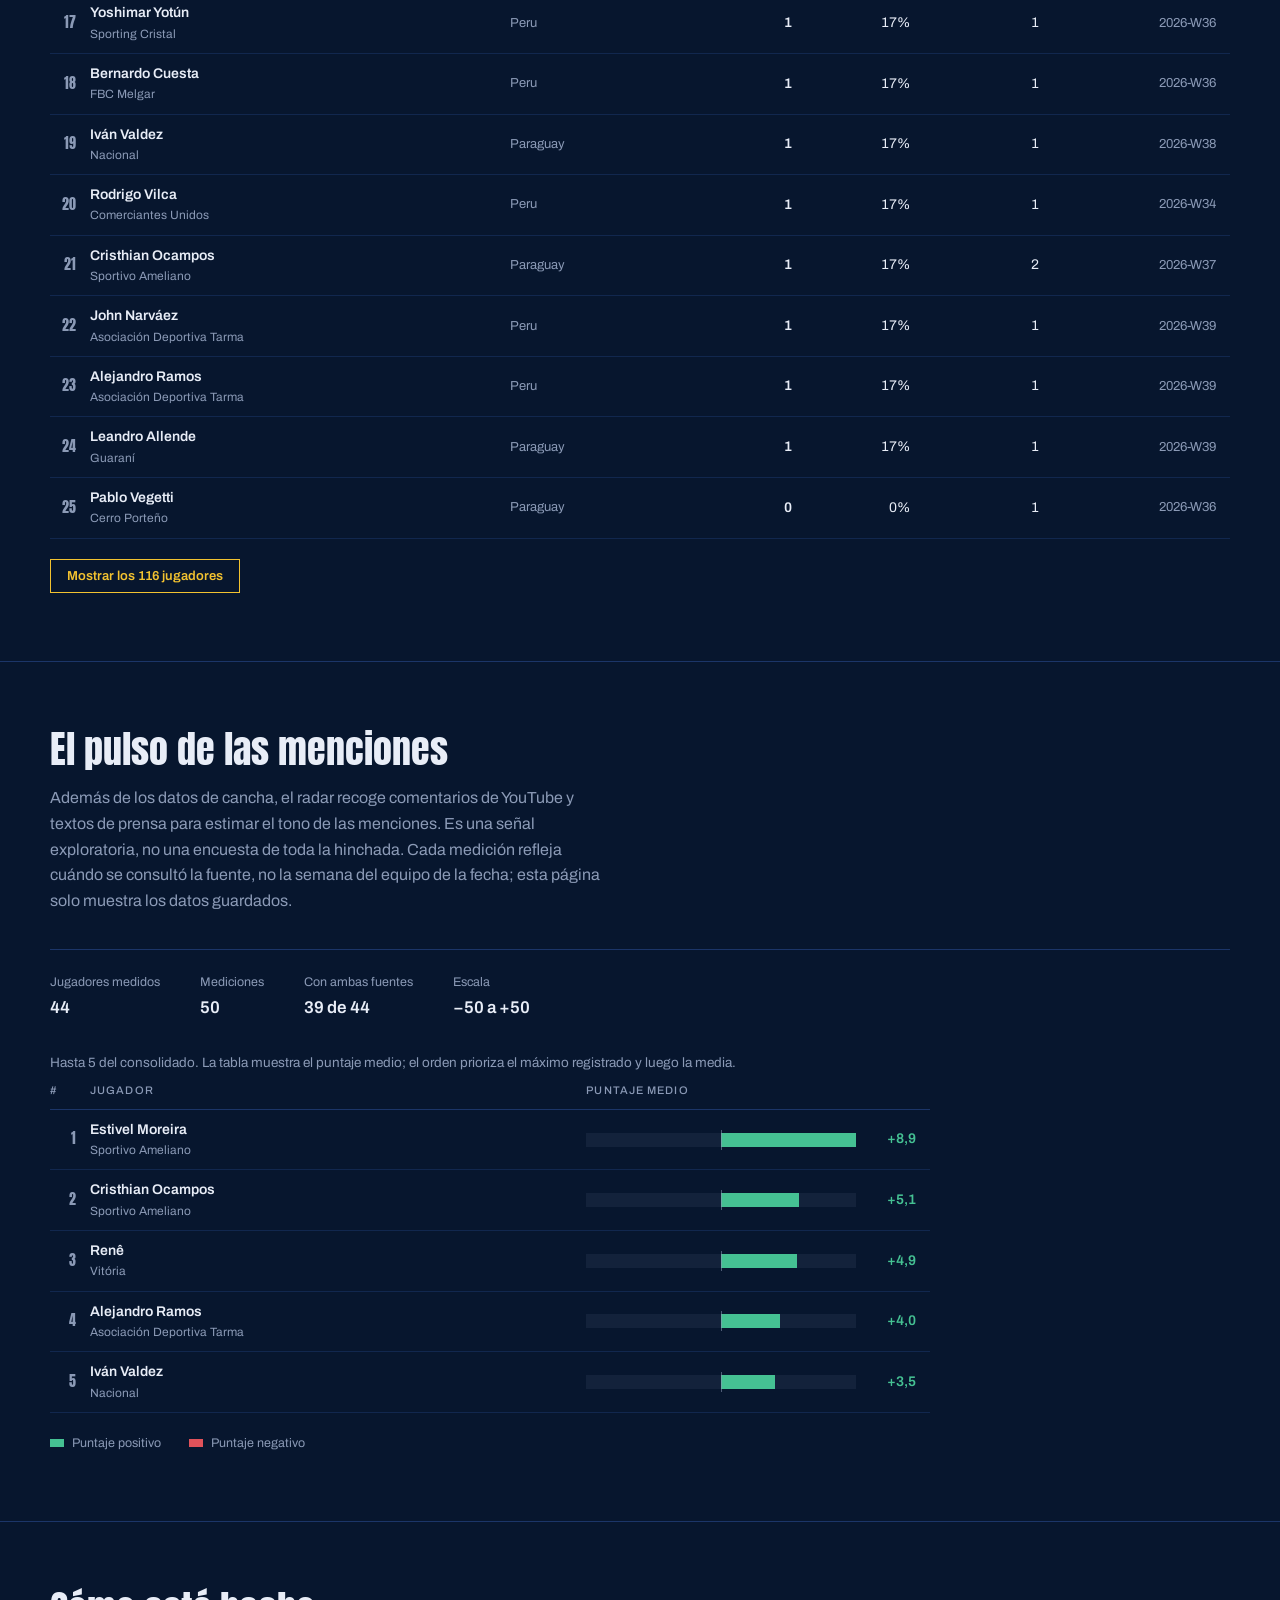
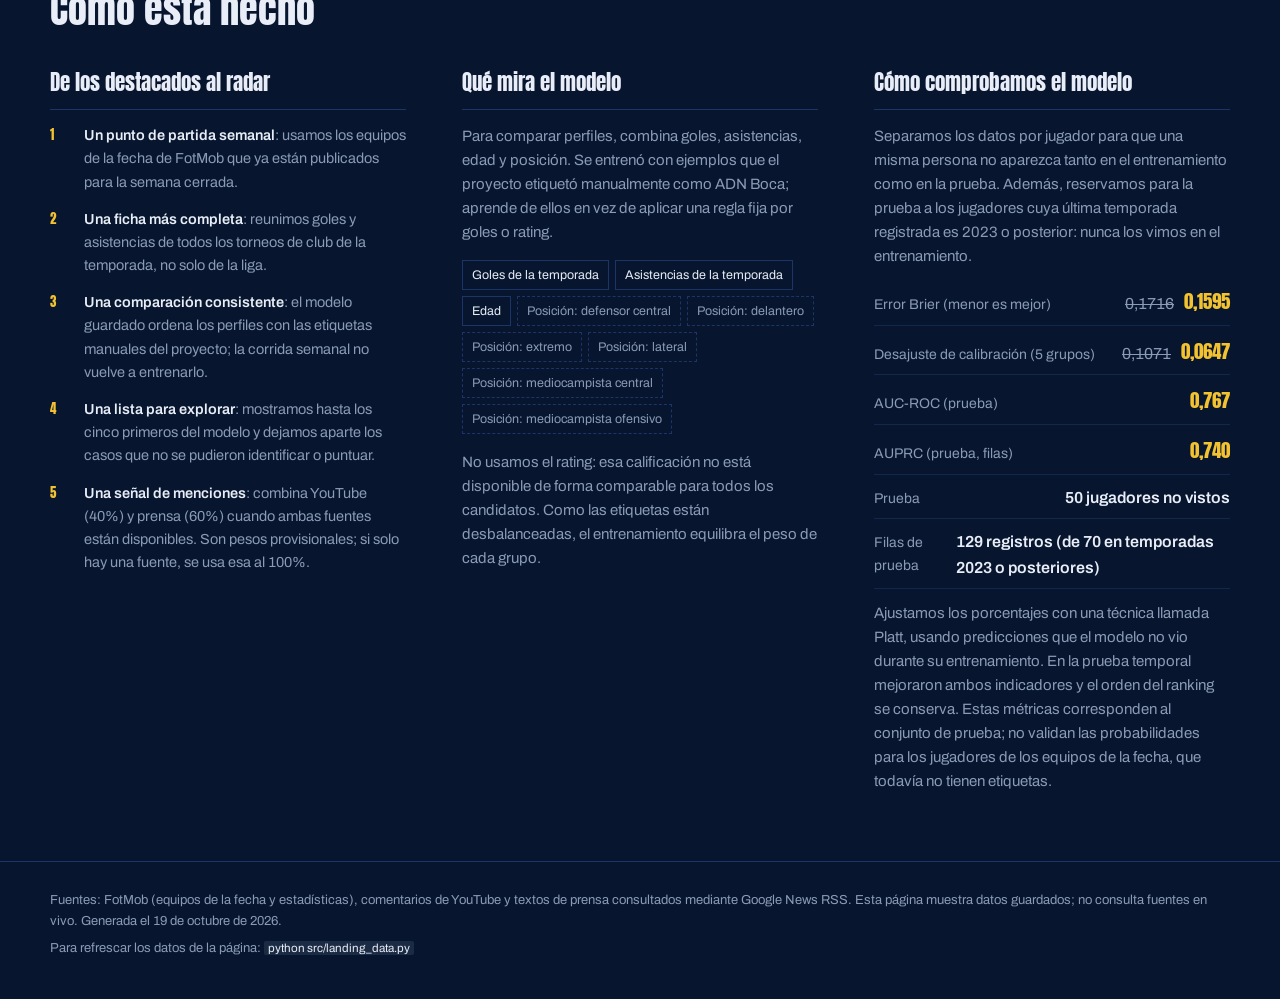
==== commit 3b9a3057: "bug de sentimiento" ====
--- a/web/index.html
+++ b/web/index.html
@@ -151,7 +151,7 @@
             <li><b>Una ficha más completa</b>: reunimos goles y asistencias de todos los torneos de club de la temporada, no solo de la liga.</li>
             <li><b>Una comparación consistente</b>: el modelo guardado ordena los perfiles con las etiquetas manuales del proyecto; la corrida semanal no vuelve a entrenarlo.</li>
             <li><b>Una lista para explorar</b>: mostramos hasta los cinco primeros del modelo y dejamos aparte los casos que no se pudieron identificar o puntuar.</li>
-            <li><b>Una señal de menciones</b>: combina YouTube (40%) y prensa (60%) cuando ambas fuentes están disponibles. Son pesos provisionales; si solo hay una fuente, se usa esa al 100%.</li>
+            <li><b>Una señal de menciones</b>: combina YouTube (<span data-peso="gente">40</span>%) y prensa (<span data-peso="medios">60</span>%) cuando ambas fuentes están disponibles. Son pesos provisionales; si solo hay una fuente, se usa esa al 100%.</li>
           </ol>
         </article>
 
@@ -164,12 +164,8 @@
 
         <article class="metodo__item">
           <h3>Cómo comprobamos el modelo</h3>
-          <p>Separamos los datos por jugador para que una misma persona no aparezca tanto en el entrenamiento como en la prueba. Además, reservamos las temporadas desde 2023 para comprobar cómo funciona con jugadores más recientes.</p>
-          <dl class="metricas">
-            <div><dt>Error Brier (menor es mejor)</dt><dd><s>0,1716</s><b>0,1595</b></dd></div>
-            <div><dt>Desajuste de calibración (5 grupos)</dt><dd><s>0,1071</s><b>0,0647</b></dd></div>
-            <div><dt>Prueba con temporadas</dt><dd>desde 2023</dd></div>
-          </dl>
+          <p>Separamos los datos por jugador para que una misma persona no aparezca tanto en el entrenamiento como en la prueba. Además, reservamos para la prueba a los jugadores cuya última temporada registrada es 2023 o posterior: nunca los vimos en el entrenamiento.</p>
+          <dl class="metricas" id="metricas"></dl>
           <p class="metodo__pie">Ajustamos los porcentajes con una técnica llamada Platt, usando predicciones que el modelo no vio durante su entrenamiento. En la prueba temporal mejoraron ambos indicadores y el orden del ranking se conserva. Estas métricas corresponden al conjunto de prueba; no validan las probabilidades para los jugadores de los equipos de la fecha, que todavía no tienen etiquetas.</p>
         </article>
       </div>
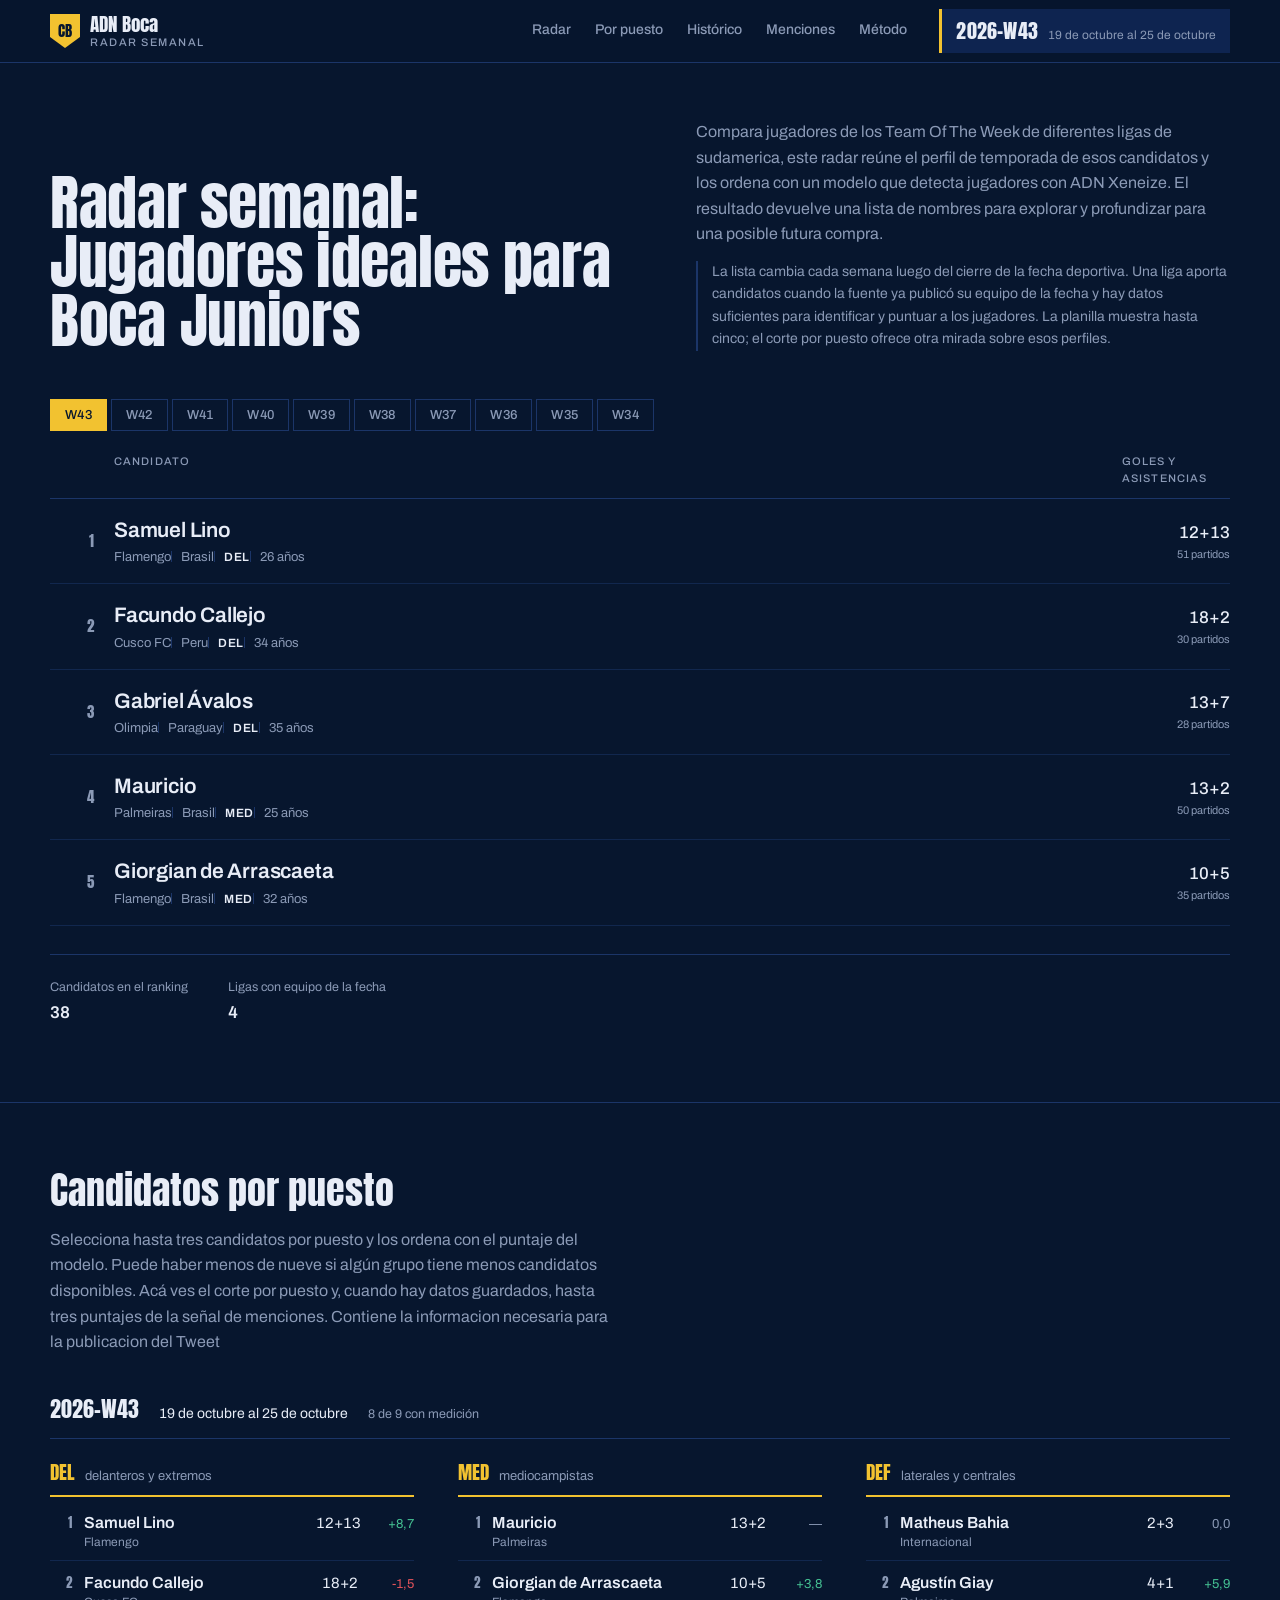
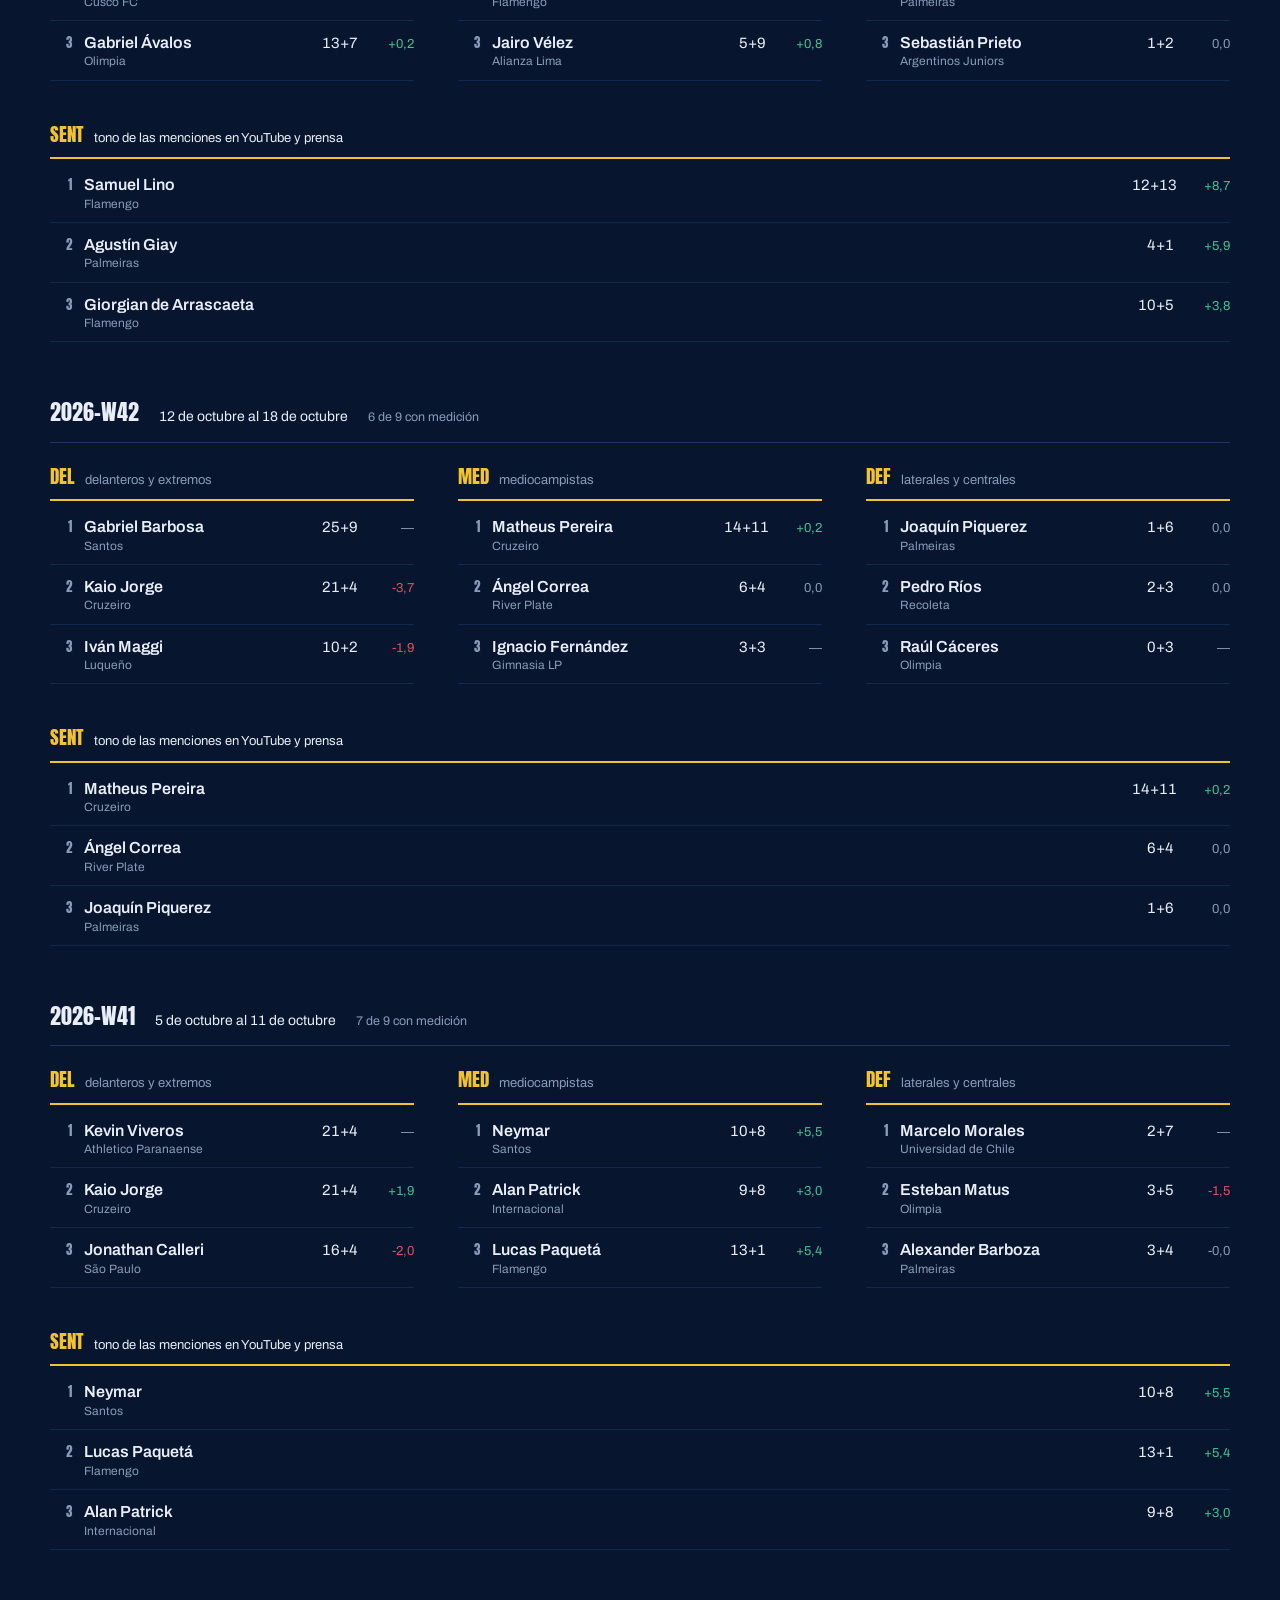
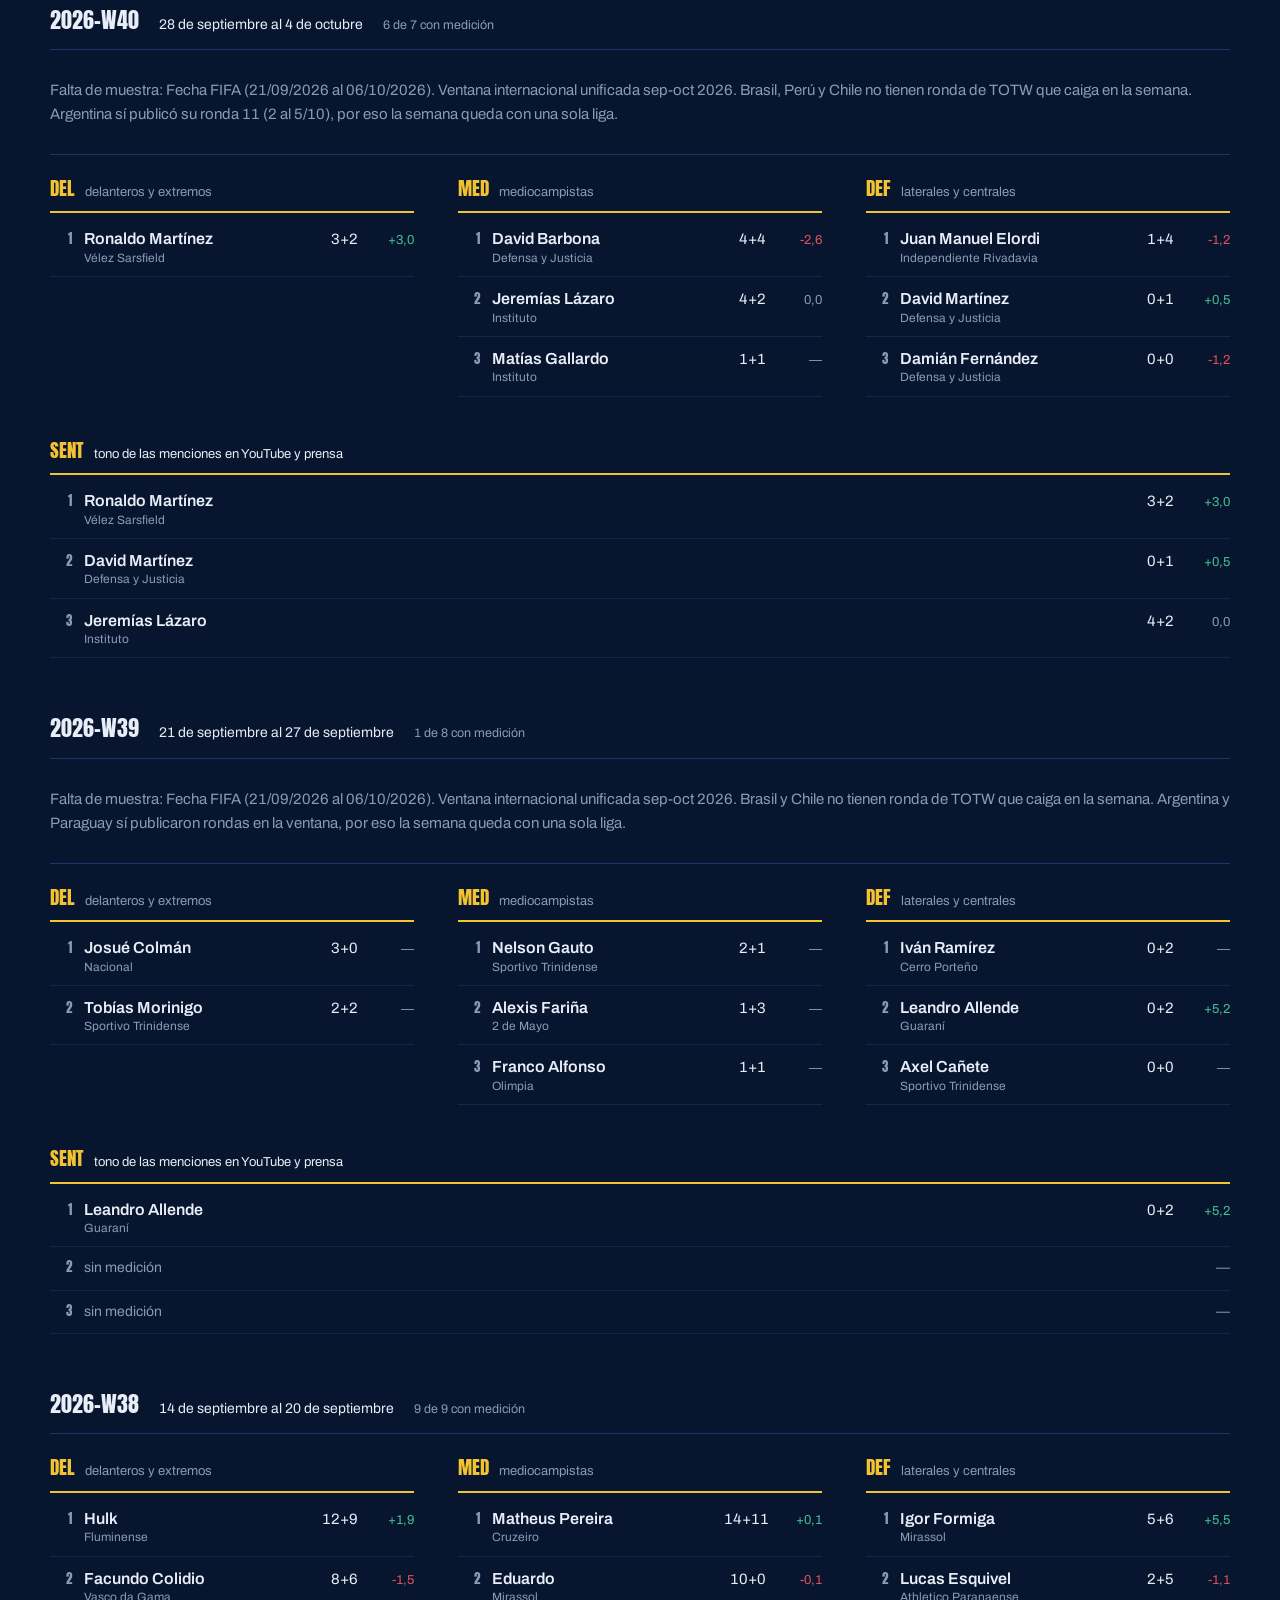
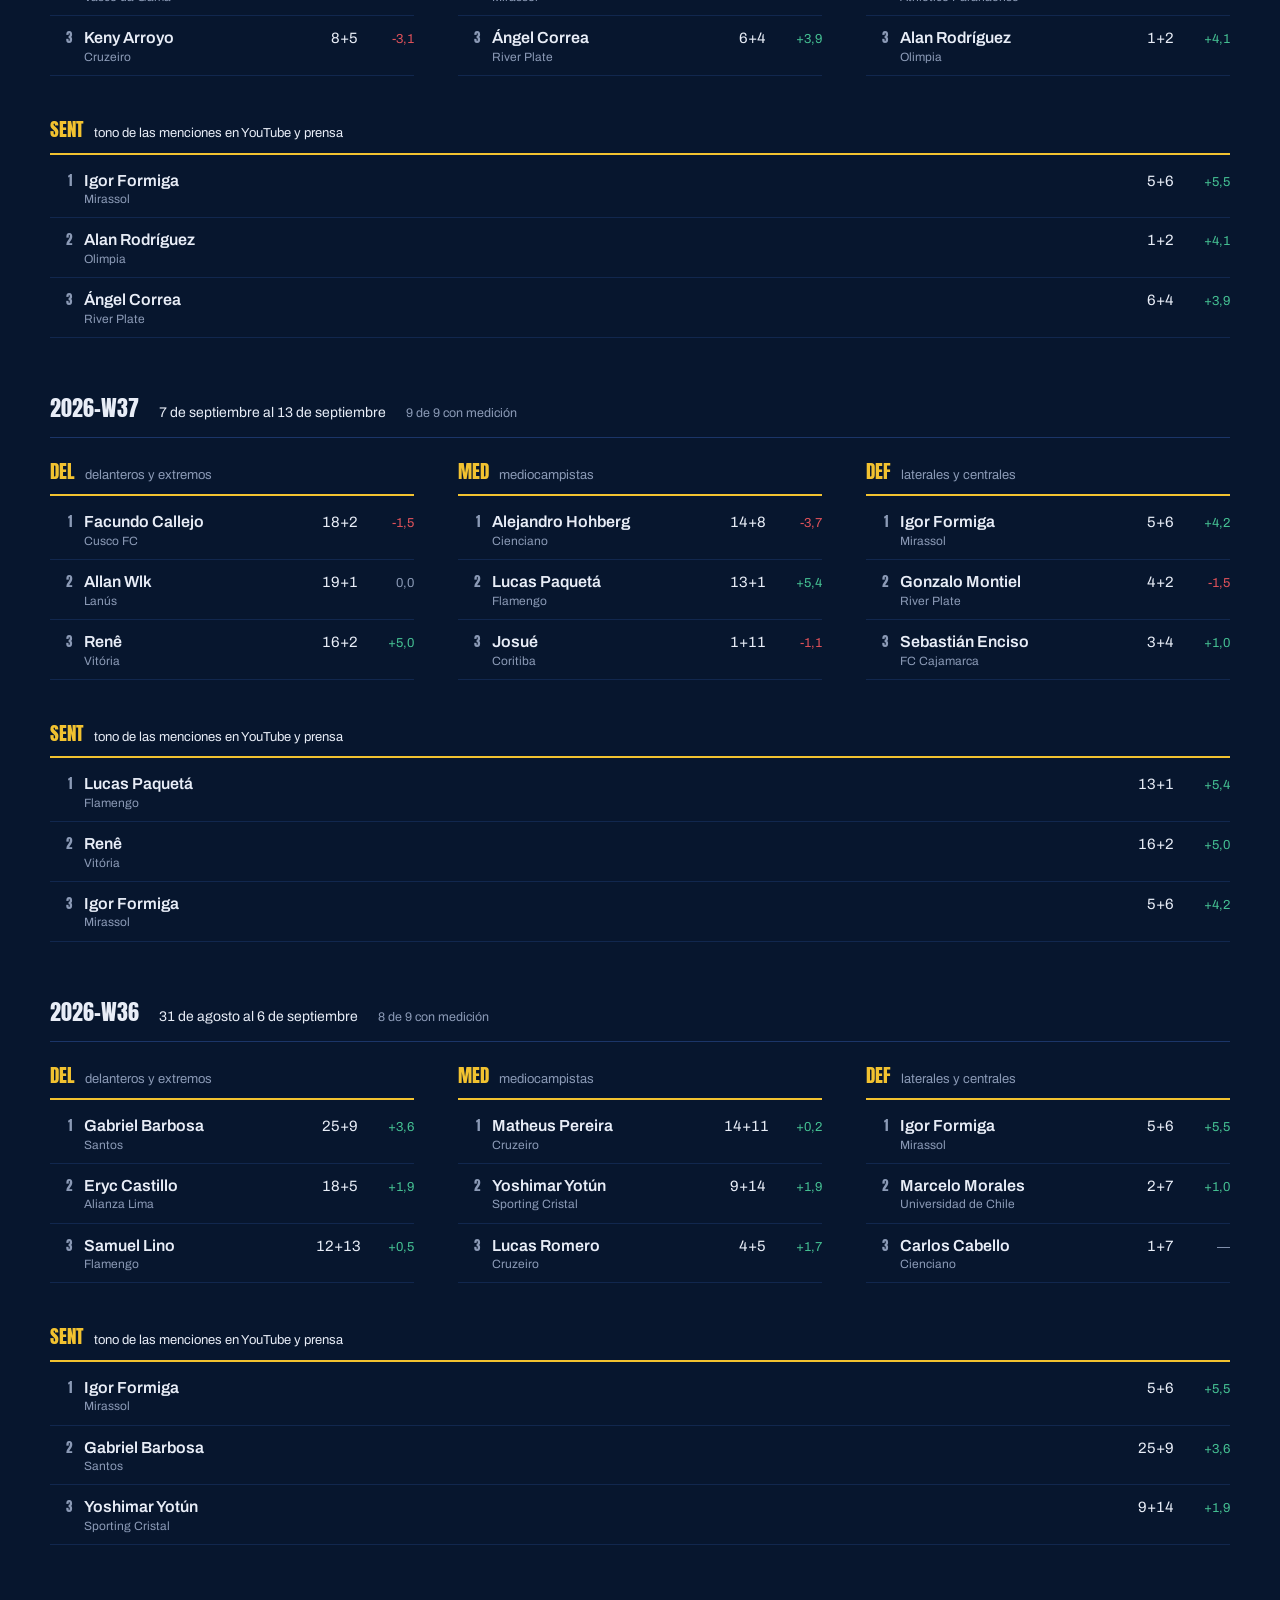
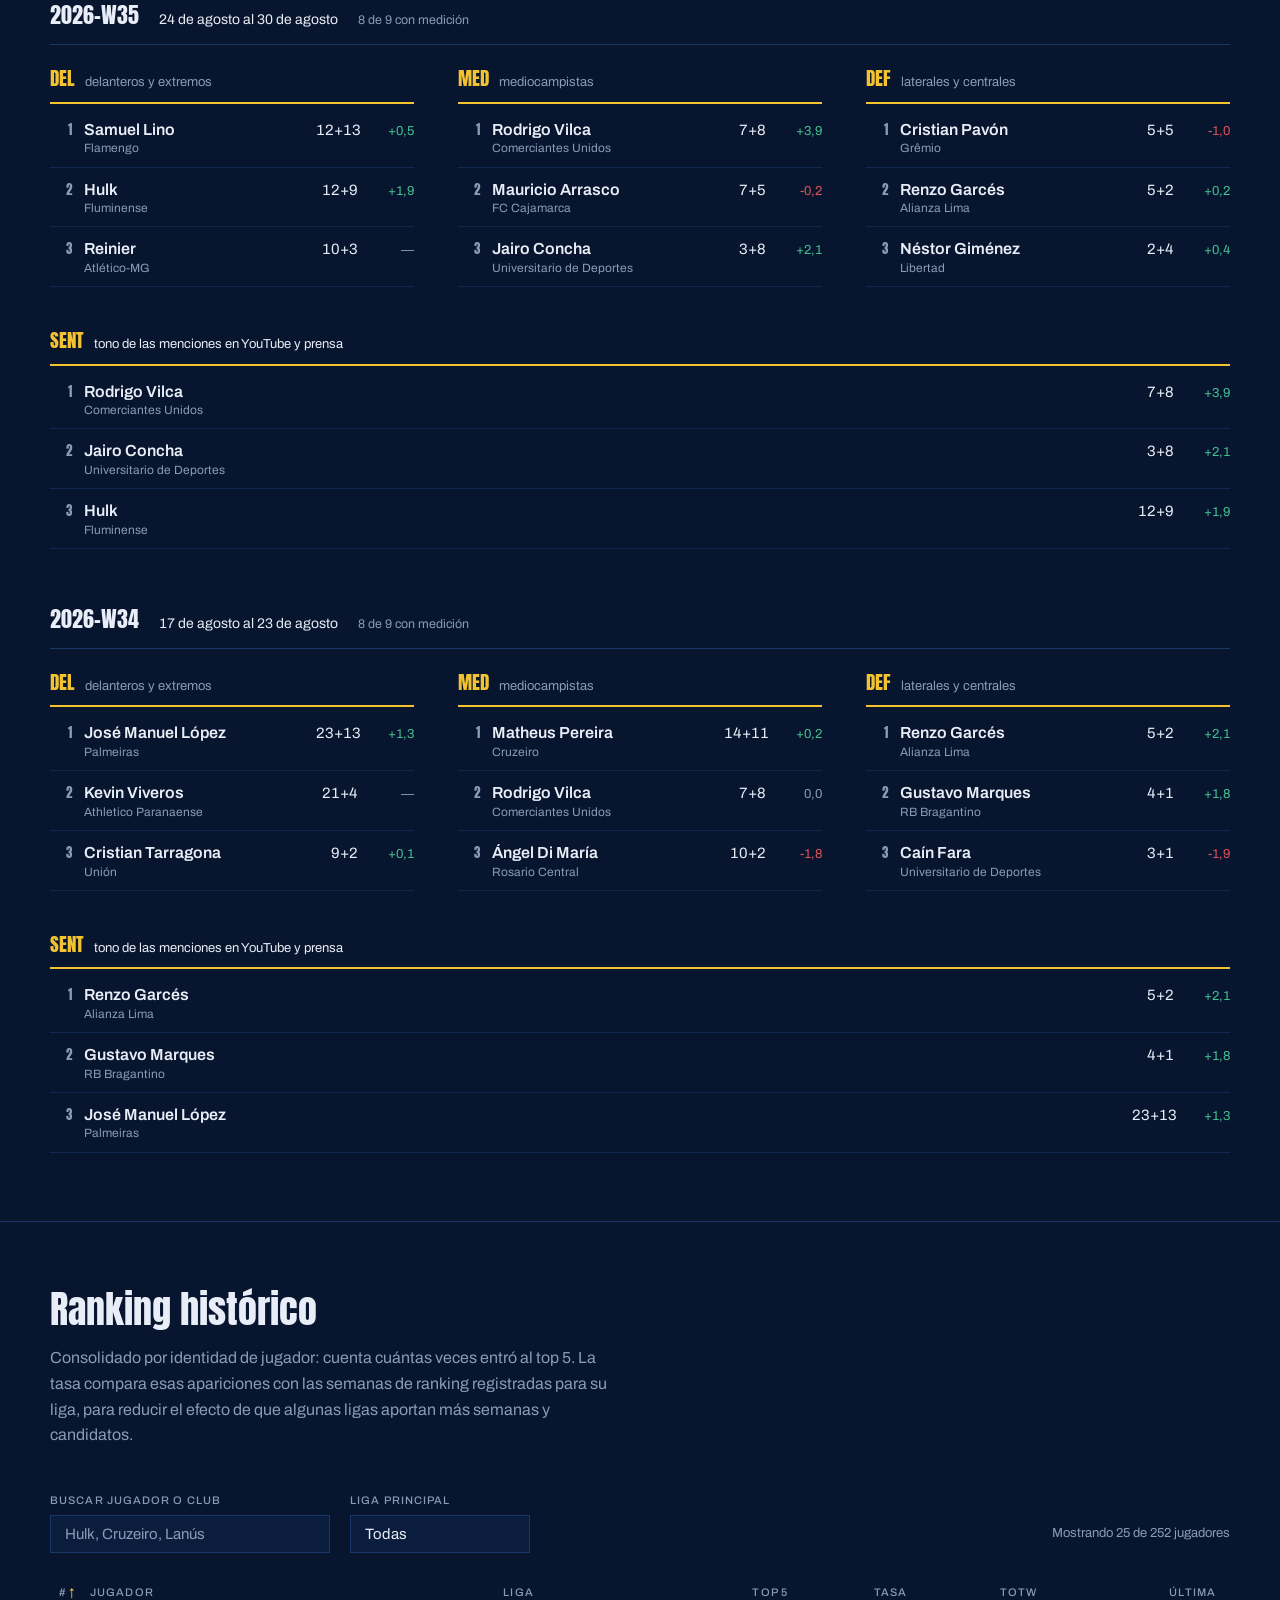
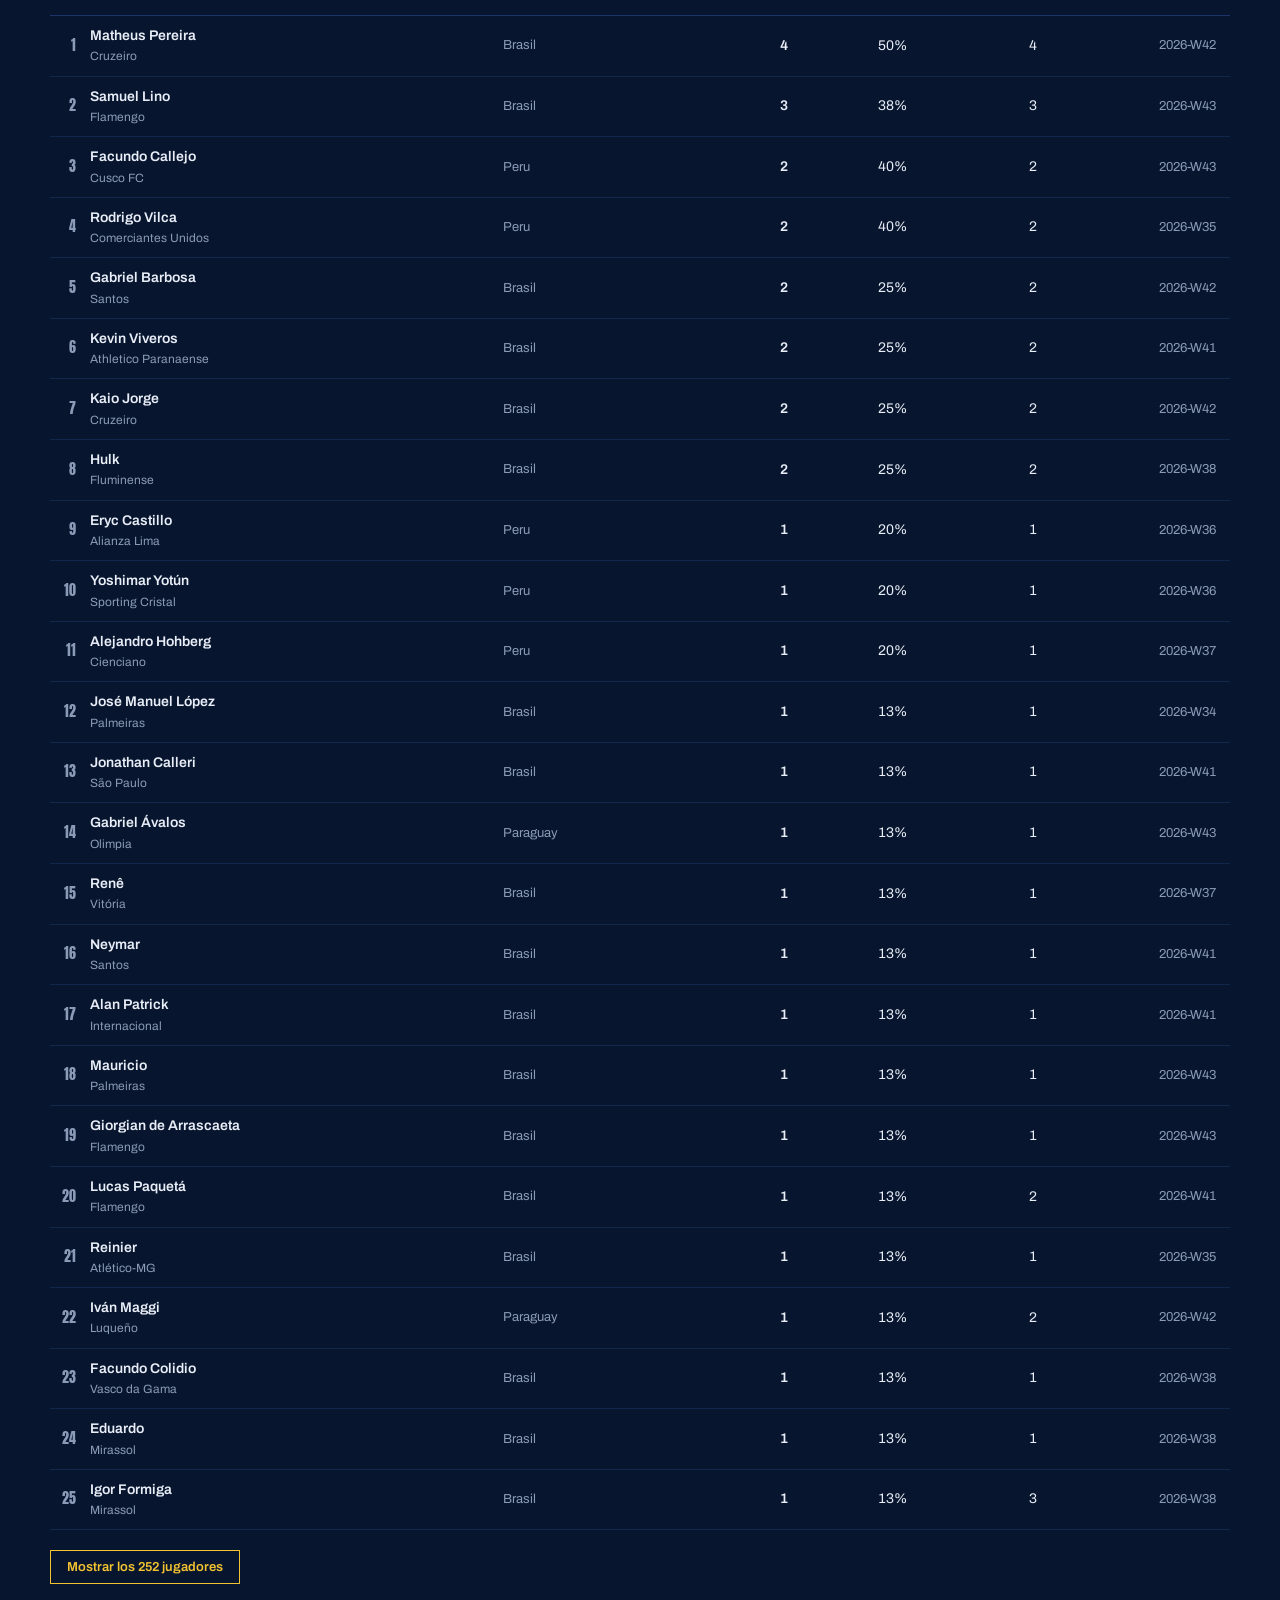
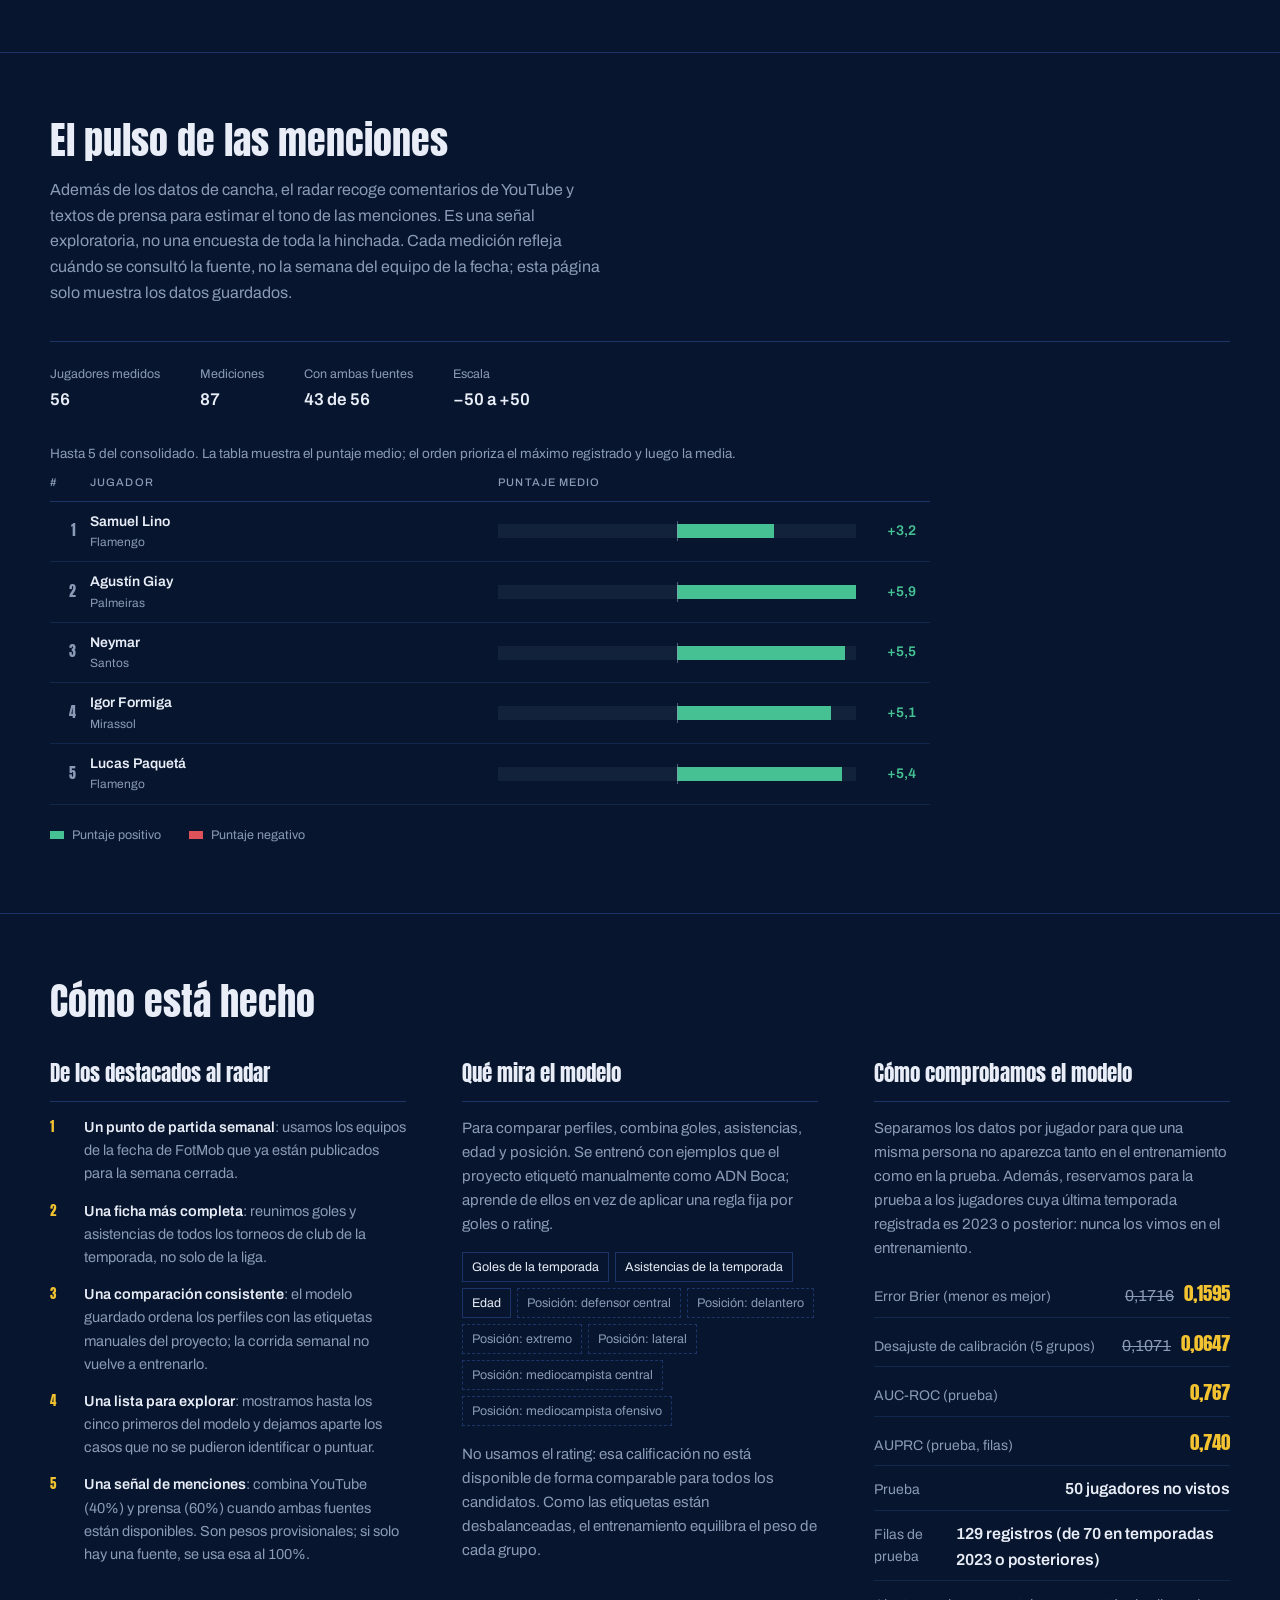
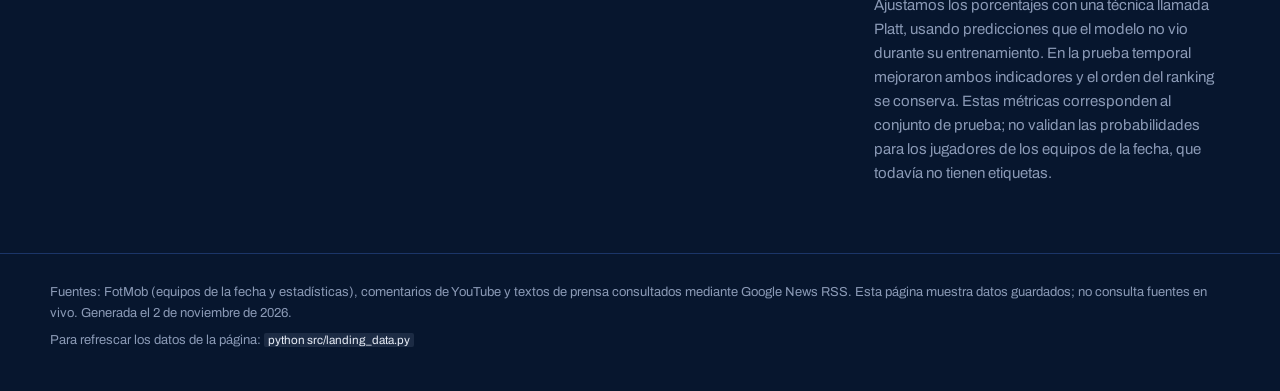
==== commit 15bf6732: "arreglo de textos landing" ====
--- a/web/index.html
+++ b/web/index.html
@@ -38,8 +38,8 @@
     <div class="grilla">
       <div class="radar__intro">
         <h1>Radar semanal: Jugadores ideales para Boca Juniors</h1>
-        <p>Cada semana, FotMob destaca jugadores de varias ligas. Este radar reúne el perfil de temporada de esos candidatos y los ordena con un modelo que detecta jugadores con perfiles con ADN Xeneize. El resultado devuelve una lista de nombres para explorar y profundizar para una posible futura compra.</p>
-        <p class="radar__nota">La lista cambia semana a semana. Una liga aporta candidatos cuando FotMob ya publicó su equipo de la fecha y hay datos suficientes para identificar y puntuar a los jugadores. La planilla muestra hasta cinco; el corte por puesto ofrece otra mirada sobre esos perfiles.</p>
+        <p>Compara jugadores de los Team Of The Week de diferentes ligas de sudamerica, este radar reúne el perfil de temporada de esos candidatos y los ordena con un modelo que detecta jugadores con ADN Xeneize. El resultado devuelve una lista de nombres para explorar y profundizar para una posible futura compra.</p>
+        <p class="radar__nota">La lista cambia cada semana luego del cierre de la fecha deportiva. Una liga aporta candidatos cuando la fuente ya publicó su equipo de la fecha y hay datos suficientes para identificar y puntuar a los jugadores. La planilla muestra hasta cinco; el corte por puesto ofrece otra mirada sobre esos perfiles.</p>
       </div>
 
       <div class="selector" role="group" aria-label="Elegir semana" id="selector-semana"></div>
@@ -54,7 +54,7 @@
     <div class="grilla">
       <div class="bloque__cabecera">
         <h2>Candidatos por puesto</h2>
-        <p>El borrador del tweet se arma aparte de la planilla: selecciona hasta tres candidatos por grupo y los ordena con el puntaje del modelo. Puede haber menos de nueve si algún grupo tiene menos candidatos disponibles. Acá ves el corte por puesto y, cuando hay datos guardados, hasta tres puntajes de la señal de menciones. El sistema prepara el borrador; la publicación queda fuera de esta etapa.</p>
+        <p>Selecciona hasta tres candidatos por puesto y los ordena con el puntaje del modelo. Puede haber menos de nueve si algún grupo tiene menos candidatos disponibles. Acá ves el corte por puesto y, cuando hay datos guardados, hasta tres puntajes de la señal de menciones. Contiene la informacion necesaria para la publicacion del Tweet</p>
       </div>
       <div class="puestos-wrap" id="lista-puestos"></div>
     </div>
